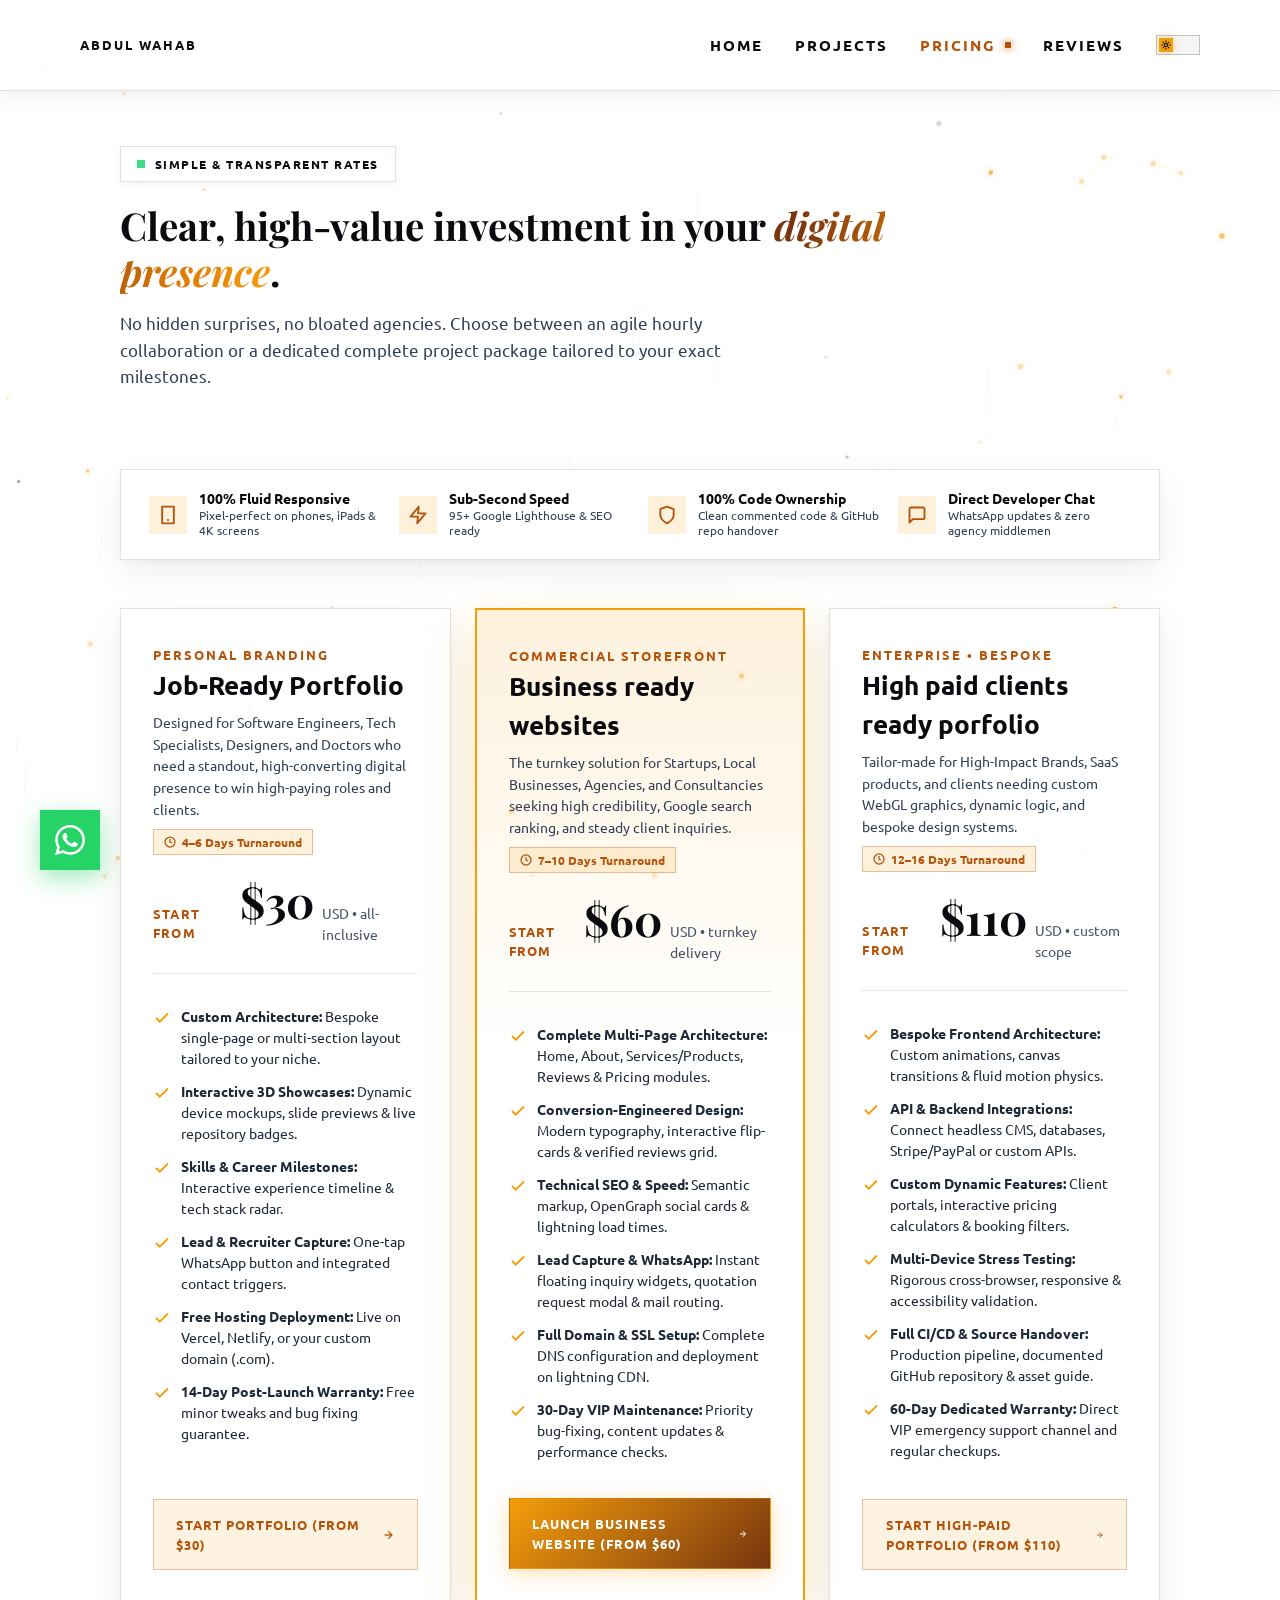
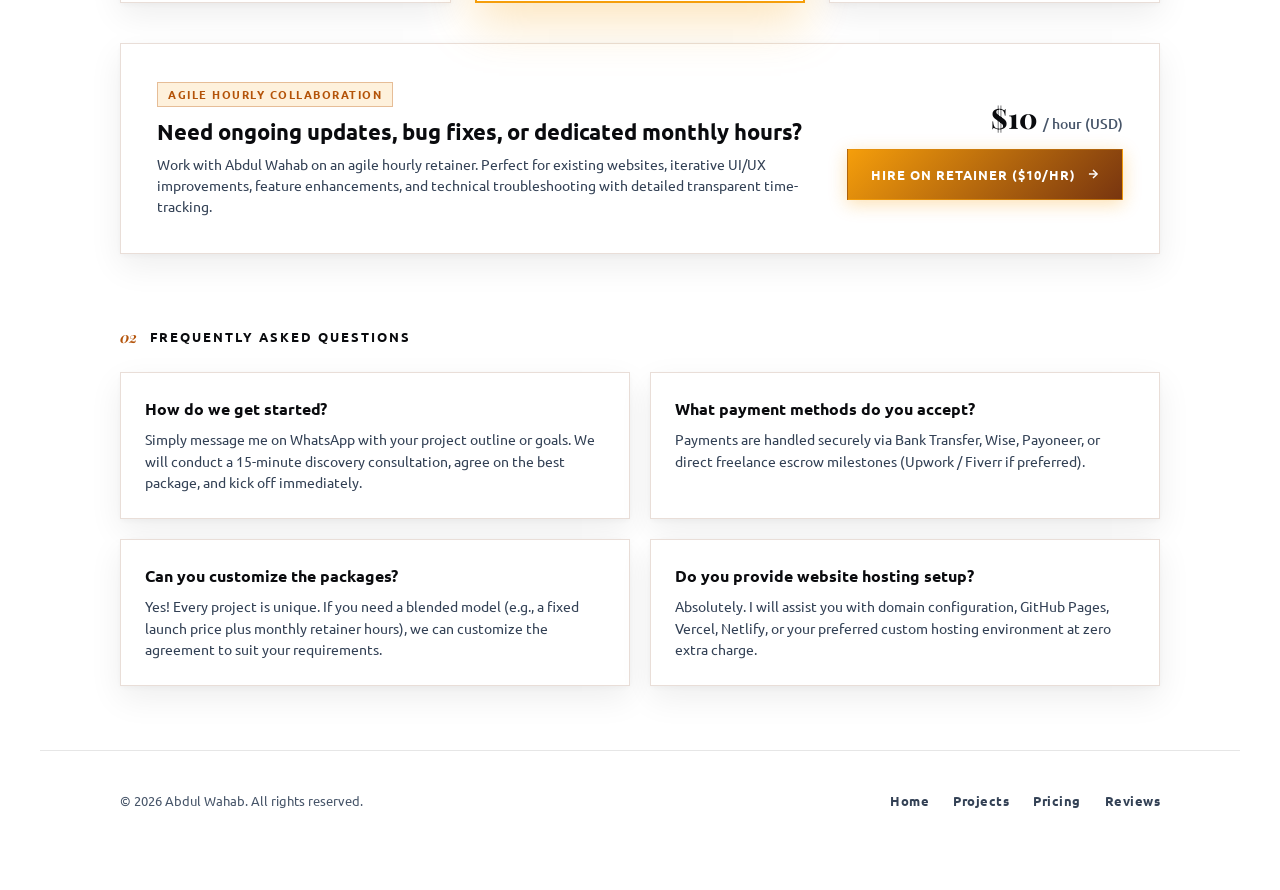
==== pricing.html @ 2d3d4b5c "dfg" ====
<!DOCTYPE html>
<html lang="en" class="page-scrollable">
<head>
    <meta charset="UTF-8">
    <meta name="viewport" content="width=device-width, minimum-scale=1, initial-scale=1">
    <title>Pricing — Abdul Wahab | Web Developer & UI/UX Specialist</title>
    <meta name="description" content="Transparent pricing packages for web development, custom portfolio design, and business websites by Abdul Wahab. Hourly rate and fixed project rates available.">
    <meta name="author" content="Abdul Wahab">
    <meta property="og:type" content="website">
    <meta property="og:title" content="Pricing Packages — Abdul Wahab | Web Developer">
    <meta property="og:description" content="Hourly and fixed project rates for bespoke portfolios and high-performance websites.">
    <link rel="icon" href="assets/favicon.svg" type="image/svg+xml">
    <link rel="stylesheet" href="style.css?v=3.9">
    <script src="theme.js"></script>
</head>
<body class="page-scrollable">

    <!-- ═══ STICKY TOPBAR ═══ -->
    <header class="topbar topbar--sticky">
        <div class="topbar__inner">
            <a class="topbar__name" href="index.html" id="logoBtn">Abdul Wahab</a>

            <div class="topbar__right">
                <a class="topbar__link desktop-only" href="index.html">
                    Home
                </a>
                <a class="topbar__link desktop-only" href="projects.html">
                    Projects
                </a>
                <a class="topbar__link desktop-only active" href="pricing.html">
                    Pricing
                </a>
                <a class="topbar__link desktop-only" href="reviews.html">
                    Reviews
                </a>
                <button class="theme-toggle" id="themeToggle" type="button" role="switch" aria-checked="false"
                    aria-label="Switch to dark mode" title="Switch to dark mode">
                    <span class="theme-toggle__thumb" aria-hidden="true">
                        <svg class="theme-toggle__icon theme-toggle__icon--sun" viewBox="0 0 24 24" fill="none"
                            stroke="currentColor" stroke-width="2.6" stroke-linecap="round" stroke-linejoin="round">
                            <circle cx="12" cy="12" r="4" />
                            <path d="M12 2v2M12 20v2M4.93 4.93l1.41 1.41M17.66 17.66l1.41 1.41M2 12h2M20 12h2M4.93 19.07l1.41-1.41M17.66 6.34l1.41-1.41" />
                        </svg>
                        <svg class="theme-toggle__icon theme-toggle__icon--moon" viewBox="0 0 24 24" fill="currentColor">
                            <path d="M21 12.79A9 9 0 1 1 11.21 3 7 7 0 0 0 21 12.79z" />
                        </svg>
                    </span>
                </button>
                <button class="hamburger" id="hamburger" aria-label="Toggle navigation menu">
                    <span></span><span></span><span></span>
                </button>
            </div>
        </div>
    </header>

    <!-- ═══ MOBILE NAV DRAWER ═══ -->
    <div class="mobile-nav-drawer" id="mobileNavDrawer" aria-hidden="true">
        <div>
            <ul class="mobile-nav-list">
                <li class="mobile-nav-item">
                    <a href="index.html">
                        <span>Home</span>
                        <i>&rarr;</i>
                    </a>
                </li>
                <li class="mobile-nav-item">
                    <a href="projects.html">
                        <span>Projects</span>
                        <i>&rarr;</i>
                    </a>
                </li>
                <li class="mobile-nav-item">
                    <a href="pricing.html" class="active">
                        <span>Pricing</span>
                        <i>&rarr;</i>
                    </a>
                </li>
                <li class="mobile-nav-item">
                    <a href="reviews.html">
                        <span>Reviews</span>
                        <i>&rarr;</i>
                    </a>
                </li>
            </ul>
        </div>
        <div class="mobile-nav-footer">
            <a class="ab-profile-btn ab-profile-btn--primary" href="https://wa.me/923090757010" target="_blank" rel="noopener noreferrer">
                Chat on WhatsApp
            </a>
        </div>
    </div>

    <!-- ═══ PRICING PAGE CONTENT ═══ -->
    <main class="about-page-wrap">

        <!-- ─ Hero Header ─ -->
        <section class="about-page-hero">
            <div class="about-page-hero__badge">
                <span class="ab-eyebrow"><i class="ab-pulse"></i> Simple &amp; Transparent Rates</span>
            </div>
            <h1 class="about-page-hero__title">
                Clear, high-value investment in your <em>digital presence</em>.
            </h1>
            <p class="about-page-hero__subtitle">
                No hidden surprises, no bloated agencies. Choose between an agile hourly collaboration or a dedicated complete project package tailored to your exact milestones.
            </p>
        </section>

        <!-- ─ Guaranteed With Every Package Strip ─ -->
        <div style="max-width: 1200px; margin: 0 auto; padding: 0 var(--pad);">
            
            <div class="pricing-guarantees">
                <div class="pricing-guarantee-item">
                    <div class="pricing-guarantee-item__icon">
                        <svg width="20" height="20" viewBox="0 0 24 24" fill="none" stroke="currentColor" stroke-width="2.2" stroke-linecap="round" stroke-linejoin="round"><rect x="5" y="2" width="14" height="20" rx="0" ry="0"/><line x1="12" y1="18" x2="12.01" y2="18"/></svg>
                    </div>
                    <div class="pricing-guarantee-item__text">
                        <h4>100% Fluid Responsive</h4>
                        <p>Pixel-perfect on phones, iPads &amp; 4K screens</p>
                    </div>
                </div>

                <div class="pricing-guarantee-item">
                    <div class="pricing-guarantee-item__icon">
                        <svg width="20" height="20" viewBox="0 0 24 24" fill="none" stroke="currentColor" stroke-width="2.2" stroke-linecap="round" stroke-linejoin="round"><polygon points="13 2 3 14 12 14 11 22 21 10 12 10 13 2"/></svg>
                    </div>
                    <div class="pricing-guarantee-item__text">
                        <h4>Sub-Second Speed</h4>
                        <p>95+ Google Lighthouse &amp; SEO ready</p>
                    </div>
                </div>

                <div class="pricing-guarantee-item">
                    <div class="pricing-guarantee-item__icon">
                        <svg width="20" height="20" viewBox="0 0 24 24" fill="none" stroke="currentColor" stroke-width="2.2" stroke-linecap="round" stroke-linejoin="round"><path d="M12 22s8-4 8-10V5l-8-3-8 3v7c0 6 8 10 8 10z"/></svg>
                    </div>
                    <div class="pricing-guarantee-item__text">
                        <h4>100% Code Ownership</h4>
                        <p>Clean commented code &amp; GitHub repo handover</p>
                    </div>
                </div>

                <div class="pricing-guarantee-item">
                    <div class="pricing-guarantee-item__icon">
                        <svg width="20" height="20" viewBox="0 0 24 24" fill="none" stroke="currentColor" stroke-width="2.2" stroke-linecap="round" stroke-linejoin="round"><path d="M21 15a2 2 0 0 1-2 2H7l-4 4V5a2 2 0 0 1 2-2h14a2 2 0 0 1 2 2z"/></svg>
                    </div>
                    <div class="pricing-guarantee-item__text">
                        <h4>Direct Developer Chat</h4>
                        <p>WhatsApp updates &amp; zero agency middlemen</p>
                    </div>
                </div>
            </div>

            <!-- ─ Logical 3-Tier Packages Grid ─ -->
            <div class="pricing-grid">

                <!-- Package 1: Job-Ready Portfolio -->
                <div class="pricing-card">
                    <div>
                        <div class="pricing-card__head">
                            <span class="pricing-card__tier">Personal Branding</span>
                            <h2 class="pricing-card__title">Job-Ready Portfolio</h2>
                            <p class="pricing-card__subtitle">
                                Designed for Software Engineers, Tech Specialists, Designers, and Doctors who need a standout, high-converting digital presence to win high-paying roles and clients.
                            </p>
                            <span class="pricing-card__turnaround">
                                <svg width="12" height="12" viewBox="0 0 24 24" fill="none" stroke="currentColor" stroke-width="2.5"><circle cx="12" cy="12" r="10"/><polyline points="12 6 12 12 16 14"/></svg>
                                4–6 Days Turnaround
                            </span>
                        </div>

                        <div class="pricing-card__price-box">
                            <span class="pricing-card__starts">Start from</span>
                            <span class="pricing-card__amount">$30</span>
                            <span class="pricing-card__period">USD &bull; all-inclusive</span>
                        </div>

                        <ul class="pricing-card__features">
                            <li>
                                <svg width="18" height="18" viewBox="0 0 24 24" fill="none" stroke="currentColor" stroke-width="2.5"><polyline points="20 6 9 17 4 12"/></svg>
                                <span><strong>Custom Architecture:</strong> Bespoke single-page or multi-section layout tailored to your niche.</span>
                            </li>
                            <li>
                                <svg width="18" height="18" viewBox="0 0 24 24" fill="none" stroke="currentColor" stroke-width="2.5"><polyline points="20 6 9 17 4 12"/></svg>
                                <span><strong>Interactive 3D Showcases:</strong> Dynamic device mockups, slide previews &amp; live repository badges.</span>
                            </li>
                            <li>
                                <svg width="18" height="18" viewBox="0 0 24 24" fill="none" stroke="currentColor" stroke-width="2.5"><polyline points="20 6 9 17 4 12"/></svg>
                                <span><strong>Skills &amp; Career Milestones:</strong> Interactive experience timeline &amp; tech stack radar.</span>
                            </li>
                            <li>
                                <svg width="18" height="18" viewBox="0 0 24 24" fill="none" stroke="currentColor" stroke-width="2.5"><polyline points="20 6 9 17 4 12"/></svg>
                                <span><strong>Lead &amp; Recruiter Capture:</strong> One-tap WhatsApp button and integrated contact triggers.</span>
                            </li>
                            <li>
                                <svg width="18" height="18" viewBox="0 0 24 24" fill="none" stroke="currentColor" stroke-width="2.5"><polyline points="20 6 9 17 4 12"/></svg>
                                <span><strong>Free Hosting Deployment:</strong> Live on Vercel, Netlify, or your custom domain (.com).</span>
                            </li>
                            <li>
                                <svg width="18" height="18" viewBox="0 0 24 24" fill="none" stroke="currentColor" stroke-width="2.5"><polyline points="20 6 9 17 4 12"/></svg>
                                <span><strong>14-Day Post-Launch Warranty:</strong> Free minor tweaks and bug fixing guarantee.</span>
                            </li>
                        </ul>
                    </div>

                    <div class="pricing-card__cta">
                        <a class="ab-profile-btn ab-profile-btn--secondary" href="https://wa.me/923090757010?text=Hi%20Abdul%20Wahab,%20I'm%20interested%20in%20the%20Job-Ready%20Portfolio%20Package%20(Start%20from%20$30)." target="_blank" rel="noopener noreferrer">
                            <span>Start Portfolio (From $30)</span>
                            <svg width="14" height="14" viewBox="0 0 24 24" fill="none" stroke="currentColor" stroke-width="2.5"><line x1="5" y1="12" x2="19" y2="12"/><polyline points="12 5 19 12 12 19"/></svg>
                        </a>
                    </div>
                </div>

                <!-- Package 2: Business ready websites -->
                <div class="pricing-card pricing-card--popular">
                    <div>
                        <div class="pricing-card__head">
                            <span class="pricing-card__tier">Commercial Storefront</span>
                            <h2 class="pricing-card__title">Business ready websites</h2>
                            <p class="pricing-card__subtitle">
                                The turnkey solution for Startups, Local Businesses, Agencies, and Consultancies seeking high credibility, Google search ranking, and steady client inquiries.
                            </p>
                            <span class="pricing-card__turnaround">
                                <svg width="12" height="12" viewBox="0 0 24 24" fill="none" stroke="currentColor" stroke-width="2.5"><circle cx="12" cy="12" r="10"/><polyline points="12 6 12 12 16 14"/></svg>
                                7–10 Days Turnaround
                            </span>
                        </div>

                        <div class="pricing-card__price-box">
                            <span class="pricing-card__starts">Start from</span>
                            <span class="pricing-card__amount">$60</span>
                            <span class="pricing-card__period">USD &bull; turnkey delivery</span>
                        </div>

                        <ul class="pricing-card__features">
                            <li>
                                <svg width="18" height="18" viewBox="0 0 24 24" fill="none" stroke="currentColor" stroke-width="2.5"><polyline points="20 6 9 17 4 12"/></svg>
                                <span><strong>Complete Multi-Page Architecture:</strong> Home, About, Services/Products, Reviews &amp; Pricing modules.</span>
                            </li>
                            <li>
                                <svg width="18" height="18" viewBox="0 0 24 24" fill="none" stroke="currentColor" stroke-width="2.5"><polyline points="20 6 9 17 4 12"/></svg>
                                <span><strong>Conversion-Engineered Design:</strong> Modern typography, interactive flip-cards &amp; verified reviews grid.</span>
                            </li>
                            <li>
                                <svg width="18" height="18" viewBox="0 0 24 24" fill="none" stroke="currentColor" stroke-width="2.5"><polyline points="20 6 9 17 4 12"/></svg>
                                <span><strong>Technical SEO &amp; Speed:</strong> Semantic markup, OpenGraph social cards &amp; lightning load times.</span>
                            </li>
                            <li>
                                <svg width="18" height="18" viewBox="0 0 24 24" fill="none" stroke="currentColor" stroke-width="2.5"><polyline points="20 6 9 17 4 12"/></svg>
                                <span><strong>Lead Capture &amp; WhatsApp:</strong> Instant floating inquiry widgets, quotation request modal &amp; mail routing.</span>
                            </li>
                            <li>
                                <svg width="18" height="18" viewBox="0 0 24 24" fill="none" stroke="currentColor" stroke-width="2.5"><polyline points="20 6 9 17 4 12"/></svg>
                                <span><strong>Full Domain &amp; SSL Setup:</strong> Complete DNS configuration and deployment on lightning CDN.</span>
                            </li>
                            <li>
                                <svg width="18" height="18" viewBox="0 0 24 24" fill="none" stroke="currentColor" stroke-width="2.5"><polyline points="20 6 9 17 4 12"/></svg>
                                <span><strong>30-Day VIP Maintenance:</strong> Priority bug-fixing, content updates &amp; performance checks.</span>
                            </li>
                        </ul>
                    </div>

                    <div class="pricing-card__cta">
                        <a class="ab-profile-btn ab-profile-btn--primary" href="https://wa.me/923090757010?text=Hi%20Abdul%20Wahab,%20I'm%20interested%20in%20the%20Business%20ready%20websites%20Package%20(Start%20from%20$60)." target="_blank" rel="noopener noreferrer">
                            <span>Launch Business Website (From $60)</span>
                            <svg width="14" height="14" viewBox="0 0 24 24" fill="none" stroke="currentColor" stroke-width="2.5"><line x1="5" y1="12" x2="19" y2="12"/><polyline points="12 5 19 12 12 19"/></svg>
                        </a>
                    </div>
                </div>

                <!-- Package 3: High paid clients ready porfolio -->
                <div class="pricing-card">
                    <div>
                        <div class="pricing-card__head">
                            <span class="pricing-card__tier">Enterprise &bull; Bespoke</span>
                            <h2 class="pricing-card__title">High paid clients ready porfolio</h2>
                            <p class="pricing-card__subtitle">
                                Tailor-made for High-Impact Brands, SaaS products, and clients needing custom WebGL graphics, dynamic logic, and bespoke design systems.
                            </p>
                            <span class="pricing-card__turnaround">
                                <svg width="12" height="12" viewBox="0 0 24 24" fill="none" stroke="currentColor" stroke-width="2.5"><circle cx="12" cy="12" r="10"/><polyline points="12 6 12 12 16 14"/></svg>
                                12–16 Days Turnaround
                            </span>
                        </div>

                        <div class="pricing-card__price-box">
                            <span class="pricing-card__starts">Start from</span>
                            <span class="pricing-card__amount">$110</span>
                            <span class="pricing-card__period">USD &bull; custom scope</span>
                        </div>

                        <ul class="pricing-card__features">
                            <li>
                                <svg width="18" height="18" viewBox="0 0 24 24" fill="none" stroke="currentColor" stroke-width="2.5"><polyline points="20 6 9 17 4 12"/></svg>
                                <span><strong>Bespoke Frontend Architecture:</strong> Custom animations, canvas transitions &amp; fluid motion physics.</span>
                            </li>
                            <li>
                                <svg width="18" height="18" viewBox="0 0 24 24" fill="none" stroke="currentColor" stroke-width="2.5"><polyline points="20 6 9 17 4 12"/></svg>
                                <span><strong>API &amp; Backend Integrations:</strong> Connect headless CMS, databases, Stripe/PayPal or custom APIs.</span>
                            </li>
                            <li>
                                <svg width="18" height="18" viewBox="0 0 24 24" fill="none" stroke="currentColor" stroke-width="2.5"><polyline points="20 6 9 17 4 12"/></svg>
                                <span><strong>Custom Dynamic Features:</strong> Client portals, interactive pricing calculators &amp; booking filters.</span>
                            </li>
                            <li>
                                <svg width="18" height="18" viewBox="0 0 24 24" fill="none" stroke="currentColor" stroke-width="2.5"><polyline points="20 6 9 17 4 12"/></svg>
                                <span><strong>Multi-Device Stress Testing:</strong> Rigorous cross-browser, responsive &amp; accessibility validation.</span>
                            </li>
                            <li>
                                <svg width="18" height="18" viewBox="0 0 24 24" fill="none" stroke="currentColor" stroke-width="2.5"><polyline points="20 6 9 17 4 12"/></svg>
                                <span><strong>Full CI/CD &amp; Source Handover:</strong> Production pipeline, documented GitHub repository &amp; asset guide.</span>
                            </li>
                            <li>
                                <svg width="18" height="18" viewBox="0 0 24 24" fill="none" stroke="currentColor" stroke-width="2.5"><polyline points="20 6 9 17 4 12"/></svg>
                                <span><strong>60-Day Dedicated Warranty:</strong> Direct VIP emergency support channel and regular checkups.</span>
                            </li>
                        </ul>
                    </div>

                    <div class="pricing-card__cta">
                        <a class="ab-profile-btn ab-profile-btn--secondary" href="https://wa.me/923090757010?text=Hi%20Abdul%20Wahab,%20I'm%20interested%20in%20the%20High%20paid%20clients%20ready%20porfolio%20Package%20(Start%20from%20$110)." target="_blank" rel="noopener noreferrer">
                            <span>Start High-Paid Portfolio (From $110)</span>
                            <svg width="14" height="14" viewBox="0 0 24 24" fill="none" stroke="currentColor" stroke-width="2.5"><line x1="5" y1="12" x2="19" y2="12"/><polyline points="12 5 19 12 12 19"/></svg>
                        </a>
                    </div>
                </div>

            </div>

            <!-- ─ Retainer / Quick Tasks Banner ─ -->
            <div class="pricing-retainer-banner">
                <div class="pricing-retainer-banner__info">
                    <span class="pricing-retainer-banner__tag">Agile Hourly Collaboration</span>
                    <h3 class="pricing-retainer-banner__title">Need ongoing updates, bug fixes, or dedicated monthly hours?</h3>
                    <p class="pricing-retainer-banner__desc">
                        Work with Abdul Wahab on an agile hourly retainer. Perfect for existing websites, iterative UI/UX improvements, feature enhancements, and technical troubleshooting with detailed transparent time-tracking.
                    </p>
                </div>
                <div class="pricing-retainer-banner__action">
                    <div class="pricing-retainer-banner__rate">
                        $10 <small>/ hour (USD)</small>
                    </div>
                    <a class="ab-profile-btn ab-profile-btn--primary" href="https://wa.me/923090757010?text=Hi%20Abdul%20Wahab,%20I%20would%20like%20to%20hire%20you%20on%20an%20Hourly%20Retainer%20($10/hr)." target="_blank" rel="noopener noreferrer">
                        <span>Hire on Retainer ($10/hr)</span>
                        <svg width="14" height="14" viewBox="0 0 24 24" fill="none" stroke="currentColor" stroke-width="2.5"><line x1="5" y1="12" x2="19" y2="12"/><polyline points="12 5 19 12 12 19"/></svg>
                    </a>
                </div>
            </div>

            <!-- ─ FAQ Section ─ -->
            <section class="pricing-faq-section">
                <h3 class="ab-label"><span>02</span> Frequently Asked Questions</h3>
                <div class="pricing-faq-grid">
                    <div class="pricing-faq-item">
                        <h4>How do we get started?</h4>
                        <p>Simply message me on WhatsApp with your project outline or goals. We will conduct a 15-minute discovery consultation, agree on the best package, and kick off immediately.</p>
                    </div>
                    <div class="pricing-faq-item">
                        <h4>What payment methods do you accept?</h4>
                        <p>Payments are handled securely via Bank Transfer, Wise, Payoneer, or direct freelance escrow milestones (Upwork / Fiverr if preferred).</p>
                    </div>
                    <div class="pricing-faq-item">
                        <h4>Can you customize the packages?</h4>
                        <p>Yes! Every project is unique. If you need a blended model (e.g., a fixed launch price plus monthly retainer hours), we can customize the agreement to suit your requirements.</p>
                    </div>
                    <div class="pricing-faq-item">
                        <h4>Do you provide website hosting setup?</h4>
                        <p>Absolutely. I will assist you with domain configuration, GitHub Pages, Vercel, Netlify, or your preferred custom hosting environment at zero extra charge.</p>
                    </div>
                </div>
            </section>

        </div>

        <!-- ─ Site Footer ─ -->
        <footer class="ab-site-footer">
            <p>&copy; 2026 Abdul Wahab. All rights reserved.</p>
            <div class="ab-site-footer__links">
                <a href="index.html">Home</a>
                <a href="projects.html">Projects</a>
                <a href="pricing.html">Pricing</a>
                <a href="reviews.html">Reviews</a>
            </div>
        </footer>

    </main>

    <!-- ═══ FLOATING WHATSAPP ═══ -->
    <div class="floating-wa-container">
        <a href="https://wa.me/923090757010" class="floating-wa" id="floatingWa" target="_blank" rel="noopener noreferrer" aria-label="Chat on WhatsApp">
            <span class="wa-radar-ring"></span>
            <span class="wa-radar-ring wa-radar-ring--2"></span>
            <svg viewBox="0 0 24 24" fill="currentColor"><path d="M17.472 14.382c-.297-.149-1.758-.867-2.03-.967-.273-.099-.471-.148-.67.15-.197.297-.767.966-.94 1.164-.173.199-.347.223-.644.075-.297-.15-1.255-.463-2.39-1.475-.883-.788-1.48-1.761-1.653-2.059-.173-.297-.018-.458.13-.606.134-.133.298-.347.446-.52.149-.174.198-.298.298-.497.099-.198.05-.371-.025-.52-.075-.149-.669-1.612-.916-2.207-.242-.579-.487-.5-.669-.51-.173-.008-.371-.01-.57-.01-.198 0-.52.074-.792.372-.272.297-1.04 1.016-1.04 2.479 0 1.462 1.065 2.875 1.213 3.074.149.198 2.096 3.2 5.077 4.487.709.306 1.262.489 1.694.625.712.227 1.36.195 1.871.118.571-.085 1.758-.719 2.006-1.413.248-.694.248-1.289.173-1.413-.074-.124-.272-.198-.57-.347m-5.421 7.403h-.004a9.87 9.87 0 01-5.031-1.378l-.361-.214-3.741.982.998-3.648-.235-.374a9.86 9.86 0 01-1.51-5.26c.001-5.45 4.436-9.884 9.888-9.884 2.64 0 5.122 1.03 6.988 2.898a9.825 9.825 0 012.893 6.994c-.003 5.45-4.437 9.884-9.885 9.884m8.413-18.297A11.815 11.815 0 0012.05 0C5.495 0 .16 5.335.157 11.892c0 2.096.547 4.142 1.588 5.945L.057 24l6.305-1.654a11.882 11.882 0 005.683 1.448h.005c6.554 0 11.89-5.335 11.893-11.893a11.821 11.821 0 00-3.48-8.413z"/></svg>
        </a>
        <div class="wa-tooltip" id="waTooltip">
            <span class="wa-tooltip__status"></span>
            <span class="wa-tooltip__text">Chat on WhatsApp</span>
        </div>
    </div>

    <!-- ═══ HAMBURGER DRAWER SCRIPT ═══ -->
    <script>
        (function() {
            var hamburger = document.getElementById('hamburger');
            var drawer = document.getElementById('mobileNavDrawer');
            if (hamburger && drawer) {
                hamburger.addEventListener('click', function() {
                    var isOpen = hamburger.classList.toggle('open');
                    drawer.classList.toggle('open', isOpen);
                    drawer.setAttribute('aria-hidden', !isOpen);
                    document.body.style.overflow = isOpen ? 'hidden' : '';
                });

                drawer.addEventListener('click', function(e) {
                    if (e.target.tagName.toLowerCase() === 'a') {
                        hamburger.classList.remove('open');
                        drawer.classList.remove('open');
                        document.body.style.overflow = '';
                    }
                });
            }
        })();
    </script>
    <script src="storm.js"></script>
</body>
</html>
---- style.css ----
/* ============================================
   ABDUL WAHAB — PORTFOLIO
   Full-viewport slideshow, robin-noguier.com style
   ============================================ */

@import url('https://fonts.googleapis.com/css2?family=Ubuntu:ital,wght@0,300;0,400;0,500;0,700;1,300;1,400;1,700&family=Playfair+Display:ital,wght@0,400;0,600;0,700;1,400&display=swap');

:root {
    /* ═══ BRAND COLORS: ELECTRIC GOLDEN, ELECTRIC BROWN, ELECTRIC WHITE, ELECTRIC BLACK ═══ */
    --electric-white: #ffffff;
    --electric-white-lum: #fdfbf7;
    --electric-black: #0a0b0e;
    --electric-black-surface: #121319;
    --electric-black-sub: #1f2937;
    
    --electric-gold: #f59e0b;
    --electric-gold-bright: #ffc72c;
    --electric-gold-glow: rgba(245, 158, 11, 0.32);
    --electric-gold-soft: rgba(245, 158, 11, 0.12);
    
    --electric-brown: #78350f;
    --electric-brown-light: #92400e;
    --electric-brown-deep: #5c2c10;
    --electric-brown-glow: rgba(120, 53, 15, 0.2);
    --electric-brown-soft: rgba(120, 53, 15, 0.08);

    /* Theme bindings: Electric Black Storm Palette */
    --bg: #07080b;
    --text-primary: #ffffff;
    --text-secondary: #cbd5e1;
    --text-muted: #94a3b8;
    --card-bg: rgba(14, 17, 25, 0.78);
    --card-border: rgba(245, 158, 11, 0.22);
    --surface-elevated: rgba(22, 26, 38, 0.82);
    --accent: var(--electric-gold);
    --accent-light: var(--electric-gold-bright);
    --accent-brown: #d97706;
    --white: #ffffff;
    --text-dim: #94a3b8;
    --nav-h: 90px;
    --pad: 6.25vw;
    --font: 'Ubuntu', system-ui, sans-serif;
    --serif: 'Playfair Display', Georgia, serif;
    --vh: 1vh;
    --slide-step: calc(var(--vh, 1vh) * 70);
}

/* ── Reset: Flat Corners (No rounded corners across whole website) ── */
*,
*::before,
*::after {
    margin: 0;
    padding: 0;
    box-sizing: border-box;
    -webkit-font-smoothing: antialiased;
    -moz-osx-font-smoothing: grayscale;
    text-rendering: optimizeLegibility;
    -webkit-tap-highlight-color: transparent;
    border-radius: 0 !important;
}

html {
    touch-action: manipulation;
    overflow: hidden;
    height: 100%;
}

html.page-scrollable {
    touch-action: auto;
    overflow-y: auto !important;
    overflow-x: hidden !important;
    height: auto !important;
}

body {
    font-family: var(--font);
    background: var(--bg);
    color: var(--text-primary);
    width: 100%;
    height: 100%;
    overflow: hidden;
    overscroll-behavior: none;
    line-height: 1;
    position: relative;
}

body.page-scrollable {
    overflow-y: auto !important;
    overflow-x: hidden !important;
    height: auto !important;
    min-height: 100vh;
    overscroll-behavior: auto;
    line-height: 1.5;
    padding-top: var(--nav-h);
    color: var(--electric-black);
}

/* ══════════════════════════════════════════
   ELECTRIC BLACK STORM CANVAS BACKGROUND
   ══════════════════════════════════════════ */
#electricStormCanvas {
    position: fixed;
    top: 0;
    left: 0;
    width: 100vw;
    height: 100vh;
    pointer-events: none;
    z-index: 0;
}

a {
    color: inherit;
    text-decoration: none;
}

ul,
ol {
    list-style: none;
}

img {
    display: block;
    max-width: 100%;
}

button {
    background: none;
    border: none;
    color: inherit;
    font: inherit;
    cursor: pointer;
}

::selection {
    background: #acacac;
}

/* ══════════════════════════════════════════
   PRELOADER
   ══════════════════════════════════════════ */
.preloader {
    position: fixed;
    inset: 0;
    z-index: 100;
    background: #07080b;
    display: flex;
    align-items: center;
    justify-content: center;
}

.preloader.done {
    animation: preloaderReveal 1s cubic-bezier(0.77, 0, 0.175, 1) forwards;
}

@keyframes preloaderReveal {
    to {
        clip-path: inset(0 0 100% 0);
    }
}

.preloader__bar {
    position: absolute;
    bottom: 0;
    left: 0;
    width: 6px;
    height: 0%;
    background: linear-gradient(to top, var(--electric-brown), var(--electric-gold));
    transition: height 0.3s ease-out;
}

.preloader__counter {
    font-family: var(--font);
    font-size: clamp(4rem, 10vw, 8rem);
    font-weight: 200;
    letter-spacing: -0.03em;
    font-variant-numeric: tabular-nums;
}

.preloader { flex-direction: column; padding: 0 var(--pad); text-align: center; overflow: hidden; }

/* counter moves to the corner so the message is the hero */
.preloader__counter {
    position: absolute;
    right: var(--pad);
    bottom: 28px;
    font-size: clamp(2.5rem, 6vw, 4.5rem);
    color: rgba(255, 255, 255, 0.28);
    z-index: 3;
}
.preloader__counter::after { content: '%'; font-size: 0.4em; margin-left: 4px; color: var(--electric-gold); }

/* drifting glow orbs */
.preloader__orbs i {
    position: absolute;
    border-radius: 50%;
    filter: blur(80px);
    opacity: 0.25;
    animation: plOrb 9s ease-in-out infinite alternate;
}
.preloader__orbs i:nth-child(1) { width: 40vmax; height: 40vmax; left: -10vmax; top: -12vmax; background: rgba(245, 158, 11, 0.35); }
.preloader__orbs i:nth-child(2) { width: 34vmax; height: 34vmax; right: -8vmax; bottom: -10vmax; background: rgba(120, 53, 15, 0.22); animation-delay: -3s; }
.preloader__orbs i:nth-child(3) { width: 22vmax; height: 22vmax; left: 45%; top: 55%; background: rgba(255, 199, 44, 0.28); animation-delay: -6s; }
@keyframes plOrb {
    to { transform: translate(6vmax, 4vmax) scale(1.2); }
}

/* rising particles (created in JS) */
.preloader__particles { position: absolute; inset: 0; pointer-events: none; }
.pl-particle {
    position: absolute;
    bottom: -10px;
    width: var(--s, 4px);
    height: var(--s, 4px);
    border-radius: 50%;
    background: var(--electric-gold);
    opacity: 0;
    box-shadow: 0 0 12px var(--electric-gold);
    animation: plRise var(--d, 6s) linear var(--delay, 0s) infinite;
}
@keyframes plRise {
    0% { transform: translateY(0) translateX(0); opacity: 0; }
    15% { opacity: 0.9; }
    100% { transform: translateY(-105vh) translateX(var(--x, 30px)); opacity: 0; }
}

/* stage */
.preloader__stage {
    position: relative;
    z-index: 2;
    max-width: 980px;
    transition: transform 0.2s ease-out;
}

.pl-kicker {
    display: inline-flex;
    align-items: center;
    gap: 0.7rem;
    font-size: 12px;
    font-weight: 700;
    letter-spacing: 3px;
    text-transform: uppercase;
    padding: 0.55rem 1.2rem;
    border-radius: 100px;
    border: 1px solid rgba(245, 158, 11, 0.35);
    background: rgba(245, 158, 11, 0.12);
    color: var(--electric-gold-bright);
    opacity: 0;
    transform: translateY(-14px) scale(0.9);
    animation: plPop 0.8s 0.2s cubic-bezier(0.22, 1, 0.36, 1) forwards;
}
.pl-kicker i {
    width: 8px; height: 8px; border-radius: 50%;
    background: var(--electric-gold);
    animation: plBeacon 1.4s infinite;
}
@keyframes plBeacon {
    0% { box-shadow: 0 0 0 0 rgba(245, 158, 11, 0.6); }
    100% { box-shadow: 0 0 0 12px rgba(245, 158, 11, 0); }
}
@keyframes plPop { to { opacity: 1; transform: none; } }

.pl-headline {
    font-family: var(--serif);
    font-size: clamp(2.2rem, 6.4vw, 5.2rem);
    font-weight: 700;
    line-height: 1.08;
    margin: 1.8rem 0 1.6rem;
    color: #ffffff;
}
.pl-headline .w {
    display: inline-block;
    opacity: 0;
    transform: translateY(60%) rotateX(-70deg);
    filter: blur(10px);
    transform-origin: 50% 100%;
    animation: plWord 0.9s calc(0.6s + var(--i) * 0.12s) cubic-bezier(0.22, 1, 0.36, 1) forwards;
}
@keyframes plWord { to { opacity: 1; transform: none; filter: blur(0); } }

.pl-headline em {
    font-style: italic;
    background: linear-gradient(100deg, var(--electric-gold-bright) 15%, #ffffff 50%, var(--electric-gold) 85%);
    background-size: 250% 100%;
    -webkit-background-clip: text;
    background-clip: text;
    color: transparent;
    animation: plShine 3s linear infinite;
    filter: drop-shadow(0 0 18px var(--electric-gold-glow));
}
@keyframes plShine { to { background-position: -250% 0; } }
.pl-headline em .w {
    background: linear-gradient(100deg, var(--electric-brown) 15%, var(--electric-gold) 50%, var(--electric-brown-light) 85%);
    background-size: 250% 100%;
    -webkit-background-clip: text;
    background-clip: text;
    color: transparent;
    animation: plWord 0.9s calc(0.6s + var(--i) * 0.12s) cubic-bezier(0.22, 1, 0.36, 1) forwards, plShine 3s linear infinite;
}

/* underline that draws itself */
.pl-line {
    width: min(360px, 60%);
    height: 3px;
    margin: 0 auto 1.6rem;
    border-radius: 3px;
    background: rgba(120, 53, 15, 0.12);
    overflow: hidden;
}
.pl-line span {
    display: block;
    height: 100%;
    width: 100%;
    background: linear-gradient(90deg, transparent, var(--electric-gold), var(--electric-brown), transparent);
    transform: translateX(-100%);
    animation: plSweep 1.6s 1.4s ease-in-out infinite;
}
@keyframes plSweep { to { transform: translateX(100%); } }

/* typed rotating message */
.pl-rotor {
    font-size: clamp(1.1rem, 2.4vw, 1.8rem);
    font-weight: 500;
    color: #4b5563;
    opacity: 0;
    animation: plPop 0.8s 1.6s ease forwards;
}
.pl-rotor b { color: var(--electric-brown); font-weight: 700; }
.pl-caret {
    display: inline-block;
    width: 3px; height: 1.1em;
    margin-left: 4px;
    vertical-align: -0.15em;
    background: var(--electric-gold);
    animation: plBlink 0.8s steps(1) infinite;
}
@keyframes plBlink { 50% { opacity: 0; } }

@media (prefers-reduced-motion: reduce) {
    .pl-headline .w, .pl-kicker, .pl-rotor { opacity: 1 !important; transform: none !important; filter: none !important; animation: none !important; }
    .pl-particle, .preloader__orbs i { animation: none; }
}


.preloader__tagline {
    margin-top: 1.5rem;
    font-family: var(--serif);
    font-size: clamp(1rem, 2vw, 1.5rem);
    font-style: italic;
    color: rgba(255, 255, 255, 0.6);
    opacity: 0;
    animation: taglineIn 1s 0.3s ease forwards;
}

.preloader__tagline em {
    color: var(--accent);
}

@keyframes taglineIn {
    from { opacity: 0; transform: translateY(12px); }
    to { opacity: 1; transform: none; }
}


/* ══════════════════════════════════════════
   APP CONTAINER
   ══════════════════════════════════════════ */
.app {
    position: fixed;
    inset: 0;
    overflow: hidden;
}

/* ══════════════════════════════════════════
   TOP NAV BAR
   ══════════════════════════════════════════ */
.topbar {
    position: absolute;
    top: 0;
    left: 0;
    width: 100%;
    z-index: 20;
    padding: 0 var(--pad);
}

.topbar__inner {
    display: flex;
    align-items: center;
    justify-content: space-between;
    height: var(--nav-h);
}

.topbar__name {
    font-family: var(--font);
    font-size: 13px;
    font-weight: 700;
    letter-spacing: 2px;
    text-transform: uppercase;
    color: #ffffff;
    text-shadow: 0 2px 14px rgba(0, 0, 0, 0.7);
    transition: opacity 0.3s, color 0.3s;
}

.topbar__link {
    font-family: var(--font);
    font-size: 15px;
    font-weight: 700;
    letter-spacing: 2px;
    text-transform: uppercase;
    color: #ffffff;
    text-shadow: 0 2px 14px rgba(0, 0, 0, 0.7);
    transition: opacity 0.3s, color 0.3s;
}

.topbar__name:hover,
.topbar__link:hover {
    color: var(--electric-gold-bright);
    opacity: 1;
}

.topbar__right {
    display: flex;
    align-items: center;
    gap: 2rem;
}

.topbar__link {
    display: inline-flex;
    align-items: center;
    gap: 0.5em;
}

.topbar__link svg {
    transition: transform 0.2s ease-in-out;
}

.topbar__link:hover svg {
    transform: translateX(4px);
}

/* ── Projects Showcase Topbar Overrides (over unique slide colors) ── */
.app .topbar .topbar__name,
.app .topbar .topbar__link {
    color: #ffffff;
    text-shadow: 0 1px 12px rgba(0, 0, 0, 0.45);
}

.app .topbar .topbar__name:hover,
.app .topbar .topbar__link:hover {
    color: var(--electric-gold-bright);
    opacity: 1;
}

.app .topbar .topbar__link.active {
    color: var(--electric-gold-bright);
}

.app .topbar .topbar__link.active::after {
    content: '';
    display: inline-block;
    width: 6px;
    height: 6px;
    border-radius: 50%;
    background: var(--electric-gold-bright);
    box-shadow: 0 0 8px var(--electric-gold-bright);
    margin-left: 3px;
}

.app .topbar-nav-pill {
    background: rgba(255, 255, 255, 0.14);
    border: 1px solid rgba(255, 255, 255, 0.35);
    color: #ffffff;
    backdrop-filter: blur(8px);
    -webkit-backdrop-filter: blur(8px);
}

.app .topbar-nav-pill:hover {
    background: var(--electric-gold-bright);
    color: var(--electric-black);
    border-color: var(--electric-gold-bright);
    box-shadow: 0 4px 18px var(--electric-gold-glow);
}

.app .hamburger span {
    background: #ffffff;
}

/* ══════════════════════════════════════════
   ACTIVE FILTER BADGE (Appears when filtered via About)
   ══════════════════════════════════════════ */
.active-filter-badge {
    display: inline-flex;
    align-items: center;
    gap: 8px;
    background: #ffffff;
    border: 1px solid rgba(184, 134, 11, 0.45);
    backdrop-filter: blur(16px);
    -webkit-backdrop-filter: blur(16px);
    border-radius: 100px;
    padding: 6px 12px 6px 14px;
    box-shadow: 0 4px 16px rgba(0, 0, 0, 0.06);
    animation: badgePop 0.3s cubic-bezier(0.16, 1, 0.3, 1);
}

@keyframes badgePop {
    from { opacity: 0; transform: translateY(-6px) scale(0.95); }
    to { opacity: 1; transform: translateY(0) scale(1); }
}

.active-filter-badge__icon {
    font-size: 13px;
    line-height: 1;
}

.active-filter-badge__label {
    font-family: var(--font);
    font-size: 11px;
    font-weight: 700;
    letter-spacing: 1px;
    text-transform: uppercase;
    color: var(--electric-brown-light);
}

.active-filter-badge__clear {
    background: rgba(0, 0, 0, 0.07);
    border: none;
    color: #111827;
    width: 20px;
    height: 20px;
    border-radius: 50%;
    display: inline-flex;
    align-items: center;
    justify-content: center;
    cursor: pointer;
    margin-left: 2px;
    transition: all 0.2s;
    padding: 0;
}

.active-filter-badge__clear:hover {
    background: #e63946;
    color: #fff;
    transform: scale(1.1);
}

/* ══════════════════════════════════════════
   SLIDE CATEGORY TAGS & BADGES
   ══════════════════════════════════════════ */
.slide-cat-tags {
    display: flex;
    flex-wrap: wrap;
    gap: 6px;
    margin-bottom: 0.75rem;
}

.slide-cat-badge {
    font-size: 10.5px;
    font-weight: 700;
    letter-spacing: 1.2px;
    text-transform: uppercase;
    padding: 3.5px 10px;
    border-radius: 100px;
    backdrop-filter: blur(10px);
    -webkit-backdrop-filter: blur(10px);
}

.slide-cat-badge.badge-job-ready {
    color: #38bdf8;
    background: rgba(56, 189, 248, 0.12);
    border: 1px solid rgba(56, 189, 248, 0.3);
}

.slide-cat-badge.badge-business-ready {
    color: #34d399;
    background: rgba(52, 211, 153, 0.12);
    border: 1px solid rgba(52, 211, 153, 0.3);
}

.slide-cat-badge.badge-high-paid {
    color: var(--accent);
    background: rgba(232, 197, 71, 0.12);
    border: 1px solid rgba(232, 197, 71, 0.3);
}

/* Slide filtering utility */
.slide.slide--filtered-out {
    display: none !important;
}

.bg-panel.bg--filtered-out {
    display: none !important;
}

/* ══════════════════════════════════════════
   CONTACT TO WHATSAPP ANIMATED ARROW OVERLAY
   ══════════════════════════════════════════ */
.contact-arrow-svg {
    position: fixed;
    inset: 0;
    width: 100vw;
    height: 100vh;
    pointer-events: none;
    z-index: 999;
    opacity: 0;
    transition: opacity 0.35s cubic-bezier(0.16, 1, 0.3, 1);
    overflow: visible;
}

.contact-arrow-svg.is-active {
    opacity: 1;
}

.contact-arrow-glow-path {
    fill: none;
    stroke: #25d366;
    stroke-width: 7px;
    stroke-opacity: 0.28;
    filter: blur(4px);
}

.contact-arrow-path {
    fill: none;
    stroke: url(#arrowGrad);
    stroke-width: 2.5px;
    stroke-dasharray: 8 10;
    animation: contactArrowFlow 0.8s linear infinite;
}

@keyframes contactArrowFlow {
    from { stroke-dashoffset: 36; }
    to { stroke-dashoffset: 0; }
}

.contact-arrow-traveller {
    transform-origin: center;
    transition: opacity 0.1s linear;
}

/* ══════════════════════════════════════════
   VERTICAL PAGINATION (Right Edge)
   ══════════════════════════════════════════ */
.pagination {
    position: absolute;
    right: 40px;
    top: 50%;
    transform: translateY(-50%);
    display: flex;
    flex-direction: column;
    align-items: flex-end;
    gap: 15px;
    z-index: 20;
    pointer-events: none;
    /* Let wrappers handle pointer events */
}

.dot-wrapper {
    display: flex;
    align-items: center;
    gap: 15px;
    cursor: pointer;
    pointer-events: auto;
}

.dot-label {
    font-family: var(--font);
    font-size: 12px;
    font-weight: 700;
    letter-spacing: 2px;
    text-transform: uppercase;
    color: #ffffff;
    text-shadow: 0 1px 8px rgba(0, 0, 0, 0.45);
    opacity: 0;
    transform: translateX(10px);
    transition: all 0.3s cubic-bezier(0.16, 1, 0.3, 1);
}

.dot-wrapper:hover .dot-label,
.dot-wrapper.active .dot-label {
    opacity: 1;
    transform: translateX(0);
}

.dot {
    width: 4px;
    height: 4px;
    background: rgba(255, 255, 255, 0.4);
    border-radius: 4px;
    transition: all 0.3s cubic-bezier(0.16, 1, 0.3, 1);
    /* keep the dot horizontally centered relative to the tall pill */
    margin-right: 0;
}

.dot-wrapper:hover .dot {
    background: var(--electric-gold-bright);
}

.dot-wrapper.active .dot {
    background: var(--electric-gold-bright);
    box-shadow: 0 0 10px var(--electric-gold-bright);
    height: 16px;
}

/* ══════════════════════════════════════════
   SLIDES LAYER (Contains BG + Draggable Slider)
   ══════════════════════════════════════════ */
.slides-layer {
    position: absolute;
    inset: 0;
    z-index: 5;
    overflow: hidden;
    clip-path: inset(0 0 0 100%);
}

.slides-layer.revealed {
    clip-path: inset(0 0 0 0);
    transition: clip-path 1s cubic-bezier(0.77, 0, 0.175, 1);
}

/* ── Background colours (one per slide, stacked) ── */
.bg-stack {
    position: absolute;
    inset: 0;
    background: transparent;
}

.bg-panel {
    position: absolute;
    inset: 0;
    opacity: 0;
    transition: opacity 0.7s ease;
}

.bg-panel.active {
    opacity: 0.94;
}

/* ── Slider (draggable track of 80vh vertical slides) ── */
.slider {
    position: absolute;
    inset: 0;
    cursor: grab;
    user-select: none;
    -webkit-user-select: none;
    touch-action: none;
}

.slider:active,
.slider.dragging {
    cursor: grabbing;
}

.track {
    display: flex;
    flex-direction: column;
    height: 100%;
    will-change: transform;
    padding-top: calc(var(--vh, 1vh) * 50 - var(--slide-step) / 2);
    padding-bottom: calc(var(--vh, 1vh) * 50 - var(--slide-step) / 2);
}

.slide {
    flex: 0 0 var(--slide-step);
    width: 100%;
    height: var(--slide-step);
    margin: 0;
    position: relative;
    padding: 0 var(--pad);
    z-index: 1;
    overflow: visible;
    transition: z-index 0.6s step-end;
}

.slide.active {
    z-index: 10;
    transition: z-index 0s;
}

/* ── Slide Inner Layout (Split Screen + Peek Effect) ── */
.slide-inner {
    display: flex;
    align-items: center;
    justify-content: space-between;
    width: 100%;
    height: 100%;
    /* Default inactive state: scaled down and dimmed */
    transform: scale(0.85);
    opacity: 0.3;
    transition: transform 0.8s cubic-bezier(0.16, 1, 0.3, 1),
        opacity 0.8s cubic-bezier(0.16, 1, 0.3, 1);
}

/* Active slide becomes full size and bright */
.slide.active .slide-inner {
    transform: scale(1);
    opacity: 1;
}

/* ─ Left: Text Content ─ */
.slide-text {
    width: 40%;
    padding-right: 5vw;
    display: flex;
    flex-direction: column;
    align-items: flex-start;
}

.slide-title {
    font-family: var(--serif);
    font-size: clamp(3rem, 8vw, 8rem);
    font-weight: 700;
    color: #ffffff;
    line-height: 1.05;
    letter-spacing: -0.01em;
    margin-bottom: 1.5rem;
    text-shadow: 0 2px 24px rgba(0, 0, 0, 0.4);
    opacity: 0;
    transform: translateY(30px);
    transition: opacity 0.8s cubic-bezier(0.16, 1, 0.3, 1),
        transform 0.8s cubic-bezier(0.16, 1, 0.3, 1);
}

/* Delay title transition to happen as the slide snaps */
.slide.active .slide-title {
    opacity: 1;
    transform: translateY(0);
}

.slide-desc {
    font-family: var(--font);
    font-size: clamp(16px, 1.5vw, 18px);
    font-weight: 400;
    line-height: 1.6;
    color: rgba(255, 255, 255, 0.88);
    text-shadow: 0 1px 12px rgba(0, 0, 0, 0.3);
    max-width: 450px;
    margin-bottom: 2.5rem;
    opacity: 0;
    transform: translateY(30px);
    transition: opacity 0.8s cubic-bezier(0.16, 1, 0.3, 1) 0.1s,
        transform 0.8s cubic-bezier(0.16, 1, 0.3, 1) 0.1s;
}

.slide.active .slide-desc {
    opacity: 1;
    transform: translateY(0);
}

.slide-link {
    font-family: var(--font);
    font-size: 14px;
    font-weight: 700;
    letter-spacing: 2px;
    text-transform: uppercase;
    color: var(--electric-gold-bright);
    display: inline-flex;
    align-items: center;
    gap: 0.8em;
    pointer-events: auto;
    transition: opacity 0.3s, color 0.3s;
    opacity: 0;
    transform: translateY(30px);
    transition: opacity 0.8s cubic-bezier(0.16, 1, 0.3, 1) 0.2s,
        transform 0.8s cubic-bezier(0.16, 1, 0.3, 1) 0.2s;
}

.slide.active .slide-link {
    opacity: 1;
    transform: translateY(0);
}

.slide-link:hover {
    color: #ffffff;
    text-shadow: 0 0 14px var(--electric-gold-bright);
}

.slide-link svg {
    transition: transform 0.2s ease-in-out;
}

.slide-link:hover svg {
    transform: translateX(4px);
}

/* ─ Right: 3D Perspective Mockup ─ */
.slide-visuals {
    width: 60%;
    height: 100%;
    position: relative;
    /* 3D perspective context */
    perspective: 1800px;
    perspective-origin: 50% 50%;
    display: flex;
    align-items: center;
    justify-content: center;
}

.mockup-wrap {
    width: 100%;
    max-width: 800px;
    animation: slowFloat 6s ease-in-out infinite;
}

@keyframes slowFloat {
    0% {
        transform: translateY(0);
    }

    50% {
        transform: translateY(-12px);
    }

    100% {
        transform: translateY(0);
    }
}

.mockup {
    position: relative;
    width: 100%;
    aspect-ratio: 16 / 10;
    border: 5px solid;
    border-radius: 8px;
    background: #111;
    /* 3D tilt — perspective view */
    transform: rotateX(12deg) rotateY(-8deg) rotateZ(1deg);
    transform-style: preserve-3d;
    -webkit-transform-style: preserve-3d;
    box-shadow:
        0 20px 48px rgba(0, 0, 0, 0.12),
        0 8px 20px rgba(0, 0, 0, 0.06),
        inset 0 0 0 1px rgba(0, 0, 0, 0.08);
    transition: transform 0.65s cubic-bezier(0.2, 0.8, 0.2, 1),
        box-shadow 0.65s cubic-bezier(0.2, 0.8, 0.2, 1);
    will-change: transform;
}

/* For standard mockups without flip */
.mockup:not(.has-flip) {
    overflow: hidden;
}

/* Glass reflection overlay for mockups without flip */
.mockup:not(.has-flip)::after {
    content: '';
    position: absolute;
    inset: 0;
    background: linear-gradient(135deg,
            rgba(255, 255, 255, 0.12) 0%,
            transparent 40%,
            transparent 60%,
            rgba(255, 255, 255, 0.04) 100%);
    pointer-events: none;
    z-index: 2;
}

/* Hover on slides without flip */
.slide:hover .mockup:not(.has-flip) {
    transform: rotateX(8deg) rotateY(-5deg) rotateZ(0.5deg) scale(1.02);
    box-shadow:
        0 28px 60px rgba(0, 0, 0, 0.16),
        0 10px 24px rgba(0, 0, 0, 0.08),
        inset 0 0 0 1px rgba(0, 0, 0, 0.1);
}

.mockup img {
    width: 100%;
    height: 100%;
    object-fit: cover;
    pointer-events: none;
    display: block;
}

/* ══════════════════════════════════════════
   3D CARD FLIP MOCKUP & REVIEWS
   ══════════════════════════════════════════ */
.mockup-wrap:hover {
    animation-play-state: paused;
}

.mockup.has-flip {
    cursor: pointer;
    perspective: 1400px;
    -webkit-perspective: 1400px;
}

.mockup-flipper {
    position: absolute;
    inset: 0;
    width: 100%;
    height: 100%;
    transform-style: preserve-3d;
    -webkit-transform-style: preserve-3d;
    transition: transform 0.65s cubic-bezier(0.2, 0.8, 0.2, 1);
    will-change: transform;
}

/* Front & Back faces */
.mockup-front,
.mockup-back {
    position: absolute;
    inset: 0;
    width: 100%;
    height: 100%;
    border-radius: 3px;
    backface-visibility: hidden;
    -webkit-backface-visibility: hidden;
    transform-style: flat;
    -webkit-transform-style: flat;
}

/* Front Face */
.mockup-front {
    transform: rotateY(0deg) translateZ(2px);
    -webkit-transform: rotateY(0deg) translateZ(2px);
}

.mockup-front img {
    width: 100%;
    height: 100%;
    object-fit: cover;
    display: block;
    border-radius: 3px;
    pointer-events: none;
}

.mockup-front .mockup-reflection {
    position: absolute;
    inset: 0;
    background: linear-gradient(135deg,
            rgba(255, 255, 255, 0.09) 0%,
            transparent 40%,
            transparent 60%,
            rgba(255, 255, 255, 0.03) 100%);
    pointer-events: none;
    border-radius: 3px;
}

/* Front interactive hint badge */
.review-hint-badge {
    position: absolute;
    bottom: 12px;
    right: 12px;
    background: rgba(255, 255, 255, 0.94);
    backdrop-filter: blur(10px);
    -webkit-backdrop-filter: blur(10px);
    border: 1px solid rgba(0, 0, 0, 0.12);
    border-radius: 100px;
    padding: 6px 12px;
    display: inline-flex;
    align-items: center;
    gap: 6px;
    font-family: var(--font);
    font-size: 11px;
    font-weight: 700;
    letter-spacing: 0.5px;
    color: #111827;
    box-shadow: 0 4px 16px rgba(0, 0, 0, 0.1);
    transition: opacity 0.3s ease, transform 0.3s ease;
    pointer-events: none;
}

.review-hint-star {
    color: #ffc83b;
    font-size: 12px;
    line-height: 1;
    text-shadow: 0 0 6px rgba(255, 200, 59, 0.5);
}

.review-hint-icon {
    opacity: 0.75;
    transition: transform 0.3s ease;
}

/* Back Face */
.mockup-back {
    transform: rotateY(180deg) translateZ(2px);
    -webkit-transform: rotateY(180deg) translateZ(2px);
    background: #0e1117;
    border-radius: 3px;
}

/* ── Smooth, Immediate Card Flip Trigger ── */
.mockup-wrap:hover .mockup.has-flip,
.mockup.has-flip:hover,
.mockup.has-flip.is-flipped,
.slide:hover .mockup.has-flip:hover,
.slide:hover .mockup.has-flip.is-flipped {
    transform: rotateX(2deg) rotateY(0deg) rotateZ(0deg) scale(1.025);
    box-shadow:
        0 30px 80px rgba(0, 0, 0, 0.7),
        0 12px 30px rgba(0, 0, 0, 0.45),
        inset 0 0 0 1px rgba(255, 255, 255, 0.12);
}

.mockup-wrap:hover .mockup.has-flip .mockup-flipper,
.mockup.has-flip:hover .mockup-flipper,
.mockup.has-flip.is-flipped .mockup-flipper,
.slide:hover .mockup.has-flip:hover .mockup-flipper,
.slide:hover .mockup.has-flip.is-flipped .mockup-flipper {
    transform: rotateY(180deg);
    -webkit-transform: rotateY(180deg);
}

.mockup-wrap:hover .review-hint-badge,
.mockup.has-flip:hover .review-hint-badge,
.mockup.has-flip.is-flipped .review-hint-badge {
    opacity: 0;
    transform: scale(0.85);
}

/* ── Review Card Styling ── */
.review-card {
    position: relative;
    width: 100%;
    height: 100%;
    display: flex;
    flex-direction: column;
    justify-content: space-between;
    padding: clamp(16px, 2.6vw, 30px) clamp(18px, 3vw, 32px);
    background: radial-gradient(circle at 85% 15%, rgba(255, 255, 255, 0.05) 0%, transparent 60%),
        linear-gradient(145deg, #181c24 0%, #0d0f14 100%);
    color: var(--white);
    box-sizing: border-box;
    border-radius: 3px;
    text-align: left;
    transform-style: flat;
}

.review-card__quote-mark {
    position: absolute;
    right: 20px;
    top: 20px;
    width: 72px;
    height: 72px;
    color: rgba(255, 255, 255, 0.04);
    pointer-events: none;
    z-index: 1;
}

/* Review Header */
.review-card__header {
    display: flex;
    align-items: center;
    justify-content: space-between;
    gap: 12px;
    z-index: 2;
    flex-shrink: 0;
}

.review-card__stars {
    display: flex;
    gap: 3px;
    color: #ffc83b;
    font-size: clamp(14px, 1.4vw, 17px);
    line-height: 1;
    text-shadow: 0 0 8px rgba(255, 200, 59, 0.5);
}

.review-card__badge {
    font-family: var(--font);
    font-size: 9.5px;
    font-weight: 700;
    letter-spacing: 1.5px;
    text-transform: uppercase;
    color: rgba(255, 255, 255, 0.65);
    background: rgba(255, 255, 255, 0.06);
    border: 1px solid rgba(255, 255, 255, 0.1);
    padding: 4px 10px;
    border-radius: 100px;
    display: inline-flex;
    align-items: center;
    gap: 5px;
}

.review-card__badge::before {
    content: '';
    display: inline-block;
    width: 6px;
    height: 6px;
    border-radius: 50%;
    background: #25d366;
    box-shadow: 0 0 6px rgba(37, 211, 102, 0.6);
}

/* Review Body */
.review-card__body {
    flex: 1;
    display: flex;
    align-items: center;
    margin: 10px 0;
    overflow-y: auto;
    overscroll-behavior: contain;
    padding-right: 6px;
    z-index: 2;
    scrollbar-width: thin;
    scrollbar-color: rgba(255, 255, 255, 0.25) transparent;
}

.review-card__body::-webkit-scrollbar {
    width: 3px;
}

.review-card__body::-webkit-scrollbar-track {
    background: transparent;
}

.review-card__body::-webkit-scrollbar-thumb {
    background: rgba(255, 255, 255, 0.25);
    border-radius: 4px;
}

.review-card__text {
    font-family: var(--font);
    font-size: clamp(12px, 1.22vw, 14.5px);
    font-weight: 400;
    line-height: 1.58;
    color: rgba(255, 255, 255, 0.92);
    letter-spacing: 0.1px;
}

/* Review Footer */
.review-card__footer {
    display: flex;
    align-items: center;
    gap: 12px;
    padding-top: 10px;
    border-top: 1px solid rgba(255, 255, 255, 0.08);
    z-index: 2;
    flex-shrink: 0;
}

.reviewer-avatar {
    width: clamp(34px, 3.2vw, 42px);
    height: clamp(34px, 3.2vw, 42px);
    border-radius: 50%;
    background: var(--avatar-grad, linear-gradient(135deg, rgba(255, 255, 255, 0.2), rgba(255, 255, 255, 0.06)));
    border: 1.5px solid rgba(255, 255, 255, 0.22);
    display: flex;
    align-items: center;
    justify-content: center;
    font-family: var(--font);
    font-weight: 700;
    font-size: clamp(12px, 1.1vw, 14px);
    letter-spacing: 0.5px;
    color: var(--white);
    flex-shrink: 0;
    box-shadow: 0 4px 12px rgba(0, 0, 0, 0.35);
}

.reviewer-meta {
    display: flex;
    flex-direction: column;
    min-width: 0;
}

.reviewer-name {
    font-family: var(--font);
    font-size: clamp(13px, 1.25vw, 15px);
    font-weight: 700;
    color: var(--white);
    line-height: 1.2;
    white-space: nowrap;
    overflow: hidden;
    text-overflow: ellipsis;
}

.reviewer-role {
    font-family: var(--font);
    font-size: clamp(11px, 1.05vw, 12.5px);
    font-weight: 500;
    color: var(--accent);
    margin-top: 2px;
    white-space: nowrap;
    overflow: hidden;
    text-overflow: ellipsis;
}

/* ══════════════════════════════════════════
   ABOUT OVERLAY
   ══════════════════════════════════════════ */
.about-overlay {
    position: fixed;
    inset: 0;
    z-index: 30;
    background: var(--bg);
    overflow-y: auto;
    padding: calc(var(--nav-h) + 2rem) var(--pad) 4rem;
    transform: translateY(100%);
    transition: transform 0.7s cubic-bezier(0.77, 0, 0.175, 1);
}

.about-overlay.open {
    transform: translateY(0);
}

.about-close {
    position: fixed;
    top: 30px;
    right: var(--pad);
    z-index: 31;
    font-size: 16px;
    font-weight: 700;
    letter-spacing: 2px;
    text-transform: uppercase;
    display: inline-flex;
    align-items: center;
    gap: 0.5em;
    opacity: 0;
    visibility: hidden;
    transition: opacity 0.3s, visibility 0.3s;
}

.about-overlay.open~.topbar .about-close,
.about-overlay.open .about-close {
    opacity: 1;
    visibility: visible;
}

.about-close:hover {
    opacity: 0.65;
}

.about-body {
    max-width: 680px;
    padding-top: 2rem;
}

.about-body h2 {
    font-family: var(--serif);
    font-size: clamp(2rem, 4vw, 3.5rem);
    font-weight: 700;
    color: var(--accent);
    line-height: 1.15;
    margin-bottom: 2rem;
}

.about-body p {
    font-size: 18px;
    font-weight: 400;
    line-height: 1.65;
    color: rgba(255, 255, 255, 0.7);
    margin-bottom: 1.5rem;
}

.about-body .hl {
    color: var(--white);
    font-weight: 500;
}

.about-skills {
    margin-top: 3rem;
}

.about-skills h3 {
    font-size: 16px;
    font-weight: 700;
    letter-spacing: 2px;
    text-transform: uppercase;
    color: var(--accent);
    margin-bottom: 1.5rem;
}

.skills-grid {
    display: grid;
    grid-template-columns: repeat(2, 1fr);
    gap: 2rem;
}

.skills-group h4 {
    font-size: 14px;
    font-weight: 600;
    text-transform: uppercase;
    letter-spacing: 1px;
    margin-bottom: 0.75rem;
}

.skills-group ul {
    display: flex;
    flex-wrap: wrap;
    gap: 0.5rem;
}

.skills-group li {
    font-size: 13px;
    font-weight: 500;
    color: var(--accent);
    background: rgba(232, 197, 71, 0.1);
    padding: 0.3rem 0.75rem;
    border-radius: 100px;
}

.about-cta {
    margin-top: 3rem;
    display: flex;
    gap: 1rem;
    flex-wrap: wrap;
}

.about-cta a {
    display: inline-flex;
    align-items: center;
    gap: 0.5em;
    font-size: 14px;
    font-weight: 700;
    letter-spacing: 2px;
    text-transform: uppercase;
    padding: 0.85rem 1.8rem;
    border: 1px solid rgba(255, 255, 255, 0.2);
    border-radius: 100px;
    transition: all 0.3s;
}

.about-cta a:hover {
    background: var(--accent);
    border-color: var(--accent);
    color: var(--bg);
}

/* ═══ ABOUT — redesigned (split layout) ═══ */
.about-overlay {
    background:
        radial-gradient(900px 500px at 12% 8%, rgba(232, 197, 71, 0.10), transparent 60%),
        radial-gradient(700px 500px at 95% 95%, rgba(120, 90, 255, 0.08), transparent 60%),
        var(--bg);
}

.ab {
    max-width: 1200px;
    margin: 0 auto;
    display: grid;
    grid-template-columns: minmax(0, 5fr) minmax(0, 7fr);
    gap: clamp(2rem, 5vw, 5rem);
    align-items: start;
}

.ab-profile {
    position: sticky;
    top: 0;
    padding-top: 1rem;
}

.ab-eyebrow {
    display: inline-flex;
    align-items: center;
    gap: 0.6rem;
    font-size: 12px;
    font-weight: 700;
    letter-spacing: 1.5px;
    text-transform: uppercase;
    padding: 0.5rem 1rem;
    border-radius: 100px;
    border: 1px solid rgba(120, 53, 15, 0.22);
    background: rgba(255, 255, 255, 0.92);
    color: var(--electric-black);
    box-shadow: 0 2px 8px rgba(10, 11, 14, 0.05);
}

.ab-pulse {
    width: 8px;
    height: 8px;
    border-radius: 50%;
    background: #3ddc84;
    box-shadow: 0 0 0 0 rgba(61, 220, 132, 0.6);
    animation: abPulse 2s infinite;
}

@keyframes abPulse {
    70% { box-shadow: 0 0 0 10px rgba(61, 220, 132, 0); }
    100% { box-shadow: 0 0 0 0 rgba(61, 220, 132, 0); }
}

.ab-title {
    font-family: var(--serif);
    font-size: clamp(2.4rem, 4.6vw, 4.2rem);
    line-height: 1.08;
    font-weight: 700;
    margin: 1.5rem 0 1.25rem;
}

.ab-title em {
    font-style: italic;
    background: linear-gradient(90deg, var(--accent), #ff9d5c);
    -webkit-background-clip: text;
    background-clip: text;
    color: transparent;
}

.ab-lead {
    font-size: 17px;
    line-height: 1.65;
    color: rgba(255, 255, 255, 0.65);
    max-width: 440px;
}

.ab-stats {
    display: grid;
    grid-template-columns: repeat(2, 1fr);
    gap: 0.75rem;
    margin: 2rem 0;
    max-width: 440px;
}

.ab-do {
    display: grid;
    grid-template-columns: 1fr;
    gap: 0.7rem;
}
.ab-do__item.active { background: rgba(232, 197, 71, 0.15); border-color: var(--accent); }

.ab-do__item {
    display: flex;
    align-items: center;
    justify-content: space-between;
    padding: 1.1rem 1.2rem;
    border-radius: 16px;
    border: 1px solid rgba(255, 255, 255, 0.1);
    background: rgba(255, 255, 255, 0.03);
    transition: all 0.3s;
}

.ab-do__item:hover {
    border-color: var(--accent);
    transform: translateY(-3px);
}

.ab-do__item b {
    display: block;
    font-size: 16px;
    font-weight: 600;
    color: var(--accent);
    margin-bottom: 0.4rem;
}

.ab-do__item span {
    display: block;
    font-size: 14px;
    line-height: 1.6;
    color: rgba(255, 255, 255, 0.65);
}

.ab-do__item { gap: 1rem; }
.ab-do__text { flex: 1; min-width: 0; }
.ab-do__item i {
    font-style: normal;
    color: var(--accent);
    font-size: 1.2rem;
    transition: transform 0.3s;
}
.ab-do__item:hover i { transform: translateX(5px); }


@media (max-width: 600px) {
    .ab-do { grid-template-columns: 1fr; }
}


.ab-stat {
    padding: 1rem;
    border-radius: 16px;
    background: #ffffff;
    border: 1px solid rgba(0, 0, 0, 0.08);
    box-shadow: 0 4px 12px rgba(0, 0, 0, 0.03);
}

.ab-stat strong {
    display: block;
    font-size: 1.7rem;
    font-weight: 700;
    color: var(--accent);
}

.ab-stat span {
    font-size: 11px;
    letter-spacing: 1px;
    text-transform: uppercase;
    color: #6b7280;
}

.ab-cta {
    display: inline-flex;
    align-items: center;
    gap: 0.8rem;
    padding: 1rem 1.8rem;
    border-radius: 100px;
    background: var(--accent);
    color: #ffffff;
    font-weight: 700;
    font-size: 14px;
    letter-spacing: 1px;
    text-transform: uppercase;
    transition: transform 0.3s, box-shadow 0.3s;
}

.ab-cta:hover {
    transform: translateY(-3px);
    box-shadow: 0 12px 30px rgba(184, 134, 11, 0.35);
}

.ab-cta svg { transition: transform 0.3s; }
.ab-cta:hover svg { transform: translateX(4px); }

.ab-content {
    display: flex;
    flex-direction: column;
    gap: 1.25rem;
    padding-top: 1rem;
}

.ab-card {
    padding: clamp(1.4rem, 2.5vw, 2.2rem);
    border-radius: 24px;
    background: rgba(14, 17, 25, 0.78);
    border: 1px solid rgba(245, 158, 11, 0.2);
    backdrop-filter: blur(20px);
    -webkit-backdrop-filter: blur(20px);
    box-shadow: 0 16px 40px rgba(0, 0, 0, 0.5), inset 0 1px 0 rgba(255, 255, 255, 0.08);
}

.ab-card:hover {
    border-color: rgba(245, 158, 11, 0.45);
    box-shadow: 0 20px 48px rgba(0, 0, 0, 0.6), 0 0 30px var(--electric-gold-soft);
}

.ab-label {
    display: flex;
    align-items: center;
    gap: 0.8rem;
    font-size: 13px;
    font-weight: 700;
    letter-spacing: 2px;
    text-transform: uppercase;
    margin-bottom: 1.25rem;
    color: var(--electric-black);
}

.ab-card .ab-label {
    color: #ffffff;
}

.ab-label span {
    color: var(--accent-brown);
    font-family: var(--serif);
    font-style: italic;
    letter-spacing: 0;
    font-size: 15px;
}

.ab-card .ab-label span {
    color: var(--accent);
}

.ab-story p {
    font-size: 17px;
    line-height: 1.7;
    color: #cbd5e1;
    margin-bottom: 1rem;
}
.ab-story p:last-child { margin-bottom: 0; }

.ab-skills {
    display: grid;
    grid-template-columns: repeat(2, 1fr);
    gap: 1.5rem;
}

.ab-skill h4 {
    font-size: 12px;
    font-weight: 600;
    letter-spacing: 1.5px;
    text-transform: uppercase;
    color: var(--electric-gold-bright);
    margin-bottom: 0.7rem;
}

.ab-skill ul {
    list-style: none;
    display: flex;
    flex-wrap: wrap;
    gap: 0.45rem;
}

.ab-skill li {
    font-size: 13px;
    font-weight: 500;
    padding: 0.35rem 0.8rem;
    border-radius: 100px;
    background: rgba(245, 158, 11, 0.12);
    border: 1px solid rgba(245, 158, 11, 0.28);
    color: #f1f5f9;
    transition: all 0.25s;
}

.ab-skill li:hover {
    background: var(--accent);
    color: #07080b;
    border-color: var(--accent);
    transform: translateY(-2px);
}

.ab-links {
    display: grid;
    gap: 0.6rem;
}

.ab-link {
    display: flex;
    align-items: center;
    justify-content: space-between;
    padding: 1rem 1.25rem;
    border-radius: 16px;
    border: 1px solid rgba(255, 255, 255, 0.1);
    background: rgba(18, 22, 33, 0.8);
    color: #ffffff;
    font-size: 16px;
    box-shadow: 0 2px 8px rgba(0, 0, 0, 0.02);
    transition: all 0.3s;
}

.ab-link b { font-weight: 600; }
.ab-link i {
    font-style: normal;
    color: var(--accent);
    transition: transform 0.3s;
}

.ab-link:hover {
    background: rgba(184, 134, 11, 0.06);
    border-color: var(--accent);
    transform: translateX(4px);
}
.ab-link:hover i { transform: translateX(4px); }
.ab-link.active { background: rgba(184, 134, 11, 0.12); border-color: var(--accent); }
.ab-link--wa:hover { background: rgba(37, 211, 102, 0.1); border-color: #25d366; }

/* entrance animation */
.about-overlay .ab-profile > *,
.about-overlay .ab-card {
    opacity: 0;
    transform: translateY(24px);
    transition: opacity 0.7s ease, transform 0.7s cubic-bezier(0.22, 1, 0.36, 1);
}
.about-overlay.open .ab-profile > *,
.about-overlay.open .ab-card {
    opacity: 1;
    transform: none;
}
.about-overlay.open .ab-profile > :nth-child(1) { transition-delay: 0.35s; }
.about-overlay.open .ab-profile > :nth-child(2) { transition-delay: 0.45s; }
.about-overlay.open .ab-profile > :nth-child(3) { transition-delay: 0.55s; }
.about-overlay.open .ab-profile > :nth-child(4) { transition-delay: 0.65s; }
.about-overlay.open .ab-profile > :nth-child(5) { transition-delay: 0.75s; }
.about-overlay.open .ab-card:nth-child(1) { transition-delay: 0.5s; }
.about-overlay.open .ab-card:nth-child(2) { transition-delay: 0.65s; }
.about-overlay.open .ab-card:nth-child(3) { transition-delay: 0.8s; }

@media (max-width: 900px) {
    .ab { grid-template-columns: 1fr; }
    .ab-profile { position: static; }
    .ab-skills { grid-template-columns: 1fr; }
}

@media (prefers-reduced-motion: reduce) {
    .ab-pulse { animation: none; }
    .about-overlay .ab-profile > *, .about-overlay .ab-card { opacity: 1; transform: none; transition: none; }
}

/* ══════════════════════════════════════════
   HAMBURGER (mobile only)
   ══════════════════════════════════════════ */
.hamburger {
    display: none;
    flex-direction: column;
    gap: 5px;
    padding: 4px;
}

.hamburger span {
    display: block;
    width: 22px;
    height: 1.5px;
    background: var(--white);
    transition: all 0.3s;
    transform-origin: center;
}

.hamburger.open span:nth-child(1) {
    transform: rotate(45deg) translate(4px, 4.5px);
}

.hamburger.open span:nth-child(2) {
    opacity: 0;
}

.hamburger.open span:nth-child(3) {
    transform: rotate(-45deg) translate(4px, -4.5px);
}

/* ══════════════════════════════════════════
   FLOATING WHATSAPP BUTTON
   ══════════════════════════════════════════ */
.floating-wa-container {
    position: fixed;
    bottom: 30px;
    left: 40px;
    z-index: 50;
    display: flex;
    align-items: center;
    gap: 14px;
    pointer-events: none;
}

.floating-wa {
    position: relative;
    width: 60px;
    height: 60px;
    background: #25d366;
    color: white;
    border-radius: 50px;
    display: flex;
    align-items: center;
    justify-content: center;
    pointer-events: auto;
    cursor: pointer;
    box-shadow: 0 8px 25px rgba(37, 211, 102, 0.45);
    transition: transform 0.3s, box-shadow 0.3s;
}

.floating-wa:hover {
    transform: scale(1.1);
    box-shadow: 0 12px 32px rgba(37, 211, 102, 0.6);
}

.floating-wa svg {
    width: 30px;
    height: 30px;
    position: relative;
    z-index: 2;
}

.wa-radar-ring {
    position: absolute;
    inset: 0;
    border-radius: 50%;
    border: 2px solid #25d366;
    opacity: 0;
    pointer-events: none;
    animation: waRadar 2.4s ease-out infinite;
}

.wa-radar-ring--2 { animation-delay: 1.2s; }

@keyframes waRadar {
    0% { transform: scale(1); opacity: 0.6; }
    100% { transform: scale(1.9); opacity: 0; }
}

.wa-tooltip {
    display: flex;
    align-items: center;
    gap: 8px;
    padding: 8px 14px;
    border-radius: 100px;
    background: rgba(20, 20, 20, 0.9);
    border: 1px solid rgba(255, 255, 255, 0.12);
    font-size: 13px;
    font-weight: 600;
    white-space: nowrap;
    opacity: 0;
    transform: translateX(-8px);
    transition: opacity 0.3s, transform 0.3s;
    pointer-events: none;
}

.floating-wa-container:hover .wa-tooltip {
    opacity: 1;
    transform: none;
}

.wa-tooltip__status {
    width: 7px;
    height: 7px;
    border-radius: 50%;
    background: #25d366;
}

@media (max-width: 768px) {
    .wa-tooltip { display: none; }
}

/* ══════════════════════════════════════════
   ABOUT OVERLAY PORTFOLIO CATEGORIES & DIRECT CONTACT
   ══════════════════════════════════════════ */
.about-category-section {
    margin-top: 3.5rem;
}

.about-category-section h3,
.about-contact-section h3 {
    font-size: 16px;
    font-weight: 700;
    letter-spacing: 2px;
    text-transform: uppercase;
    color: var(--electric-brown);
    margin-bottom: 0.75rem;
}

.about-section-desc {
    font-size: 14px !important;
    line-height: 1.55 !important;
    color: #cbd5e1 !important;
    margin-bottom: 1.5rem !important;
}

.about-categories-grid {
    display: grid;
    grid-template-columns: repeat(2, 1fr);
    gap: 1.25rem;
}

.about-cat-card {
    background: #ffffff;
    border: 1px solid rgba(120, 53, 15, 0.12);
    box-shadow: 0 4px 14px rgba(10, 11, 14, 0.03);
    border-radius: 16px;
    padding: 1.4rem;
    cursor: pointer;
    text-align: left;
    display: flex;
    flex-direction: column;
    justify-content: space-between;
    transition: all 0.35s cubic-bezier(0.16, 1, 0.3, 1);
    position: relative;
    overflow: hidden;
}

.about-cat-card::before {
    content: '';
    position: absolute;
    top: 0;
    left: 0;
    right: 0;
    height: 3px;
    background: transparent;
    transition: background 0.3s;
}

.about-cat-card:hover {
    background: #ffffff;
    border-color: var(--electric-gold);
    transform: translateY(-3px);
    box-shadow: 0 10px 25px var(--electric-gold-glow);
}

.about-cat-card.active {
    background: #ffffff;
    border-color: var(--electric-brown);
    box-shadow: 0 8px 24px var(--electric-brown-glow);
}

.about-cat-card.active::before {
    background: linear-gradient(90deg, var(--electric-gold), var(--electric-brown));
}

.about-cat-card__header {
    display: flex;
    align-items: center;
    gap: 12px;
    margin-bottom: 0.85rem;
}

.about-cat-card__icon {
    font-size: 24px;
    line-height: 1;
    flex-shrink: 0;
}

.about-cat-card__heading {
    display: flex;
    flex-direction: column;
    gap: 4px;
    min-width: 0;
}

.about-cat-card__title {
    font-family: var(--font);
    font-size: 15px;
    font-weight: 700;
    letter-spacing: 0.4px;
    color: #ffffff;
    margin: 0;
}

.about-cat-card__badge {
    font-size: 10px;
    font-weight: 700;
    letter-spacing: 0.8px;
    text-transform: uppercase;
    padding: 2.5px 8px;
    border-radius: 100px;
    display: inline-block;
    width: fit-content;
}

.about-cat-card__badge.badge--all {
    color: #ffffff;
    background: rgba(255, 255, 255, 0.1);
    border: 1px solid rgba(255, 255, 255, 0.2);
}

.about-cat-card__badge.badge--job {
    color: #0284c7;
    background: rgba(2, 132, 199, 0.1);
    border: 1px solid rgba(2, 132, 199, 0.25);
}

.about-cat-card__badge.badge--business {
    color: var(--electric-brown);
    background: rgba(120, 53, 15, 0.1);
    border: 1px solid rgba(120, 53, 15, 0.25);
}

.about-cat-card__badge.badge--high {
    color: var(--electric-gold);
    background: rgba(245, 158, 11, 0.12);
    border: 1px solid rgba(245, 158, 11, 0.35);
}

.about-cat-card__desc {
    font-size: 13px !important;
    font-weight: 400 !important;
    line-height: 1.55 !important;
    color: #4b5563 !important;
    margin-bottom: 1.2rem !important;
}

.about-cat-card__footer {
    display: flex;
    align-items: center;
    justify-content: space-between;
    padding-top: 0.85rem;
    border-top: 1px solid rgba(120, 53, 15, 0.1);
}

.about-cat-card__action {
    font-family: var(--font);
    font-size: 11px;
    font-weight: 700;
    letter-spacing: 1px;
    text-transform: uppercase;
    color: var(--electric-brown);
    transition: color 0.2s;
}

.about-cat-card:hover .about-cat-card__action {
    color: var(--electric-gold);
}

.about-cat-card__footer svg {
    color: var(--electric-gold);
    transition: transform 0.25s, color 0.2s;
}

.about-cat-card:hover .about-cat-card__footer svg {
    transform: translateX(4px);
    color: var(--electric-gold);
}

/* Direct Contact Section inside About */
.about-contact-section {
    margin-top: 3.5rem;
}

.about-contact-card {
    background: linear-gradient(135deg, rgba(245, 158, 11, 0.12) 0%, rgba(14, 17, 25, 0.82) 50%, rgba(18, 22, 33, 0.9) 100%);
    border: 1px solid rgba(245, 158, 11, 0.35);
    border-radius: 18px;
    padding: 1.75rem 2rem;
    backdrop-filter: blur(20px);
    -webkit-backdrop-filter: blur(20px);
    box-shadow: 0 16px 40px rgba(0, 0, 0, 0.45);
    display: flex;
    flex-direction: column;
    gap: 1.4rem;
}

.about-contact-card__body {
    display: flex;
    flex-direction: column;
    gap: 0.6rem;
}

.about-contact-card__status {
    display: inline-flex;
    align-items: center;
    gap: 8px;
    font-size: 11.5px;
    font-weight: 600;
    color: #22c55e;
    letter-spacing: 0.6px;
    text-transform: uppercase;
}

.contact-status-dot {
    width: 7px;
    height: 7px;
    background: #22c55e;
    border-radius: 50%;
    box-shadow: 0 0 10px #22c55e;
    animation: contactPulse 1.8s infinite ease-in-out;
}

.about-contact-card__detail {
    display: flex;
    align-items: baseline;
    gap: 14px;
    flex-wrap: wrap;
}

.about-contact-card__phone {
    font-family: var(--font);
    font-size: clamp(20px, 2.5vw, 26px);
    font-weight: 700;
    color: #ffffff;
    letter-spacing: 0.5px;
}

.about-contact-card__note {
    font-size: 12px;
    color: #cbd5e1;
    font-weight: 500;
}

.about-contact-card__cta {
    display: flex;
    gap: 1rem;
    flex-wrap: wrap;
}

.about-cta-btn {
    display: inline-flex;
    align-items: center;
    gap: 0.6em;
    font-family: var(--font);
    font-size: 13px;
    font-weight: 700;
    letter-spacing: 1.5px;
    text-transform: uppercase;
    padding: 0.85rem 1.75rem;
    border-radius: 100px;
    text-decoration: none;
    transition: all 0.3s cubic-bezier(0.16, 1, 0.3, 1);
}

.about-cta-btn--wa {
    background: #25d366;
    color: #ffffff;
    border: 1px solid #25d366;
    box-shadow: 0 4px 18px rgba(37, 211, 102, 0.35);
}

.about-cta-btn--wa:hover {
    background: #1eb956;
    border-color: #1eb956;
    transform: translateY(-2px);
    box-shadow: 0 8px 25px rgba(37, 211, 102, 0.5);
}

.about-cta-btn--resume {
    background: #ffffff;
    color: #111827;
    border: 1px solid rgba(0, 0, 0, 0.15);
    box-shadow: 0 2px 8px rgba(0, 0, 0, 0.04);
}

.about-cta-btn--resume:hover {
    background: var(--accent);
    color: #ffffff;
    border-color: var(--accent);
}

/* ══════════════════════════════════════════
   STANDALONE ABOUT PAGE & SHARED NAVBAR STYLES
   ══════════════════════════════════════════ */
.topbar--sticky {
    position: fixed;
    top: 0;
    left: 0;
    right: 0;
    width: 100%;
    background: rgba(7, 8, 12, 0.88);
    backdrop-filter: blur(20px);
    -webkit-backdrop-filter: blur(20px);
    border-bottom: 1px solid rgba(245, 158, 11, 0.2);
    box-shadow: 0 4px 20px rgba(0, 0, 0, 0.5);
    z-index: 1000;
}

.topbar--sticky .topbar__name,
.topbar--sticky .topbar__link {
    color: #ffffff;
}

.topbar--sticky .topbar__link:hover {
    color: var(--electric-gold-bright);
    opacity: 1;
}

.topbar--sticky .topbar__link.active {
    color: var(--electric-gold-bright);
}

.topbar--sticky .topbar__link.active::after {
    content: '';
    display: inline-block;
    width: 6px;
    height: 6px;
    border-radius: 50%;
    background: var(--electric-gold);
    box-shadow: 0 0 8px var(--electric-gold);
    margin-left: 2px;
}

.topbar-nav-pill {
    display: inline-flex;
    align-items: center;
    gap: 8px;
    padding: 7px 16px;
    border-radius: 100px;
    background: rgba(255, 255, 255, 0.08);
    border: 1px solid rgba(255, 255, 255, 0.22);
    color: #ffffff;
    font-size: 13px;
    font-weight: 700;
    letter-spacing: 1px;
    text-transform: uppercase;
    transition: all 0.3s;
    backdrop-filter: blur(8px);
    -webkit-backdrop-filter: blur(8px);
}

.topbar-nav-pill:hover {
    background: linear-gradient(135deg, var(--electric-gold-bright), var(--electric-gold));
    color: #07080b;
    border-color: var(--electric-gold-bright);
    box-shadow: 0 4px 18px var(--electric-gold-glow);
    transform: translateY(-1px);
}

/* Mobile Nav Drawer Overlay */
.mobile-nav-drawer {
    position: fixed;
    inset: 0;
    background: rgba(7, 8, 12, 0.96);
    backdrop-filter: blur(28px);
    -webkit-backdrop-filter: blur(28px);
    z-index: 95;
    padding: calc(var(--nav-h) + 1rem) var(--pad) 2rem;
    display: flex;
    flex-direction: column;
    justify-content: space-between;
    opacity: 0;
    visibility: hidden;
    transform: translateY(-8px);
    transition: all 0.35s cubic-bezier(0.16, 1, 0.3, 1);
}

.mobile-nav-drawer.open {
    opacity: 1;
    visibility: visible;
    transform: translateY(0);
}

.mobile-nav-list {
    display: flex;
    flex-direction: column;
    gap: 0.5rem;
    list-style: none;
    margin-top: 1rem;
}

.mobile-nav-item a {
    display: flex;
    align-items: center;
    justify-content: space-between;
    font-family: var(--font);
    font-size: 20px;
    font-weight: 700;
    letter-spacing: 1px;
    text-transform: uppercase;
    color: #ffffff;
    padding: 14px 16px;
    border-radius: 14px;
    border: 1px solid rgba(245, 158, 11, 0.2);
    background: rgba(18, 22, 32, 0.75);
    transition: all 0.25s;
}

.mobile-nav-item a:hover,
.mobile-nav-item a.active {
    background: rgba(245, 158, 11, 0.18);
    border-color: var(--electric-gold);
    color: var(--electric-gold-bright);
    padding-left: 20px;
}

.mobile-nav-footer {
    display: flex;
    flex-direction: column;
    gap: 12px;
    padding-top: 1.5rem;
    border-top: 1px solid rgba(255, 255, 255, 0.1);
}

/* Standalone Page Container */
.about-page-wrap {
    min-height: 100vh;
    background: transparent;
    padding-bottom: 5rem;
    position: relative;
    z-index: 1;
}

.about-page-hero {
    max-width: 1200px;
    margin: 0 auto;
    padding: 3.5rem var(--pad) 2.5rem;
}

.about-page-hero__badge {
    margin-bottom: 1.25rem;
}

.about-page-hero__title {
    font-family: var(--serif);
    font-size: clamp(1.85rem, 3vw, 2.5rem);
    line-height: 1.2;
    font-weight: 700;
    color: var(--electric-black);
    text-shadow: none;
    max-width: 820px;
    margin-bottom: 1rem;
}

.about-page-hero__title em {
    font-style: italic;
    background: linear-gradient(100deg, var(--electric-brown) 10%, #d97706 60%, var(--electric-gold) 100%);
    -webkit-background-clip: text;
    background-clip: text;
    color: transparent;
}

.about-page-hero__subtitle {
    font-size: clamp(14px, 1.35vw, 16.5px);
    line-height: 1.6;
    color: #334155;
    text-shadow: none;
    max-width: 650px;
}

/* Hero with Background Image Showcase (Full 100% Width & Clean Layout, No Card & No Hover Effect) */
.about-page-hero--has-bg {
    position: relative;
    overflow: hidden;
    width: 100%;
    max-width: 100%;
    min-height: clamp(480px, 56vh, 620px);
    display: flex;
    align-items: center;
    background: #0a0b0e;
    border: none;
    border-bottom: 1px solid rgba(245, 158, 11, 0.18);
    box-shadow: none;
    padding: clamp(3.5rem, 5.5vw, 5rem) var(--pad);
    margin: 0 0 3.5rem 0;
    transition: none;
}

.about-page-hero--has-bg .about-page-hero__content {
    position: relative;
    z-index: 2;
    width: 100%;
    max-width: 650px;
    margin: 0;
    padding: 0;
    background: transparent;
    border: none;
    box-shadow: none;
}

.about-page-hero--has-bg .about-page-hero__title {
    font-size: clamp(1.85rem, 2.75vw, 2.45rem);
    line-height: 1.22;
    max-width: 620px;
    margin-bottom: 0.95rem;
}

.about-page-hero--has-bg .about-page-hero__subtitle {
    font-size: clamp(14px, 1.3vw, 16px);
    line-height: 1.6;
    max-width: 560px;
}

.about-hero-bg-backdrop {
    position: absolute;
    inset: 0;
    z-index: 0;
    pointer-events: none;
    overflow: hidden;
}

.about-hero-bg-canvas {
    position: absolute;
    top: 0;
    left: 0;
    width: 100%;
    height: 100%;
    display: block;
    filter: saturate(1.15) contrast(1.05);
    opacity: 0;
    transition: opacity 0.5s ease;
    z-index: 1;
}

.about-hero-bg-canvas.is-ready {
    opacity: 1;
}

.about-hero-bg-img {
    position: absolute;
    top: 0;
    left: 0;
    width: 100%;
    height: 100%;
    object-fit: cover;
    object-position: center right;
    opacity: 1;
    filter: saturate(1.15) contrast(1.05);
    transition: opacity 0.6s ease;
    z-index: 0;
}

.about-hero-bg-backdrop.has-canvas-ready .about-hero-bg-img {
    opacity: 0;
}

.about-hero-bg-overlay {
    position: absolute;
    inset: 0;
    background: var(--th-hero-overlay);
    z-index: 2;
    pointer-events: none;
}

@media (max-width: 900px) {
    .about-page-hero--has-bg {
        min-height: auto;
        padding: 2.75rem var(--pad) 2.25rem;
        display: block;
        margin-bottom: 2.5rem;
    }

    .about-page-hero--has-bg .about-page-hero__content {
        padding: 0;
        background: transparent;
    }

    .about-hero-bg-img {
        opacity: 0.75;
        object-position: center center;
    }

    .about-hero-bg-canvas {
        opacity: 0;
    }

    .about-hero-bg-canvas.is-ready {
        opacity: 0.85;
    }

    .about-hero-bg-overlay {
        background: var(--th-hero-overlay-m);
    }
}

/* Profile Card in Left Sidebar */
.ab-avatar-box {
    display: flex;
    align-items: center;
    gap: 16px;
    margin-bottom: 1.75rem;
    padding-bottom: 1.5rem;
    border-bottom: 1px solid rgba(120, 53, 15, 0.12);
}

.ab-avatar-monogram {
    width: 64px;
    height: 64px;
    border-radius: 50%;
    background: linear-gradient(135deg, var(--electric-gold-bright), var(--electric-brown));
    color: #ffffff;
    font-family: var(--font);
    font-size: 22px;
    font-weight: 800;
    display: flex;
    align-items: center;
    justify-content: center;
    box-shadow: 0 6px 20px var(--electric-gold-glow);
    flex-shrink: 0;
}

.ab-avatar-info {
    display: flex;
    flex-direction: column;
    gap: 3px;
}

.ab-avatar-name {
    font-size: 20px;
    font-weight: 700;
    color: var(--electric-black);
}

.ab-avatar-role {
    font-size: 13px;
    color: var(--electric-brown-light);
    font-weight: 700;
    letter-spacing: 0.5px;
}

.ab-avatar-location {
    font-size: 12px;
    color: #475569;
}

.ab-profile-links {
    display: flex;
    flex-direction: column;
    gap: 10px;
    margin-top: 1.5rem;
}

.ab-profile-btn {
    display: flex;
    align-items: center;
    justify-content: center;
    gap: 10px;
    width: 100%;
    padding: 0.95rem 1.4rem;
    border-radius: 100px;
    font-family: var(--font);
    font-size: 13px;
    font-weight: 700;
    letter-spacing: 1px;
    text-transform: uppercase;
    transition: all 0.3s;
    text-decoration: none;
}

.ab-profile-btn--primary {
    background: linear-gradient(135deg, var(--electric-gold), var(--electric-brown));
    color: #ffffff;
    border: 1px solid rgba(245, 158, 11, 0.4);
    box-shadow: 0 4px 18px var(--electric-gold-glow);
}

.ab-profile-btn--primary:hover {
    background: linear-gradient(135deg, var(--electric-gold-bright), var(--electric-brown-deep));
    transform: translateY(-2px);
    box-shadow: 0 8px 25px var(--electric-gold-glow);
}

.ab-profile-btn--secondary {
    background: rgba(245, 158, 11, 0.12);
    border: 1.5px solid rgba(120, 53, 15, 0.35);
    color: var(--electric-brown);
}

.ab-profile-btn--secondary:hover {
    background: var(--electric-gold);
    color: #07080b;
    border-color: var(--electric-gold);
    transform: translateY(-2px);
    box-shadow: 0 8px 25px var(--electric-gold-glow);
}

.ab-profile-btn--outline {
    background: #ffffff;
    border: 1.5px solid rgba(10, 11, 14, 0.18);
    color: var(--electric-black);
    backdrop-filter: blur(10px);
    -webkit-backdrop-filter: blur(10px);
    box-shadow: 0 2px 8px rgba(0, 0, 0, 0.04);
}

.ab-profile-btn--outline:hover {
    background: var(--electric-black);
    border-color: var(--electric-black);
    color: #ffffff;
    transform: translateY(-2px);
    box-shadow: 0 6px 20px rgba(0, 0, 0, 0.15);
}

/* Service item interactive badge in What We Do */
.ab-service-card {
    display: flex;
    flex-direction: column;
    gap: 10px;
    padding: 1.4rem 1.5rem;
    border-radius: 18px;
    background: rgba(18, 22, 33, 0.85);
    border: 1px solid rgba(245, 158, 11, 0.22);
    backdrop-filter: blur(12px);
    -webkit-backdrop-filter: blur(12px);
    box-shadow: 0 8px 24px rgba(0, 0, 0, 0.4);
    transition: all 0.35s cubic-bezier(0.16, 1, 0.3, 1);
    text-decoration: none;
    position: relative;
    overflow: hidden;
}

.ab-service-card::before {
    content: '';
    position: absolute;
    top: 0;
    left: 0;
    width: 3px;
    height: 100%;
    background: transparent;
    transition: background 0.3s;
}

.ab-service-card:hover {
    background: rgba(25, 31, 46, 0.95);
    border-color: var(--electric-gold);
    transform: translateX(4px);
    box-shadow: 0 10px 30px var(--electric-gold-glow);
}

.ab-service-card:hover::before {
    background: linear-gradient(to bottom, var(--electric-gold-bright), var(--electric-gold));
}

.ab-service-card__header {
    display: flex;
    align-items: center;
    justify-content: space-between;
    gap: 12px;
}

.ab-service-card__title {
    font-size: 17px;
    font-weight: 700;
    color: #ffffff;
    letter-spacing: 0.3px;
}

.ab-service-card__badge {
    font-size: 11px;
    font-weight: 700;
    letter-spacing: 0.8px;
    text-transform: uppercase;
    padding: 3px 10px;
    border-radius: 100px;
    background: rgba(245, 158, 11, 0.16);
    border: 1px solid rgba(245, 158, 11, 0.4);
    color: var(--electric-gold-bright);
}

.ab-service-card__desc {
    font-size: 14.5px;
    line-height: 1.6;
    color: #cbd5e1;
    margin: 0;
}

.ab-service-card__action {
    display: inline-flex;
    align-items: center;
    gap: 8px;
    font-size: 12px;
    font-weight: 700;
    letter-spacing: 1px;
    text-transform: uppercase;
    color: var(--electric-gold-bright);
    margin-top: 4px;
    transition: gap 0.2s;
}

.ab-service-card:hover .ab-service-card__action {
    gap: 12px;
}

/* Process Timeline Section */
.ab-process-grid {
    display: grid;
    grid-template-columns: repeat(2, 1fr);
    gap: 1rem;
}

.ab-process-item {
    background: rgba(18, 22, 33, 0.8);
    border: 1px solid rgba(255, 255, 255, 0.08);
    box-shadow: 0 4px 14px rgba(0, 0, 0, 0.3);
    border-radius: 16px;
    padding: 1.25rem 1.4rem;
    transition: all 0.3s;
}

.ab-process-item:hover {
    background: rgba(25, 31, 46, 0.92);
    border-color: rgba(245, 158, 11, 0.45);
    transform: translateY(-2px);
    box-shadow: 0 8px 24px var(--electric-gold-soft);
}

.ab-process-step {
    font-family: var(--serif);
    font-style: italic;
    font-size: 18px;
    color: var(--electric-gold);
    font-weight: 700;
    margin-bottom: 0.4rem;
}

.ab-process-title {
    font-size: 15px;
    font-weight: 700;
    color: #ffffff;
    margin-bottom: 0.4rem;
}

.ab-process-desc {
    font-size: 13px;
    line-height: 1.55;
    color: #cbd5e1;
}

/* Standalone Page Footer */
.ab-site-footer {
    max-width: 1200px;
    margin: 4rem auto 0;
    padding: 2.5rem var(--pad) 0;
    border-top: 1px solid rgba(10, 11, 14, 0.12);
    display: flex;
    align-items: center;
    justify-content: space-between;
    flex-wrap: wrap;
    gap: 1.5rem;
    color: #475569;
    font-size: 13px;
}

.ab-site-footer__links {
    display: flex;
    align-items: center;
    gap: 1.5rem;
}

.ab-site-footer__links a {
    color: #334155;
    font-weight: 600;
    letter-spacing: 0.5px;
    transition: color 0.2s;
}

.ab-site-footer__links a:hover {
    color: var(--electric-gold);
}

/* ══════════════════════════════════════════
   PRICING PAGE STYLING
   ══════════════════════════════════════════ */
.pricing-grid {
    display: grid;
    grid-template-columns: repeat(3, 1fr);
    gap: 1.5rem;
    margin-top: 2.25rem;
    align-items: stretch;
}

@media (max-width: 1024px) {
    .pricing-grid {
        grid-template-columns: 1fr;
    }
}

.pricing-card {
    background: rgba(14, 17, 25, 0.78);
    border: 1px solid rgba(255, 255, 255, 0.12);
    border-radius: 24px;
    padding: clamp(1.75rem, 2.5vw, 2.25rem);
    display: flex;
    flex-direction: column;
    justify-content: space-between;
    position: relative;
    backdrop-filter: blur(24px);
    -webkit-backdrop-filter: blur(24px);
    box-shadow: 0 16px 40px rgba(0, 0, 0, 0.5);
    transition: all 0.35s cubic-bezier(0.16, 1, 0.3, 1);
    overflow: hidden;
}

.pricing-card:hover {
    transform: translateY(-5px);
    border-color: var(--electric-gold);
    box-shadow: 0 20px 48px var(--electric-gold-glow);
}

.pricing-card--popular {
    background: linear-gradient(180deg, rgba(245, 158, 11, 0.14) 0%, rgba(14, 17, 25, 0.88) 40%);
    border: 2px solid var(--electric-gold);
    box-shadow: 0 18px 48px rgba(245, 158, 11, 0.28);
    position: relative;
}

.pricing-card__turnaround {
    display: inline-flex;
    align-items: center;
    gap: 6px;
    font-size: 12px;
    font-weight: 700;
    color: var(--electric-gold-bright);
    background: rgba(245, 158, 11, 0.12);
    border: 1px solid rgba(245, 158, 11, 0.25);
    padding: 3px 10px;
    border-radius: 100px;
    margin-top: 8px;
}

.pricing-card__badge {
    position: absolute;
    top: 24px;
    right: 24px;
    background: linear-gradient(135deg, var(--electric-gold-bright), var(--electric-brown));
    color: #ffffff;
    font-size: 11px;
    font-weight: 800;
    letter-spacing: 1px;
    text-transform: uppercase;
    padding: 4px 12px;
    border-radius: 100px;
    box-shadow: 0 4px 14px var(--electric-gold-glow);
}

.pricing-card__head {
    margin-bottom: 1.5rem;
}

.pricing-card__tier {
    font-size: 13px;
    font-weight: 700;
    letter-spacing: 2px;
    text-transform: uppercase;
    color: var(--electric-gold-bright);
    margin-bottom: 0.5rem;
}

.pricing-card__title {
    font-family: var(--font);
    font-size: 26px;
    font-weight: 700;
    color: #ffffff;
    margin-bottom: 0.5rem;
}

.pricing-card__subtitle {
    font-size: 14px;
    line-height: 1.55;
    color: #cbd5e1;
}

.pricing-card__price-box {
    margin: 1.5rem 0 2rem;
    padding-bottom: 1.75rem;
    border-bottom: 1px solid rgba(255, 255, 255, 0.1);
    display: flex;
    align-items: baseline;
    gap: 8px;
}

.pricing-card__starts {
    font-size: 13px;
    font-weight: 700;
    text-transform: uppercase;
    letter-spacing: 1.2px;
    color: var(--electric-gold-bright);
    align-self: baseline;
}

.pricing-card__amount {
    font-family: var(--serif);
    font-size: 44px;
    font-weight: 700;
    color: #ffffff;
    line-height: 1;
}

.pricing-card__period {
    font-size: 14px;
    color: #94a3b8;
}

.pricing-card__features {
    list-style: none;
    display: flex;
    flex-direction: column;
    gap: 12px;
    margin-bottom: 2.25rem;
}

.pricing-card__features li {
    font-size: 14px;
    color: #e2e8f0;
    display: flex;
    align-items: flex-start;
    gap: 10px;
    line-height: 1.5;
}

.pricing-card__features li svg {
    color: var(--electric-gold);
    flex-shrink: 0;
    margin-top: 3px;
}

.pricing-card__cta {
    width: 100%;
}

/* ─ Guaranteed Features Strip ─ */
.pricing-guarantees {
    display: grid;
    grid-template-columns: repeat(4, 1fr);
    gap: 1rem;
    margin: 2.5rem 0 3rem;
    padding: 1.25rem 1.75rem;
    background: rgba(14, 17, 25, 0.76);
    border: 1px solid rgba(245, 158, 11, 0.2);
    border-radius: 18px;
    backdrop-filter: blur(20px);
    -webkit-backdrop-filter: blur(20px);
    box-shadow: 0 16px 40px rgba(0, 0, 0, 0.4);
}

@media (max-width: 900px) {
    .pricing-guarantees {
        grid-template-columns: repeat(2, 1fr);
    }
}

@media (max-width: 540px) {
    .pricing-guarantees {
        grid-template-columns: 1fr;
    }
}

.pricing-guarantee-item {
    display: flex;
    align-items: center;
    gap: 12px;
}

.pricing-guarantee-item__icon {
    width: 38px;
    height: 38px;
    border-radius: 10px;
    background: rgba(245, 158, 11, 0.16);
    color: var(--electric-gold-bright);
    display: flex;
    align-items: center;
    justify-content: center;
    flex-shrink: 0;
}

.pricing-guarantee-item__text h4 {
    font-size: 13.5px;
    font-weight: 700;
    color: #ffffff;
    margin: 0;
    line-height: 1.3;
}

.pricing-guarantee-item__text p {
    font-size: 12px;
    color: #cbd5e1;
    margin: 0;
    line-height: 1.3;
}

/* ─ Retainer / Hourly Banner Card ─ */
.pricing-retainer-banner {
    margin-top: 2.5rem;
    background: rgba(14, 17, 25, 0.85);
    border: 1px solid rgba(245, 158, 11, 0.25);
    border-radius: 20px;
    padding: clamp(1.5rem, 3vw, 2.25rem);
    display: flex;
    align-items: center;
    justify-content: space-between;
    gap: 2rem;
    backdrop-filter: blur(20px);
    -webkit-backdrop-filter: blur(20px);
    box-shadow: 0 16px 40px rgba(0, 0, 0, 0.5);
}

@media (max-width: 860px) {
    .pricing-retainer-banner {
        flex-direction: column;
        align-items: flex-start;
    }
}

.pricing-retainer-banner__info {
    max-width: 680px;
}

.pricing-retainer-banner__tag {
    display: inline-block;
    font-size: 11px;
    font-weight: 800;
    letter-spacing: 1.5px;
    text-transform: uppercase;
    color: var(--electric-gold-bright);
    background: rgba(245, 158, 11, 0.15);
    border: 1px solid rgba(245, 158, 11, 0.3);
    padding: 3px 10px;
    border-radius: 100px;
    margin-bottom: 8px;
}

.pricing-retainer-banner__title {
    font-size: 22px;
    font-weight: 700;
    color: #ffffff;
    margin-bottom: 6px;
}

.pricing-retainer-banner__desc {
    font-size: 14px;
    color: #cbd5e1;
    line-height: 1.5;
}

.pricing-retainer-banner__action {
    display: flex;
    flex-direction: column;
    align-items: flex-end;
    gap: 10px;
    flex-shrink: 0;
}

@media (max-width: 860px) {
    .pricing-retainer-banner__action {
        align-items: flex-start;
        width: 100%;
    }
}

.pricing-retainer-banner__rate {
    font-size: 28px;
    font-weight: 800;
    color: #ffffff;
    font-family: var(--serif);
}

.pricing-retainer-banner__rate small {
    font-size: 14px;
    font-family: var(--font);
    font-weight: 500;
    color: #94a3b8;
}

.pricing-faq-section {
    margin-top: 4.5rem;
}

.pricing-faq-grid {
    display: grid;
    grid-template-columns: repeat(2, 1fr);
    gap: 1.25rem;
    margin-top: 1.5rem;
}

.pricing-faq-item {
    background: rgba(14, 17, 25, 0.78);
    border: 1px solid rgba(255, 255, 255, 0.1);
    border-radius: 16px;
    padding: 1.5rem;
    backdrop-filter: blur(16px);
    -webkit-backdrop-filter: blur(16px);
    box-shadow: 0 6px 20px rgba(0, 0, 0, 0.35);
}

.pricing-faq-item h4 {
    font-size: 16px;
    font-weight: 700;
    color: #ffffff;
    margin-bottom: 0.5rem;
}

.pricing-faq-item p {
    font-size: 13.5px;
    line-height: 1.6;
    color: #cbd5e1;
    margin: 0;
}

/* ══════════════════════════════════════════
   REVIEWS PAGE STYLING
   ══════════════════════════════════════════ */
.reviews-stats-banner {
    display: grid;
    grid-template-columns: repeat(3, 1fr);
    gap: 1.25rem;
    margin-bottom: 3rem;
}

.reviews-stat-card {
    background: rgba(14, 17, 25, 0.78);
    border: 1px solid rgba(245, 158, 11, 0.2);
    border-radius: 18px;
    padding: 1.5rem 1.75rem;
    display: flex;
    flex-direction: column;
    gap: 4px;
    text-align: center;
    backdrop-filter: blur(20px);
    -webkit-backdrop-filter: blur(20px);
    box-shadow: 0 12px 32px rgba(0, 0, 0, 0.4);
}

.reviews-stat-card strong {
    font-family: var(--serif);
    font-size: 34px;
    font-weight: 700;
    color: var(--electric-gold-bright);
}

.reviews-stat-card span {
    font-size: 12px;
    text-transform: uppercase;
    letter-spacing: 1px;
    color: #cbd5e1;
}

.reviews-masonry {
    display: grid;
    grid-template-columns: repeat(2, 1fr);
    gap: 1.5rem;
}

.review-wall-card {
    background: rgba(14, 17, 25, 0.78);
    border: 1px solid rgba(245, 158, 11, 0.18);
    border-radius: 20px;
    padding: 2rem;
    display: flex;
    flex-direction: column;
    justify-content: space-between;
    position: relative;
    backdrop-filter: blur(20px);
    -webkit-backdrop-filter: blur(20px);
    box-shadow: 0 16px 40px rgba(0, 0, 0, 0.5);
    transition: all 0.3s;
}

.review-wall-card:hover {
    background: rgba(22, 27, 40, 0.9);
    border-color: var(--electric-gold);
    transform: translateY(-3px);
    box-shadow: 0 20px 48px var(--electric-gold-glow);
}

.review-wall-card__quote {
    position: absolute;
    top: 20px;
    right: 20px;
    width: 48px;
    height: 48px;
    opacity: 0.2;
    color: var(--electric-gold-bright);
    pointer-events: none;
}

.review-wall-card__stars {
    color: var(--electric-gold-bright);
    font-size: 15px;
    letter-spacing: 2px;
    margin-bottom: 1rem;
    display: flex;
    align-items: center;
    gap: 8px;
}

.review-wall-card__verified {
    font-size: 9px;
    font-weight: 700;
    letter-spacing: 1px;
    text-transform: uppercase;
    color: #34d399;
    background: rgba(16, 185, 129, 0.15);
    border: 1px solid rgba(16, 185, 129, 0.35);
    padding: 2px 7px;
    border-radius: 100px;
}

.review-wall-card__text {
    font-size: 14.5px;
    line-height: 1.65;
    color: #f1f5f9;
    font-style: normal;
    margin-bottom: 1.5rem;
}

.review-wall-card__author {
    display: flex;
    align-items: center;
    gap: 12px;
    padding-top: 1.25rem;
    border-top: 1px solid rgba(255, 255, 255, 0.1);
}

.review-wall-card__name {
    font-size: 15px;
    font-weight: 700;
    color: #ffffff;
}

.review-wall-card__role {
    font-size: 12px;
    color: var(--electric-gold-bright);
    font-weight: 600;
}

.review-wall-card__avatar {
    width: 44px;
    height: 44px;
    border-radius: 50%;
    display: flex;
    align-items: center;
    justify-content: center;
    font-weight: 700;
    font-size: 14px;
    color: #fff;
    flex-shrink: 0;
}

.review-wall-card__info {
    display: flex;
    flex-direction: column;
}

.review-wall-card__name {
    font-size: 15px;
    font-weight: 700;
    color: #111827;
}

.review-wall-card__role {
    font-size: 12px;
    color: var(--accent);
}

.review-wall-card__project {
    font-size: 11px;
    color: #6b7280;
    margin-top: 2px;
}

@media (max-width: 900px) {
    .pricing-grid,
    .pricing-faq-grid,
    .reviews-masonry {
        grid-template-columns: 1fr;
    }
    .reviews-stats-banner {
        grid-template-columns: 1fr;
    }
}

@media (max-width: 1024px) {
    .pagination {
        right: 20px;
    }
}

@media (max-width: 768px) {
    :root {
        --nav-h: 70px;
        --slide-step: calc(var(--vh, 1vh) * 52);
    }

    .topbar__link.desktop-only {
        display: none;
    }

    .hamburger {
        display: flex;
    }

    /* Clean vertical pagination dots on mobile without text collision */
    .dot-label {
        display: none !important;
    }

    .pagination {
        right: 12px;
    }

    .track {
        padding-top: calc(var(--vh, 1vh) * 50 - var(--slide-step) / 2);
        padding-bottom: calc(var(--vh, 1vh) * 50 - var(--slide-step) / 2);
    }

    .slide {
        flex: 0 0 var(--slide-step);
        height: var(--slide-step);
        margin: 0;
        padding: 0 var(--pad);
    }

    /* Stack the layout on tablet/mobile */
    .slide-inner {
        flex-direction: column;
        justify-content: center;
        align-items: center;
        padding-top: 0;
        width: 100%;
        height: 100%;
        transform: scale(0.85);
        opacity: 0.38;
        transition: transform 0.8s cubic-bezier(0.16, 1, 0.3, 1),
            opacity 0.8s cubic-bezier(0.16, 1, 0.3, 1);
    }

    .slide.active .slide-inner {
        transform: scale(1);
        opacity: 1;
    }

    .slide-text {
        width: 100%;
        padding-right: 0;
        align-items: center;
        text-align: center;
        margin-bottom: 0.5rem;
    }

    .slide-title {
        font-size: clamp(1.6rem, 5.5vw, 2.2rem);
        margin-bottom: 0.2rem;
        line-height: 1.1;
    }

    .slide-desc {
        font-size: 12.5px;
        line-height: 1.35;
        margin-bottom: 0.5rem;
        max-width: 320px;
    }

    .slide-link {
        font-size: 11px;
        letter-spacing: 1.5px;
        margin-bottom: 0.35rem;
    }

    .slide-visuals {
        width: 100%;
        height: auto;
        display: flex;
        align-items: center;
        justify-content: center;
    }

    .mockup-wrap {
        width: 78vw;
        max-width: 320px;
        animation: slowFloat 6s ease-in-out infinite;
    }

    .mockup {
        border-width: 3px;
        border-radius: 6px;
        transform: rotateX(10deg) rotateY(-4deg) rotateZ(0.5deg);
        box-shadow:
            15px 22px 40px rgba(0, 0, 0, 0.55),
            5px 8px 16px rgba(0, 0, 0, 0.35);
    }

    .mockup-wrap:hover .mockup.has-flip,
    .mockup.has-flip:hover,
    .mockup.has-flip.is-flipped,
    .slide:hover .mockup.has-flip:hover,
    .slide:hover .mockup.has-flip.is-flipped {
        transform: rotateX(0deg) rotateY(0deg) rotateZ(0deg) scale(1.015);
    }

    .mockup-wrap:hover .mockup.has-flip .mockup-flipper,
    .mockup.has-flip:hover .mockup-flipper,
    .mockup.has-flip.is-flipped .mockup-flipper,
    .slide:hover .mockup.has-flip:hover .mockup-flipper,
    .slide:hover .mockup.has-flip.is-flipped .mockup-flipper {
        transform: rotateY(180deg);
        -webkit-transform: rotateY(180deg);
    }

    .review-card {
        padding: 10px 12px;
    }

    .review-card__quote-mark {
        width: 44px;
        height: 44px;
        right: 10px;
        top: 10px;
    }

    .review-card__stars {
        font-size: 11px;
    }

    .review-card__badge {
        font-size: 8px;
        padding: 2px 7px;
        letter-spacing: 1px;
    }

    .review-card__text {
        font-size: 10.5px;
        line-height: 1.38;
    }

    .reviewer-avatar {
        width: 28px;
        height: 28px;
        font-size: 10px;
    }

    .reviewer-name {
        font-size: 11px;
    }

    .reviewer-role {
        font-size: 9.5px;
    }

    .review-hint-badge {
        bottom: 8px;
        right: 8px;
        padding: 4px 8px;
        font-size: 9.5px;
    }

    .skills-grid {
        grid-template-columns: 1fr;
    }

    .about-categories-grid {
        grid-template-columns: 1fr;
    }

    .about-contact-card {
        padding: 1.25rem 1.4rem;
    }

    .about-contact-card__cta {
        flex-direction: column;
    }

    .about-cta-btn {
        justify-content: center;
        width: 100%;
    }

    .floating-wa-container {
        left: 20px;
        bottom: 20px;
    }

    .floating-wa {
        width: 50px;
        height: 50px;
    }

    .floating-wa svg {
        width: 26px;
        height: 26px;
    }
}

@media (max-width: 480px) {
    :root {
        --pad: 4vw;
        --slide-step: calc(var(--vh, 1vh) * 50);
    }

    .slide-title {
        font-size: clamp(1.4rem, 5vw, 1.9rem);
        margin-bottom: 0.15rem;
    }

    .slide-desc {
        font-size: 12px;
        line-height: 1.3;
        margin-bottom: 0.4rem;
        max-width: 280px;
    }

    .slide-link {
        font-size: 10px;
        margin-bottom: 0.25rem;
    }

    .mockup-wrap {
        width: 82vw;
        max-width: 290px;
    }

    .mockup {
        transform: rotateX(8deg) rotateY(-2deg) rotateZ(0.5deg);
        box-shadow:
            12px 18px 32px rgba(0, 0, 0, 0.5),
            4px 6px 12px rgba(0, 0, 0, 0.3);
    }

    .mockup-wrap:hover .mockup.has-flip,
    .mockup.has-flip:hover,
    .mockup.has-flip.is-flipped,
    .slide:hover .mockup.has-flip:hover,
    .slide:hover .mockup.has-flip.is-flipped {
        transform: rotateX(0deg) rotateY(0deg) rotateZ(0deg) scale(1.01);
    }

    .mockup-wrap:hover .mockup.has-flip .mockup-flipper,
    .mockup.has-flip:hover .mockup-flipper,
    .mockup.has-flip.is-flipped .mockup-flipper,
    .slide:hover .mockup.has-flip:hover .mockup-flipper,
    .slide:hover .mockup.has-flip.is-flipped .mockup-flipper {
        transform: rotateY(180deg);
        -webkit-transform: rotateY(180deg);
    }

    .review-card {
        padding: 8px 10px;
    }

    .review-card__text {
        font-size: 10px;
        line-height: 1.32;
    }

    .review-card__footer {
        padding-top: 5px;
    }

    .reviewer-avatar {
        width: 25px;
        height: 25px;
        font-size: 9px;
    }

    .reviewer-name {
        font-size: 10.5px;
    }

    .reviewer-role {
        font-size: 9px;
    }

    .about-cta {
        flex-direction: column;
    }

    .about-cta a {
        justify-content: center;
    }
}

@media (orientation: landscape) and (max-device-width: 926px) {
    .slide-inner {
        flex-direction: row;
        padding-top: 0;
    }

    .slide-text {
        width: 45%;
        text-align: left;
        align-items: flex-start;
        margin-bottom: 0;
    }

    .slide-visuals {
        width: 55%;
    }

    .mockup-wrap {
        width: 100%;
    }
}

/* ══════════════════════════════════════════════════════════════════════
   THEME LAYER — LIGHT (default) & DARK (neon storm)
   Switched by <html data-theme="light|dark"> (theme.js).
   Components below read these tokens, so both modes stay in sync.
   ══════════════════════════════════════════════════════════════════════ */
:root {
    color-scheme: light;

    --th-page-bg: #ffffff;

    /* text */
    --th-text-strong: #0a0b0e;
    --th-text: #334155;
    --th-text-soft: #475569;
    --th-text-body: #1f2937;
    --th-accent-text: #b45309;
    --th-star: #f59e0b;

    /* surfaces */
    --th-card-bg: rgba(255, 255, 255, 0.92);
    --th-card-bg-2: #ffffff;
    --th-card-bg-hover: #fffdf6;
    --th-card-border: rgba(120, 53, 15, 0.16);
    --th-card-shadow: 0 12px 32px rgba(10, 11, 14, 0.07), 0 2px 6px rgba(10, 11, 14, 0.04);
    --th-card-shadow-sm: 0 4px 14px rgba(10, 11, 14, 0.05);
    --th-divider: rgba(10, 11, 14, 0.1);

    /* chips / tags */
    --th-chip-bg: rgba(245, 158, 11, 0.14);
    --th-chip-border: rgba(180, 83, 9, 0.32);
    --th-chip-text: #78350f;
    --th-verified: #047857;
    --th-verified-bg: rgba(16, 185, 129, 0.12);
    --th-verified-border: rgba(4, 120, 87, 0.3);

    /* navigation */
    --th-nav-bg: rgba(255, 255, 255, 0.96);
    --th-nav-border: rgba(120, 53, 15, 0.16);
    --th-nav-shadow: 0 4px 20px rgba(10, 11, 14, 0.07);
    --th-nav-text: #0a0b0e;
    --th-nav-accent: #b45309;
    --th-pill-bg: rgba(10, 11, 14, 0.04);
    --th-pill-border: rgba(10, 11, 14, 0.22);
    --th-drawer-bg: rgba(255, 255, 255, 0.97);
    --th-eyebrow-bg: rgba(255, 255, 255, 0.94);

    /* outline button */
    --th-outline-bg: #ffffff;
    --th-outline-border: rgba(10, 11, 14, 0.18);
    --th-outline-text: #0a0b0e;
    --th-outline-hover-bg: #0a0b0e;
    --th-outline-hover-text: #ffffff;

    /* hero overlay (tints the background photo so the copy stays readable) */
    --th-hero-overlay: linear-gradient(90deg,
        rgba(255, 255, 255, 0.92) 0%,
        rgba(255, 255, 255, 0.78) 36%,
        rgba(255, 255, 255, 0.40) 60%,
        rgba(255, 255, 255, 0.10) 85%,
        rgba(255, 255, 255, 0.02) 100%);
    --th-hero-overlay-m: linear-gradient(180deg,
        rgba(255, 255, 255, 0.94) 0%,
        rgba(255, 255, 255, 0.76) 55%,
        rgba(255, 255, 255, 0.45) 100%);

    --th-popular-bg: linear-gradient(180deg, rgba(245, 158, 11, 0.14) 0%, rgba(255, 255, 255, 0.96) 45%);

    /* toggle */
    --th-toggle-thumb: var(--electric-gold);
    --th-toggle-thumb-ink: #0a0b0e;
    --th-toggle-glow: rgba(245, 158, 11, 0.45);
}

html[data-theme="dark"] {
    color-scheme: dark;

    --th-page-bg: #05060c;

    --th-text-strong: #ffffff;
    --th-text: #cbd5e1;
    --th-text-soft: #94a3b8;
    --th-text-body: #f1f5f9;
    --th-accent-text: var(--electric-gold-bright);
    --th-star: var(--electric-gold-bright);

    --th-card-bg: rgba(10, 12, 22, 0.9);
    --th-card-bg-2: rgba(16, 19, 32, 0.92);
    --th-card-bg-hover: rgba(24, 28, 46, 0.92);
    --th-card-border: rgba(245, 158, 11, 0.22);
    --th-card-shadow: 0 16px 40px rgba(0, 0, 0, 0.55), inset 0 1px 0 rgba(255, 255, 255, 0.06);
    --th-card-shadow-sm: 0 8px 24px rgba(0, 0, 0, 0.4);
    --th-divider: rgba(255, 255, 255, 0.1);

    --th-chip-bg: rgba(245, 158, 11, 0.12);
    --th-chip-border: rgba(245, 158, 11, 0.3);
    --th-chip-text: #f1f5f9;
    --th-verified: #34d399;
    --th-verified-bg: rgba(16, 185, 129, 0.15);
    --th-verified-border: rgba(16, 185, 129, 0.35);

    --th-nav-bg: rgba(5, 6, 12, 0.95);
    --th-nav-border: rgba(0, 240, 255, 0.2);
    --th-nav-shadow: 0 4px 24px rgba(0, 0, 0, 0.55), 0 1px 0 rgba(0, 240, 255, 0.08);
    --th-nav-text: #ffffff;
    --th-nav-accent: var(--electric-gold-bright);
    --th-pill-bg: rgba(255, 255, 255, 0.08);
    --th-pill-border: rgba(255, 255, 255, 0.24);
    --th-drawer-bg: rgba(5, 6, 12, 0.96);
    --th-eyebrow-bg: rgba(10, 12, 22, 0.78);

    --th-outline-bg: rgba(255, 255, 255, 0.05);
    --th-outline-border: rgba(255, 255, 255, 0.24);
    --th-outline-text: #ffffff;
    --th-outline-hover-bg: #ffffff;
    --th-outline-hover-text: #0a0b0e;

    --th-hero-overlay: linear-gradient(90deg,
        rgba(5, 6, 12, 0.94) 0%,
        rgba(5, 6, 12, 0.80) 36%,
        rgba(5, 6, 12, 0.42) 60%,
        rgba(5, 6, 12, 0.12) 85%,
        rgba(5, 6, 12, 0.02) 100%);
    --th-hero-overlay-m: linear-gradient(180deg,
        rgba(5, 6, 12, 0.94) 0%,
        rgba(5, 6, 12, 0.78) 55%,
        rgba(5, 6, 12, 0.5) 100%);

    --th-popular-bg: linear-gradient(180deg, rgba(245, 158, 11, 0.16) 0%, rgba(10, 12, 22, 0.9) 42%);

    --th-toggle-thumb: #00f0ff;
    --th-toggle-thumb-ink: #03040a;
    --th-toggle-glow: rgba(0, 240, 255, 0.65);
}

/* Cross-fade colours only while the user flips the switch */
html.theme-switching *,
html.theme-switching *::before,
html.theme-switching *::after {
    transition: background-color 0.35s ease, color 0.35s ease, border-color 0.35s ease !important;
}

/* ── PERFORMANCE: no live blur over the animated storm canvas ──
   backdrop-filter forces the browser to re-blur the canvas behind every
   card on every frame. The surfaces are opaque enough that it isn't needed. */
.topbar--sticky,
.topbar-nav-pill,
.app .topbar-nav-pill,
.mobile-nav-drawer,
.ab-card,
.ab-service-card,
.ab-profile-btn--outline,
.pricing-card,
.pricing-guarantees,
.pricing-retainer-banner,
.pricing-faq-item,
.reviews-stat-card,
.review-wall-card,
.about-contact-card,
.active-filter-badge {
    -webkit-backdrop-filter: none;
    backdrop-filter: none;
}

.mobile-nav-drawer {
    background: var(--th-drawer-bg);
}

/* ── Page canvas ── */
html {
    background: var(--th-page-bg);
}

body.page-scrollable {
    background: var(--th-page-bg);
    color: var(--th-text-strong);
}

/* ── Sticky navigation ── */
.topbar--sticky {
    background: var(--th-nav-bg);
    border-bottom-color: var(--th-nav-border);
    box-shadow: var(--th-nav-shadow);
}

.topbar--sticky .topbar__name,
.topbar--sticky .topbar__link {
    color: var(--th-nav-text);
    text-shadow: none;
}

.topbar--sticky .topbar__name:hover,
.topbar--sticky .topbar__link:hover,
.topbar--sticky .topbar__link.active {
    color: var(--th-nav-accent);
    opacity: 1;
}

.topbar--sticky .topbar__link.active::after {
    background: var(--th-nav-accent);
    box-shadow: 0 0 8px var(--th-nav-accent);
}

.topbar--sticky .topbar-nav-pill {
    background: var(--th-pill-bg);
    border-color: var(--th-pill-border);
    color: var(--th-nav-text);
}

.topbar--sticky .topbar-nav-pill:hover {
    background: linear-gradient(135deg, var(--electric-gold-bright), var(--electric-gold));
    border-color: var(--electric-gold-bright);
    color: #07080b;
}

.topbar--sticky .hamburger span {
    background: var(--th-nav-text);
}

/* ── Mobile drawer ── */
.mobile-nav-drawer {
    background: var(--th-drawer-bg);
}

.mobile-nav-item a {
    color: var(--th-text-strong);
    background: var(--th-card-bg-2);
    border-color: var(--th-card-border);
}

.mobile-nav-item a:hover,
.mobile-nav-item a.active {
    background: var(--th-chip-bg);
    border-color: var(--electric-gold);
    color: var(--th-nav-accent);
}

.mobile-nav-footer {
    border-top-color: var(--th-divider);
}

/* ── Hero ── */
.about-page-hero__title {
    color: var(--th-text-strong);
}

.about-page-hero__subtitle {
    color: var(--th-text);
}

.ab-eyebrow {
    background: var(--th-eyebrow-bg);
    border-color: var(--th-card-border);
    color: var(--th-text-strong);
}

html[data-theme="dark"] .about-page-hero__title em {
    background-image: linear-gradient(100deg, var(--electric-gold-bright) 10%, #ffa940 55%, #ffe08a 100%);
}

html[data-theme="dark"] .about-page-hero--has-bg {
    border-bottom-color: rgba(0, 240, 255, 0.28);
    box-shadow: 0 18px 50px -28px rgba(0, 240, 255, 0.5);
}

/* ── Profile sidebar ── */
.ab-avatar-box {
    border-bottom-color: var(--th-divider);
}

.ab-avatar-name {
    color: var(--th-text-strong);
}

.ab-avatar-role {
    color: var(--th-accent-text);
}

.ab-avatar-location {
    color: var(--th-text-soft);
}

.ab-profile-btn--secondary {
    color: var(--th-accent-text);
    border-color: var(--th-chip-border);
}

.ab-profile-btn--outline {
    background: var(--th-outline-bg);
    border-color: var(--th-outline-border);
    color: var(--th-outline-text);
}

.ab-profile-btn--outline:hover {
    background: var(--th-outline-hover-bg);
    border-color: var(--th-outline-hover-bg);
    color: var(--th-outline-hover-text);
}

/* ── Cards & panels ── */
.ab-card,
.pricing-card,
.pricing-guarantees,
.pricing-retainer-banner,
.pricing-faq-item,
.reviews-stat-card,
.review-wall-card {
    background: var(--th-card-bg);
    border-color: var(--th-card-border);
    box-shadow: var(--th-card-shadow);
}

.pricing-card--popular {
    background: var(--th-popular-bg);
    border-color: var(--electric-gold);
    box-shadow: 0 18px 48px rgba(245, 158, 11, 0.28);
}

.review-wall-card:hover,
.ab-service-card:hover {
    background: var(--th-card-bg-hover);
}

.ab-label,
.ab-card .ab-label {
    color: var(--th-text-strong);
}

.ab-label span,
.ab-card .ab-label span {
    color: var(--th-accent-text);
}

.about-section-desc {
    color: var(--th-text) !important;
}

/* Services (home) */
.ab-service-card {
    background: var(--th-card-bg-2);
    border-color: var(--th-card-border);
    box-shadow: var(--th-card-shadow-sm);
}

.ab-service-card__title {
    color: var(--th-text-strong);
}

.ab-service-card__desc {
    color: var(--th-text);
}

.ab-service-card__badge {
    background: var(--th-chip-bg);
    border-color: var(--th-chip-border);
    color: var(--th-accent-text);
}

.ab-service-card__action {
    color: var(--th-accent-text);
}

/* Skills (home) */
.ab-skill h4 {
    color: var(--th-accent-text);
}

.ab-skill li {
    background: var(--th-chip-bg);
    border-color: var(--th-chip-border);
    color: var(--th-chip-text);
}

/* ── Pricing ── */
.pricing-card__tier,
.pricing-card__starts,
.pricing-retainer-banner__tag {
    color: var(--th-accent-text);
}

.pricing-card__turnaround {
    color: var(--th-accent-text);
    background: var(--th-chip-bg);
    border-color: var(--th-chip-border);
}

.pricing-retainer-banner__tag {
    background: var(--th-chip-bg);
    border-color: var(--th-chip-border);
}

.pricing-card__title,
.pricing-card__amount,
.pricing-guarantee-item__text h4,
.pricing-retainer-banner__title,
.pricing-retainer-banner__rate,
.pricing-faq-item h4 {
    color: var(--th-text-strong);
}

.pricing-card__subtitle,
.pricing-guarantee-item__text p,
.pricing-retainer-banner__desc,
.pricing-faq-item p {
    color: var(--th-text);
}

.pricing-card__period,
.pricing-retainer-banner__rate small {
    color: var(--th-text-soft);
}

.pricing-card__features li {
    color: var(--th-text-body);
}

.pricing-card__price-box {
    border-bottom-color: var(--th-divider);
}

.pricing-guarantee-item__icon {
    background: var(--th-chip-bg);
    color: var(--th-accent-text);
}

/* ── Reviews ── */
.reviews-stat-card strong {
    color: var(--th-accent-text);
}

.reviews-stat-card span {
    color: var(--th-text-soft);
}

.review-wall-card__stars,
.review-wall-card__quote {
    color: var(--th-star);
}

.review-wall-card__text {
    color: var(--th-text-body);
}

.review-wall-card__author {
    border-top-color: var(--th-divider);
}

.review-wall-card__name {
    color: var(--th-text-strong);
}

.review-wall-card__role {
    color: var(--th-accent-text);
}

.review-wall-card__project {
    color: var(--th-text-soft);
}

.review-wall-card__verified {
    color: var(--th-verified);
    background: var(--th-verified-bg);
    border-color: var(--th-verified-border);
}

/* ── Footer ── */
.ab-site-footer {
    border-top-color: var(--th-divider);
    color: var(--th-text-soft);
}

.ab-site-footer__links a {
    color: var(--th-text);
}

.ab-site-footer__links a:hover {
    color: var(--th-nav-accent);
}

/* ══════════════════════════════════════════
   SLIM THEME TOGGLE (light ⇄ dark)
   ══════════════════════════════════════════ */
.theme-toggle {
    position: relative;
    display: inline-block;
    flex-shrink: 0;
    width: 44px;
    height: 20px;
    padding: 0;
    border: 1px solid var(--th-pill-border);
    background: var(--th-pill-bg);
    cursor: pointer;
    transition: border-color 0.3s, box-shadow 0.3s, background 0.3s;
}

.theme-toggle:hover {
    border-color: var(--th-toggle-thumb);
    box-shadow: 0 0 12px var(--th-toggle-glow);
}

.theme-toggle:focus-visible {
    outline: 2px solid var(--th-toggle-thumb);
    outline-offset: 3px;
}

.theme-toggle__thumb {
    position: absolute;
    top: 2px;
    left: 2px;
    width: 14px;
    height: 14px;
    display: flex;
    align-items: center;
    justify-content: center;
    background: var(--th-toggle-thumb);
    color: var(--th-toggle-thumb-ink);
    box-shadow: 0 0 10px var(--th-toggle-glow);
    transition: transform 0.35s cubic-bezier(0.16, 1, 0.3, 1), background 0.3s, box-shadow 0.3s;
}

html[data-theme="dark"] .theme-toggle__thumb {
    transform: translateX(26px);
}

.theme-toggle__icon {
    position: absolute;
    width: 10px;
    height: 10px;
    transition: opacity 0.25s ease, transform 0.4s cubic-bezier(0.16, 1, 0.3, 1);
}

.theme-toggle__icon--moon {
    opacity: 0;
    transform: rotate(-70deg) scale(0.5);
}

html[data-theme="dark"] .theme-toggle__icon--sun {
    opacity: 0;
    transform: rotate(70deg) scale(0.5);
}

html[data-theme="dark"] .theme-toggle__icon--moon {
    opacity: 1;
    transform: none;
}

/* Over the coloured Projects slides the track is always white-on-glass */
.app .theme-toggle {
    border-color: rgba(255, 255, 255, 0.45);
    background: rgba(255, 255, 255, 0.14);
}

.app .theme-toggle__thumb {
    background: #ffffff;
    color: #0a0b0e;
    box-shadow: 0 0 10px rgba(255, 255, 255, 0.45);
}

@media (max-width: 768px) {
    .topbar__name {
        font-size: 11.5px;
        letter-spacing: 1.5px;
    }

    .topbar__right {
        gap: 1rem;
    }
}

@media (prefers-reduced-motion: reduce) {

    *,
    *::before,
    *::after {
        animation-duration: 0.01ms !important;
        transition-duration: 0.01ms !important;
    }
}
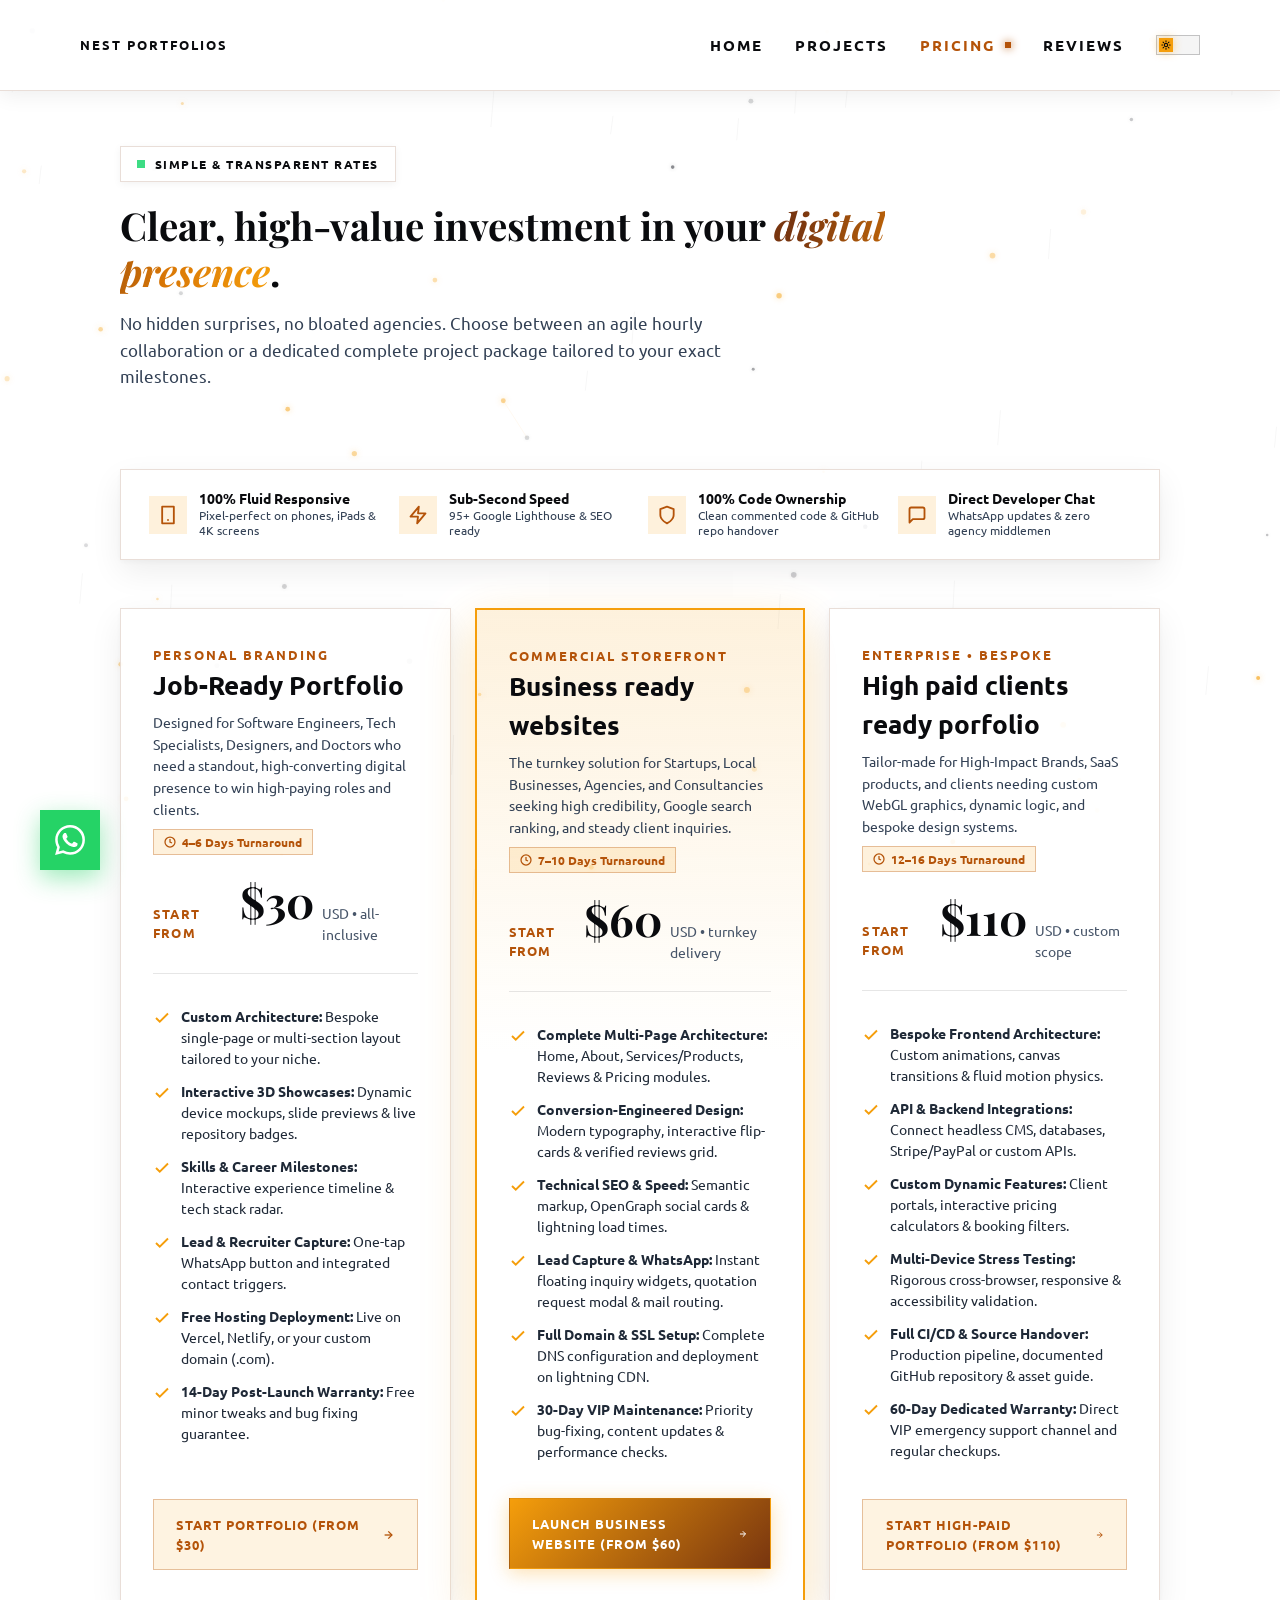
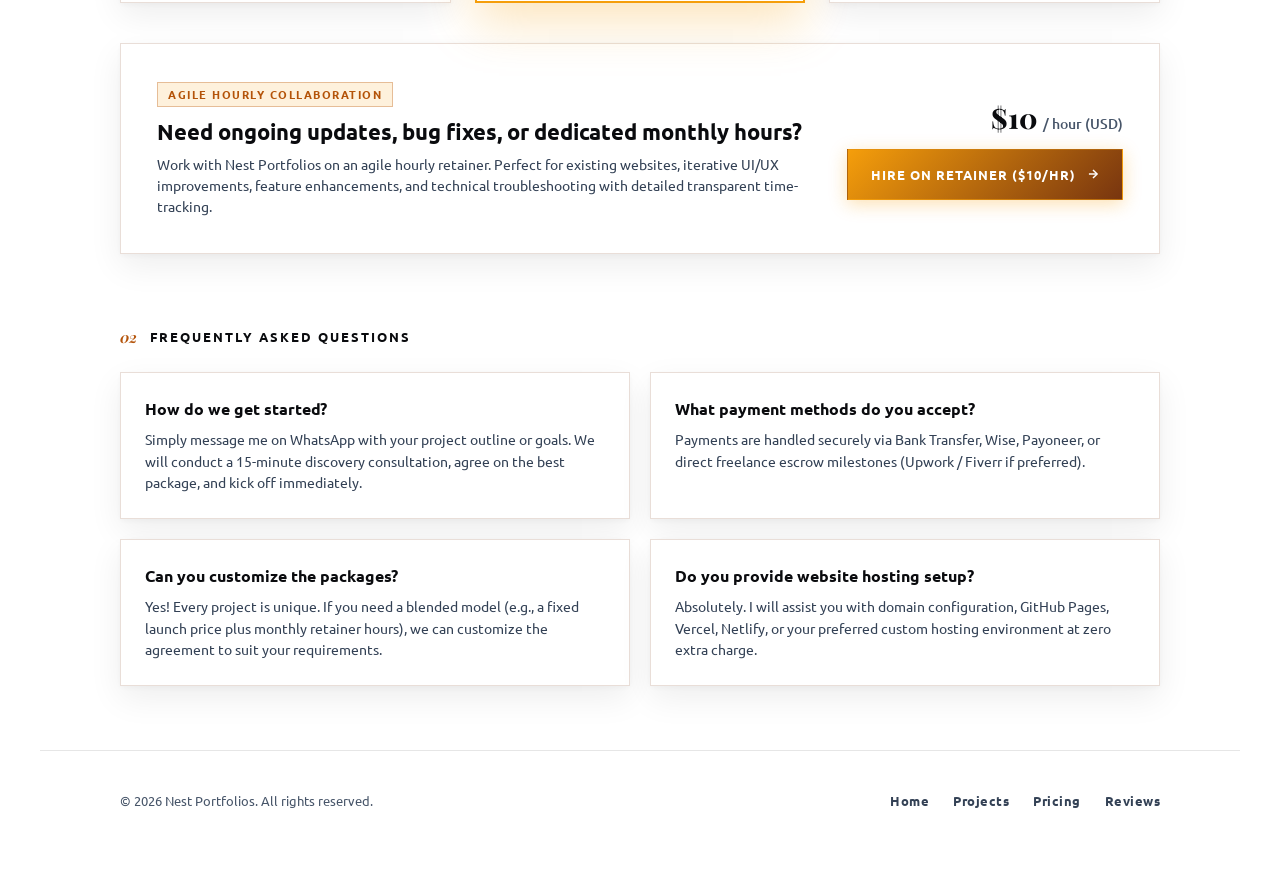
==== commit 96185e65: "Update pricing.html" ====
--- a/pricing.html
+++ b/pricing.html
@@ -3,11 +3,11 @@
 <head>
     <meta charset="UTF-8">
     <meta name="viewport" content="width=device-width, minimum-scale=1, initial-scale=1">
-    <title>Pricing — Abdul Wahab | Web Developer & UI/UX Specialist</title>
-    <meta name="description" content="Transparent pricing packages for web development, custom portfolio design, and business websites by Abdul Wahab. Hourly rate and fixed project rates available.">
-    <meta name="author" content="Abdul Wahab">
+    <title>Pricing — Nest Portfolios | Web Developer & UI/UX Specialist</title>
+    <meta name="description" content="Transparent pricing packages for web development, custom portfolio design, and business websites by Nest Portfolios. Hourly rate and fixed project rates available.">
+    <meta name="author" content="Nest Portfolios">
     <meta property="og:type" content="website">
-    <meta property="og:title" content="Pricing Packages — Abdul Wahab | Web Developer">
+    <meta property="og:title" content="Pricing Packages — Nest Portfolios | Web Developer">
     <meta property="og:description" content="Hourly and fixed project rates for bespoke portfolios and high-performance websites.">
     <link rel="icon" href="assets/favicon.svg" type="image/svg+xml">
     <link rel="stylesheet" href="style.css?v=3.9">
@@ -18,7 +18,7 @@
     <!-- ═══ STICKY TOPBAR ═══ -->
     <header class="topbar topbar--sticky">
         <div class="topbar__inner">
-            <a class="topbar__name" href="index.html" id="logoBtn">Abdul Wahab</a>
+            <a class="topbar__name" href="index.html" id="logoBtn">Nest Portfolios</a>
 
             <div class="topbar__right">
                 <a class="topbar__link desktop-only" href="index.html">
@@ -204,7 +204,7 @@
                     </div>
 
                     <div class="pricing-card__cta">
-                        <a class="ab-profile-btn ab-profile-btn--secondary" href="https://wa.me/923090757010?text=Hi%20Abdul%20Wahab,%20I'm%20interested%20in%20the%20Job-Ready%20Portfolio%20Package%20(Start%20from%20$30)." target="_blank" rel="noopener noreferrer">
+                        <a class="ab-profile-btn ab-profile-btn--secondary" href="https://wa.me/923090757010?text=Hi%20Nest%20Portfolios,%20I'm%20interested%20in%20the%20Job-Ready%20Portfolio%20Package%20(Start%20from%20$30)." target="_blank" rel="noopener noreferrer">
                             <span>Start Portfolio (From $30)</span>
                             <svg width="14" height="14" viewBox="0 0 24 24" fill="none" stroke="currentColor" stroke-width="2.5"><line x1="5" y1="12" x2="19" y2="12"/><polyline points="12 5 19 12 12 19"/></svg>
                         </a>
@@ -261,7 +261,7 @@
                     </div>
 
                     <div class="pricing-card__cta">
-                        <a class="ab-profile-btn ab-profile-btn--primary" href="https://wa.me/923090757010?text=Hi%20Abdul%20Wahab,%20I'm%20interested%20in%20the%20Business%20ready%20websites%20Package%20(Start%20from%20$60)." target="_blank" rel="noopener noreferrer">
+                        <a class="ab-profile-btn ab-profile-btn--primary" href="https://wa.me/923090757010?text=Hi%20Nest%20Portfolios,%20I'm%20interested%20in%20the%20Business%20ready%20websites%20Package%20(Start%20from%20$60)." target="_blank" rel="noopener noreferrer">
                             <span>Launch Business Website (From $60)</span>
                             <svg width="14" height="14" viewBox="0 0 24 24" fill="none" stroke="currentColor" stroke-width="2.5"><line x1="5" y1="12" x2="19" y2="12"/><polyline points="12 5 19 12 12 19"/></svg>
                         </a>
@@ -318,7 +318,7 @@
                     </div>
 
                     <div class="pricing-card__cta">
-                        <a class="ab-profile-btn ab-profile-btn--secondary" href="https://wa.me/923090757010?text=Hi%20Abdul%20Wahab,%20I'm%20interested%20in%20the%20High%20paid%20clients%20ready%20porfolio%20Package%20(Start%20from%20$110)." target="_blank" rel="noopener noreferrer">
+                        <a class="ab-profile-btn ab-profile-btn--secondary" href="https://wa.me/923090757010?text=Hi%20Nest%20Portfolios,%20I'm%20interested%20in%20the%20High%20paid%20clients%20ready%20porfolio%20Package%20(Start%20from%20$110)." target="_blank" rel="noopener noreferrer">
                             <span>Start High-Paid Portfolio (From $110)</span>
                             <svg width="14" height="14" viewBox="0 0 24 24" fill="none" stroke="currentColor" stroke-width="2.5"><line x1="5" y1="12" x2="19" y2="12"/><polyline points="12 5 19 12 12 19"/></svg>
                         </a>
@@ -333,14 +333,14 @@
                     <span class="pricing-retainer-banner__tag">Agile Hourly Collaboration</span>
                     <h3 class="pricing-retainer-banner__title">Need ongoing updates, bug fixes, or dedicated monthly hours?</h3>
                     <p class="pricing-retainer-banner__desc">
-                        Work with Abdul Wahab on an agile hourly retainer. Perfect for existing websites, iterative UI/UX improvements, feature enhancements, and technical troubleshooting with detailed transparent time-tracking.
+                        Work with Nest Portfolios on an agile hourly retainer. Perfect for existing websites, iterative UI/UX improvements, feature enhancements, and technical troubleshooting with detailed transparent time-tracking.
                     </p>
                 </div>
                 <div class="pricing-retainer-banner__action">
                     <div class="pricing-retainer-banner__rate">
                         $10 <small>/ hour (USD)</small>
                     </div>
-                    <a class="ab-profile-btn ab-profile-btn--primary" href="https://wa.me/923090757010?text=Hi%20Abdul%20Wahab,%20I%20would%20like%20to%20hire%20you%20on%20an%20Hourly%20Retainer%20($10/hr)." target="_blank" rel="noopener noreferrer">
+                    <a class="ab-profile-btn ab-profile-btn--primary" href="https://wa.me/923090757010?text=Hi%20Nest%20Portfolios,%20I%20would%20like%20to%20hire%20you%20on%20an%20Hourly%20Retainer%20($10/hr)." target="_blank" rel="noopener noreferrer">
                         <span>Hire on Retainer ($10/hr)</span>
                         <svg width="14" height="14" viewBox="0 0 24 24" fill="none" stroke="currentColor" stroke-width="2.5"><line x1="5" y1="12" x2="19" y2="12"/><polyline points="12 5 19 12 12 19"/></svg>
                     </a>
@@ -374,7 +374,7 @@
 
         <!-- ─ Site Footer ─ -->
         <footer class="ab-site-footer">
-            <p>&copy; 2026 Abdul Wahab. All rights reserved.</p>
+            <p>&copy; 2026 Nest Portfolios. All rights reserved.</p>
             <div class="ab-site-footer__links">
                 <a href="index.html">Home</a>
                 <a href="projects.html">Projects</a>
--- a/style.css
+++ b/style.css
@@ -2407,23 +2407,6 @@
     overflow: hidden;
 }
 
-.about-hero-bg-canvas {
-    position: absolute;
-    top: 0;
-    left: 0;
-    width: 100%;
-    height: 100%;
-    display: block;
-    filter: saturate(1.15) contrast(1.05);
-    opacity: 0;
-    transition: opacity 0.5s ease;
-    z-index: 1;
-}
-
-.about-hero-bg-canvas.is-ready {
-    opacity: 1;
-}
-
 .about-hero-bg-img {
     position: absolute;
     top: 0;
@@ -2434,20 +2417,13 @@
     object-position: center right;
     opacity: 1;
     filter: saturate(1.15) contrast(1.05);
-    transition: opacity 0.6s ease;
-    z-index: 0;
-}
-
-.about-hero-bg-backdrop.has-canvas-ready .about-hero-bg-img {
-    opacity: 0;
+    transition: none;
 }
 
 .about-hero-bg-overlay {
     position: absolute;
     inset: 0;
     background: var(--th-hero-overlay);
-    z-index: 2;
-    pointer-events: none;
 }
 
 @media (max-width: 900px) {
@@ -2466,14 +2442,6 @@
     .about-hero-bg-img {
         opacity: 0.75;
         object-position: center center;
-    }
-
-    .about-hero-bg-canvas {
-        opacity: 0;
-    }
-
-    .about-hero-bg-canvas.is-ready {
-        opacity: 0.85;
     }
 
     .about-hero-bg-overlay {
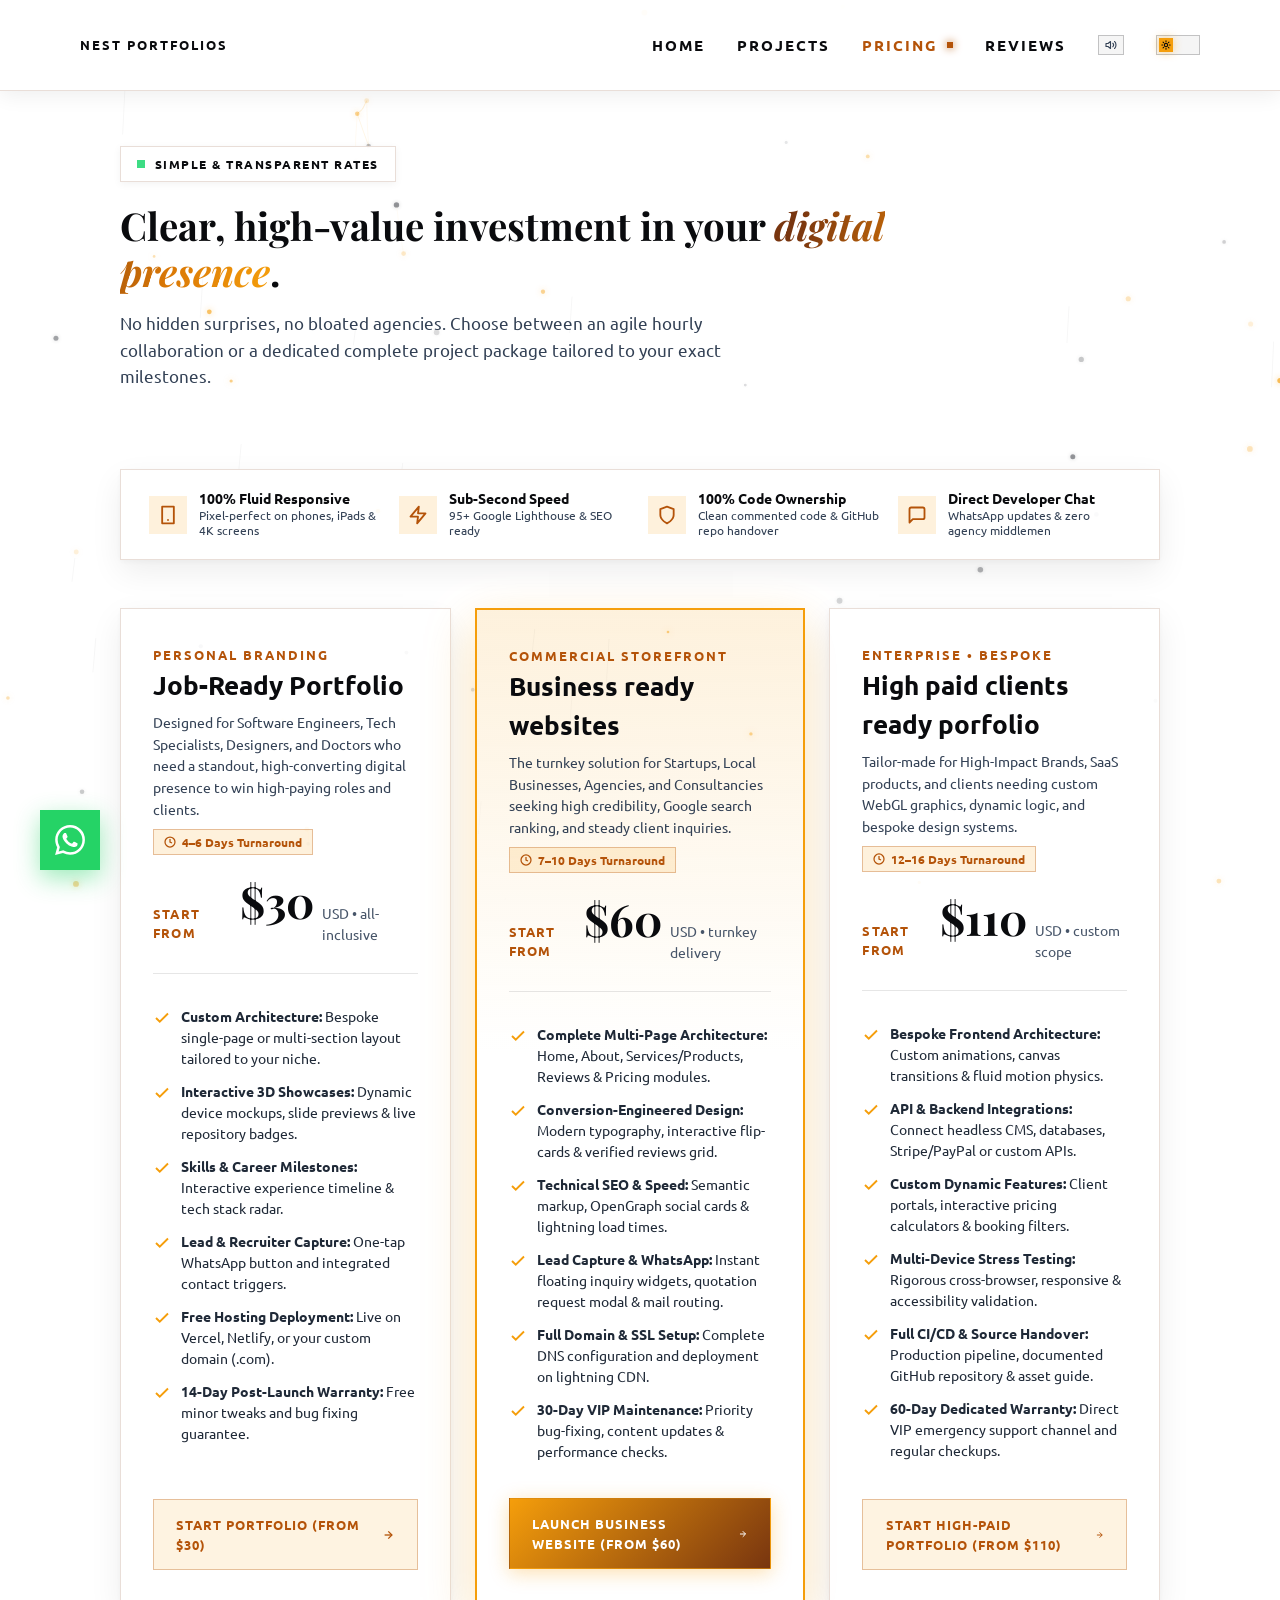
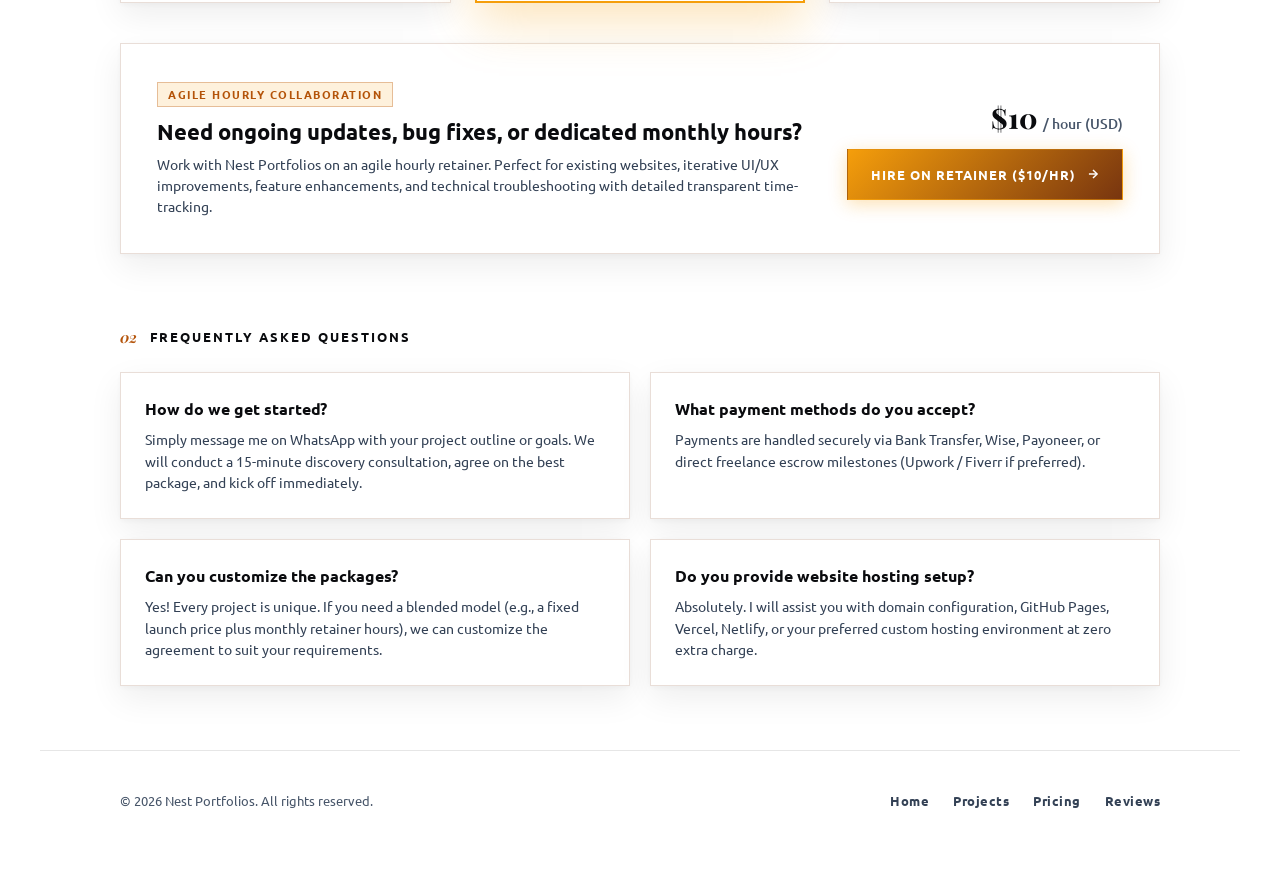
==== commit 4a67deb6: "sdfghjkl" ====
--- a/pricing.html
+++ b/pricing.html
@@ -10,7 +10,7 @@
     <meta property="og:title" content="Pricing Packages — Nest Portfolios | Web Developer">
     <meta property="og:description" content="Hourly and fixed project rates for bespoke portfolios and high-performance websites.">
     <link rel="icon" href="assets/favicon.svg" type="image/svg+xml">
-    <link rel="stylesheet" href="style.css?v=3.9">
+    <link rel="stylesheet" href="style.css?v=4.4">
     <script src="theme.js"></script>
 </head>
 <body class="page-scrollable">
@@ -33,6 +33,18 @@
                 <a class="topbar__link desktop-only" href="reviews.html">
                     Reviews
                 </a>
+                <button class="sound-toggle" id="soundToggle" type="button" role="switch" aria-checked="true"
+                    aria-label="Mute electric sound FX" title="Electric Sound FX: Active (Click to mute)">
+                    <svg class="sound-icon sound-icon--on" viewBox="0 0 24 24" fill="none" stroke="currentColor" stroke-width="2" stroke-linecap="round" stroke-linejoin="round">
+                        <polygon points="11 5 6 9 2 9 2 15 6 15 11 19 11 5"></polygon>
+                        <path d="M19.07 4.93a10 10 0 0 1 0 14.14M15.54 8.46a5 5 0 0 1 0 7.07"></path>
+                    </svg>
+                    <svg class="sound-icon sound-icon--off" viewBox="0 0 24 24" fill="none" stroke="currentColor" stroke-width="2" stroke-linecap="round" stroke-linejoin="round">
+                        <polygon points="11 5 6 9 2 9 2 15 6 15 11 19 11 5"></polygon>
+                        <line x1="23" y1="9" x2="17" y2="15"></line>
+                        <line x1="17" y1="9" x2="23" y2="15"></line>
+                    </svg>
+                </button>
                 <button class="theme-toggle" id="themeToggle" type="button" role="switch" aria-checked="false"
                     aria-label="Switch to dark mode" title="Switch to dark mode">
                     <span class="theme-toggle__thumb" aria-hidden="true">
@@ -421,6 +433,6 @@
             }
         })();
     </script>
-    <script src="storm.js"></script>
+    <script src="storm.js?v=3.0"></script>
 </body>
 </html>
--- a/style.css
+++ b/style.css
@@ -1,5 +1,5 @@
 /* ============================================
-   ABDUL WAHAB — PORTFOLIO
+   NEST PORTFOLIOS
    Full-viewport slideshow, robin-noguier.com style
    ============================================ */
 
@@ -12,12 +12,12 @@
     --electric-black: #0a0b0e;
     --electric-black-surface: #121319;
     --electric-black-sub: #1f2937;
-    
+
     --electric-gold: #f59e0b;
     --electric-gold-bright: #ffc72c;
     --electric-gold-glow: rgba(245, 158, 11, 0.32);
     --electric-gold-soft: rgba(245, 158, 11, 0.12);
-    
+
     --electric-brown: #78350f;
     --electric-brown-light: #92400e;
     --electric-brown-deep: #5c2c10;
@@ -176,7 +176,12 @@
     font-variant-numeric: tabular-nums;
 }
 
-.preloader { flex-direction: column; padding: 0 var(--pad); text-align: center; overflow: hidden; }
+.preloader {
+    flex-direction: column;
+    padding: 0 var(--pad);
+    text-align: center;
+    overflow: hidden;
+}
 
 /* counter moves to the corner so the message is the hero */
 .preloader__counter {
@@ -187,7 +192,13 @@
     color: rgba(255, 255, 255, 0.28);
     z-index: 3;
 }
-.preloader__counter::after { content: '%'; font-size: 0.4em; margin-left: 4px; color: var(--electric-gold); }
+
+.preloader__counter::after {
+    content: '%';
+    font-size: 0.4em;
+    margin-left: 4px;
+    color: var(--electric-gold);
+}
 
 /* drifting glow orbs */
 .preloader__orbs i {
@@ -197,15 +208,46 @@
     opacity: 0.25;
     animation: plOrb 9s ease-in-out infinite alternate;
 }
-.preloader__orbs i:nth-child(1) { width: 40vmax; height: 40vmax; left: -10vmax; top: -12vmax; background: rgba(245, 158, 11, 0.35); }
-.preloader__orbs i:nth-child(2) { width: 34vmax; height: 34vmax; right: -8vmax; bottom: -10vmax; background: rgba(120, 53, 15, 0.22); animation-delay: -3s; }
-.preloader__orbs i:nth-child(3) { width: 22vmax; height: 22vmax; left: 45%; top: 55%; background: rgba(255, 199, 44, 0.28); animation-delay: -6s; }
+
+.preloader__orbs i:nth-child(1) {
+    width: 40vmax;
+    height: 40vmax;
+    left: -10vmax;
+    top: -12vmax;
+    background: rgba(245, 158, 11, 0.35);
+}
+
+.preloader__orbs i:nth-child(2) {
+    width: 34vmax;
+    height: 34vmax;
+    right: -8vmax;
+    bottom: -10vmax;
+    background: rgba(120, 53, 15, 0.22);
+    animation-delay: -3s;
+}
+
+.preloader__orbs i:nth-child(3) {
+    width: 22vmax;
+    height: 22vmax;
+    left: 45%;
+    top: 55%;
+    background: rgba(255, 199, 44, 0.28);
+    animation-delay: -6s;
+}
+
 @keyframes plOrb {
-    to { transform: translate(6vmax, 4vmax) scale(1.2); }
+    to {
+        transform: translate(6vmax, 4vmax) scale(1.2);
+    }
 }
 
 /* rising particles (created in JS) */
-.preloader__particles { position: absolute; inset: 0; pointer-events: none; }
+.preloader__particles {
+    position: absolute;
+    inset: 0;
+    pointer-events: none;
+}
+
 .pl-particle {
     position: absolute;
     bottom: -10px;
@@ -217,10 +259,21 @@
     box-shadow: 0 0 12px var(--electric-gold);
     animation: plRise var(--d, 6s) linear var(--delay, 0s) infinite;
 }
+
 @keyframes plRise {
-    0% { transform: translateY(0) translateX(0); opacity: 0; }
-    15% { opacity: 0.9; }
-    100% { transform: translateY(-105vh) translateX(var(--x, 30px)); opacity: 0; }
+    0% {
+        transform: translateY(0) translateX(0);
+        opacity: 0;
+    }
+
+    15% {
+        opacity: 0.9;
+    }
+
+    100% {
+        transform: translateY(-105vh) translateX(var(--x, 30px));
+        opacity: 0;
+    }
 }
 
 /* stage */
@@ -248,16 +301,31 @@
     transform: translateY(-14px) scale(0.9);
     animation: plPop 0.8s 0.2s cubic-bezier(0.22, 1, 0.36, 1) forwards;
 }
+
 .pl-kicker i {
-    width: 8px; height: 8px; border-radius: 50%;
+    width: 8px;
+    height: 8px;
+    border-radius: 50%;
     background: var(--electric-gold);
     animation: plBeacon 1.4s infinite;
 }
+
 @keyframes plBeacon {
-    0% { box-shadow: 0 0 0 0 rgba(245, 158, 11, 0.6); }
-    100% { box-shadow: 0 0 0 12px rgba(245, 158, 11, 0); }
-}
-@keyframes plPop { to { opacity: 1; transform: none; } }
+    0% {
+        box-shadow: 0 0 0 0 rgba(245, 158, 11, 0.6);
+    }
+
+    100% {
+        box-shadow: 0 0 0 12px rgba(245, 158, 11, 0);
+    }
+}
+
+@keyframes plPop {
+    to {
+        opacity: 1;
+        transform: none;
+    }
+}
 
 .pl-headline {
     font-family: var(--serif);
@@ -267,6 +335,7 @@
     margin: 1.8rem 0 1.6rem;
     color: #ffffff;
 }
+
 .pl-headline .w {
     display: inline-block;
     opacity: 0;
@@ -275,7 +344,14 @@
     transform-origin: 50% 100%;
     animation: plWord 0.9s calc(0.6s + var(--i) * 0.12s) cubic-bezier(0.22, 1, 0.36, 1) forwards;
 }
-@keyframes plWord { to { opacity: 1; transform: none; filter: blur(0); } }
+
+@keyframes plWord {
+    to {
+        opacity: 1;
+        transform: none;
+        filter: blur(0);
+    }
+}
 
 .pl-headline em {
     font-style: italic;
@@ -287,7 +363,13 @@
     animation: plShine 3s linear infinite;
     filter: drop-shadow(0 0 18px var(--electric-gold-glow));
 }
-@keyframes plShine { to { background-position: -250% 0; } }
+
+@keyframes plShine {
+    to {
+        background-position: -250% 0;
+    }
+}
+
 .pl-headline em .w {
     background: linear-gradient(100deg, var(--electric-brown) 15%, var(--electric-gold) 50%, var(--electric-brown-light) 85%);
     background-size: 250% 100%;
@@ -306,6 +388,7 @@
     background: rgba(120, 53, 15, 0.12);
     overflow: hidden;
 }
+
 .pl-line span {
     display: block;
     height: 100%;
@@ -314,7 +397,12 @@
     transform: translateX(-100%);
     animation: plSweep 1.6s 1.4s ease-in-out infinite;
 }
-@keyframes plSweep { to { transform: translateX(100%); } }
+
+@keyframes plSweep {
+    to {
+        transform: translateX(100%);
+    }
+}
 
 /* typed rotating message */
 .pl-rotor {
@@ -324,20 +412,43 @@
     opacity: 0;
     animation: plPop 0.8s 1.6s ease forwards;
 }
-.pl-rotor b { color: var(--electric-brown); font-weight: 700; }
+
+.pl-rotor b {
+    color: var(--electric-brown);
+    font-weight: 700;
+}
+
 .pl-caret {
     display: inline-block;
-    width: 3px; height: 1.1em;
+    width: 3px;
+    height: 1.1em;
     margin-left: 4px;
     vertical-align: -0.15em;
     background: var(--electric-gold);
     animation: plBlink 0.8s steps(1) infinite;
 }
-@keyframes plBlink { 50% { opacity: 0; } }
+
+@keyframes plBlink {
+    50% {
+        opacity: 0;
+    }
+}
 
 @media (prefers-reduced-motion: reduce) {
-    .pl-headline .w, .pl-kicker, .pl-rotor { opacity: 1 !important; transform: none !important; filter: none !important; animation: none !important; }
-    .pl-particle, .preloader__orbs i { animation: none; }
+
+    .pl-headline .w,
+    .pl-kicker,
+    .pl-rotor {
+        opacity: 1 !important;
+        transform: none !important;
+        filter: none !important;
+        animation: none !important;
+    }
+
+    .pl-particle,
+    .preloader__orbs i {
+        animation: none;
+    }
 }
 
 
@@ -356,8 +467,15 @@
 }
 
 @keyframes taglineIn {
-    from { opacity: 0; transform: translateY(12px); }
-    to { opacity: 1; transform: none; }
+    from {
+        opacity: 0;
+        transform: translateY(12px);
+    }
+
+    to {
+        opacity: 1;
+        transform: none;
+    }
 }
 
 
@@ -502,8 +620,15 @@
 }
 
 @keyframes badgePop {
-    from { opacity: 0; transform: translateY(-6px) scale(0.95); }
-    to { opacity: 1; transform: translateY(0) scale(1); }
+    from {
+        opacity: 0;
+        transform: translateY(-6px) scale(0.95);
+    }
+
+    to {
+        opacity: 1;
+        transform: translateY(0) scale(1);
+    }
 }
 
 .active-filter-badge__icon {
@@ -626,8 +751,13 @@
 }
 
 @keyframes contactArrowFlow {
-    from { stroke-dashoffset: 36; }
-    to { stroke-dashoffset: 0; }
+    from {
+        stroke-dashoffset: 36;
+    }
+
+    to {
+        stroke-dashoffset: 0;
+    }
 }
 
 .contact-arrow-traveller {
@@ -1464,8 +1594,13 @@
 }
 
 @keyframes abPulse {
-    70% { box-shadow: 0 0 0 10px rgba(61, 220, 132, 0); }
-    100% { box-shadow: 0 0 0 0 rgba(61, 220, 132, 0); }
+    70% {
+        box-shadow: 0 0 0 10px rgba(61, 220, 132, 0);
+    }
+
+    100% {
+        box-shadow: 0 0 0 0 rgba(61, 220, 132, 0);
+    }
 }
 
 .ab-title {
@@ -1504,7 +1639,11 @@
     grid-template-columns: 1fr;
     gap: 0.7rem;
 }
-.ab-do__item.active { background: rgba(232, 197, 71, 0.15); border-color: var(--accent); }
+
+.ab-do__item.active {
+    background: rgba(232, 197, 71, 0.15);
+    border-color: var(--accent);
+}
 
 .ab-do__item {
     display: flex;
@@ -1537,19 +1676,31 @@
     color: rgba(255, 255, 255, 0.65);
 }
 
-.ab-do__item { gap: 1rem; }
-.ab-do__text { flex: 1; min-width: 0; }
+.ab-do__item {
+    gap: 1rem;
+}
+
+.ab-do__text {
+    flex: 1;
+    min-width: 0;
+}
+
 .ab-do__item i {
     font-style: normal;
     color: var(--accent);
     font-size: 1.2rem;
     transition: transform 0.3s;
 }
-.ab-do__item:hover i { transform: translateX(5px); }
+
+.ab-do__item:hover i {
+    transform: translateX(5px);
+}
 
 
 @media (max-width: 600px) {
-    .ab-do { grid-template-columns: 1fr; }
+    .ab-do {
+        grid-template-columns: 1fr;
+    }
 }
 
 
@@ -1595,8 +1746,13 @@
     box-shadow: 0 12px 30px rgba(184, 134, 11, 0.35);
 }
 
-.ab-cta svg { transition: transform 0.3s; }
-.ab-cta:hover svg { transform: translateX(4px); }
+.ab-cta svg {
+    transition: transform 0.3s;
+}
+
+.ab-cta:hover svg {
+    transform: translateX(4px);
+}
 
 .ab-content {
     display: flex;
@@ -1654,7 +1810,10 @@
     color: #cbd5e1;
     margin-bottom: 1rem;
 }
-.ab-story p:last-child { margin-bottom: 0; }
+
+.ab-story p:last-child {
+    margin-bottom: 0;
+}
 
 .ab-skills {
     display: grid;
@@ -1715,7 +1874,10 @@
     transition: all 0.3s;
 }
 
-.ab-link b { font-weight: 600; }
+.ab-link b {
+    font-weight: 600;
+}
+
 .ab-link i {
     font-style: normal;
     color: var(--accent);
@@ -1727,40 +1889,92 @@
     border-color: var(--accent);
     transform: translateX(4px);
 }
-.ab-link:hover i { transform: translateX(4px); }
-.ab-link.active { background: rgba(184, 134, 11, 0.12); border-color: var(--accent); }
-.ab-link--wa:hover { background: rgba(37, 211, 102, 0.1); border-color: #25d366; }
+
+.ab-link:hover i {
+    transform: translateX(4px);
+}
+
+.ab-link.active {
+    background: rgba(184, 134, 11, 0.12);
+    border-color: var(--accent);
+}
+
+.ab-link--wa:hover {
+    background: rgba(37, 211, 102, 0.1);
+    border-color: #25d366;
+}
 
 /* entrance animation */
-.about-overlay .ab-profile > *,
+.about-overlay .ab-profile>*,
 .about-overlay .ab-card {
     opacity: 0;
     transform: translateY(24px);
     transition: opacity 0.7s ease, transform 0.7s cubic-bezier(0.22, 1, 0.36, 1);
 }
-.about-overlay.open .ab-profile > *,
+
+.about-overlay.open .ab-profile>*,
 .about-overlay.open .ab-card {
     opacity: 1;
     transform: none;
 }
-.about-overlay.open .ab-profile > :nth-child(1) { transition-delay: 0.35s; }
-.about-overlay.open .ab-profile > :nth-child(2) { transition-delay: 0.45s; }
-.about-overlay.open .ab-profile > :nth-child(3) { transition-delay: 0.55s; }
-.about-overlay.open .ab-profile > :nth-child(4) { transition-delay: 0.65s; }
-.about-overlay.open .ab-profile > :nth-child(5) { transition-delay: 0.75s; }
-.about-overlay.open .ab-card:nth-child(1) { transition-delay: 0.5s; }
-.about-overlay.open .ab-card:nth-child(2) { transition-delay: 0.65s; }
-.about-overlay.open .ab-card:nth-child(3) { transition-delay: 0.8s; }
+
+.about-overlay.open .ab-profile> :nth-child(1) {
+    transition-delay: 0.35s;
+}
+
+.about-overlay.open .ab-profile> :nth-child(2) {
+    transition-delay: 0.45s;
+}
+
+.about-overlay.open .ab-profile> :nth-child(3) {
+    transition-delay: 0.55s;
+}
+
+.about-overlay.open .ab-profile> :nth-child(4) {
+    transition-delay: 0.65s;
+}
+
+.about-overlay.open .ab-profile> :nth-child(5) {
+    transition-delay: 0.75s;
+}
+
+.about-overlay.open .ab-card:nth-child(1) {
+    transition-delay: 0.5s;
+}
+
+.about-overlay.open .ab-card:nth-child(2) {
+    transition-delay: 0.65s;
+}
+
+.about-overlay.open .ab-card:nth-child(3) {
+    transition-delay: 0.8s;
+}
 
 @media (max-width: 900px) {
-    .ab { grid-template-columns: 1fr; }
-    .ab-profile { position: static; }
-    .ab-skills { grid-template-columns: 1fr; }
+    .ab {
+        grid-template-columns: 1fr;
+    }
+
+    .ab-profile {
+        position: static;
+    }
+
+    .ab-skills {
+        grid-template-columns: 1fr;
+    }
 }
 
 @media (prefers-reduced-motion: reduce) {
-    .ab-pulse { animation: none; }
-    .about-overlay .ab-profile > *, .about-overlay .ab-card { opacity: 1; transform: none; transition: none; }
+    .ab-pulse {
+        animation: none;
+    }
+
+    .about-overlay .ab-profile>*,
+    .about-overlay .ab-card {
+        opacity: 1;
+        transform: none;
+        transition: none;
+    }
 }
 
 /* ══════════════════════════════════════════
@@ -1846,11 +2060,20 @@
     animation: waRadar 2.4s ease-out infinite;
 }
 
-.wa-radar-ring--2 { animation-delay: 1.2s; }
+.wa-radar-ring--2 {
+    animation-delay: 1.2s;
+}
 
 @keyframes waRadar {
-    0% { transform: scale(1); opacity: 0.6; }
-    100% { transform: scale(1.9); opacity: 0; }
+    0% {
+        transform: scale(1);
+        opacity: 0.6;
+    }
+
+    100% {
+        transform: scale(1.9);
+        opacity: 0;
+    }
 }
 
 .wa-tooltip {
@@ -1883,7 +2106,9 @@
 }
 
 @media (max-width: 768px) {
-    .wa-tooltip { display: none; }
+    .wa-tooltip {
+        display: none;
+    }
 }
 
 /* ══════════════════════════════════════════
@@ -2362,15 +2587,14 @@
     overflow: hidden;
     width: 100%;
     max-width: 100%;
-    min-height: clamp(480px, 56vh, 620px);
-    display: flex;
-    align-items: center;
-    background: #0a0b0e;
+    min-height: clamp(320px, 40vh, 420px);
+    display: flex;
+    align-items: center;
+    background: transparent;
     border: none;
-    border-bottom: 1px solid rgba(245, 158, 11, 0.18);
     box-shadow: none;
-    padding: clamp(3.5rem, 5.5vw, 5rem) var(--pad);
-    margin: 0 0 3.5rem 0;
+    padding: clamp(2rem, 3vw, 2.75rem) var(--pad);
+    margin: 0 0 2rem 0;
     transition: none;
 }
 
@@ -2378,7 +2602,7 @@
     position: relative;
     z-index: 2;
     width: 100%;
-    max-width: 650px;
+    max-width: 540px;
     margin: 0;
     padding: 0;
     background: transparent;
@@ -2386,17 +2610,21 @@
     box-shadow: none;
 }
 
+.about-page-hero--has-bg .about-page-hero__badge {
+    margin-bottom: 0.85rem;
+}
+
 .about-page-hero--has-bg .about-page-hero__title {
-    font-size: clamp(1.85rem, 2.75vw, 2.45rem);
+    font-size: clamp(1.6rem, 2.3vw, 2.15rem);
     line-height: 1.22;
-    max-width: 620px;
-    margin-bottom: 0.95rem;
+    max-width: 520px;
+    margin-bottom: 0.75rem;
 }
 
 .about-page-hero--has-bg .about-page-hero__subtitle {
-    font-size: clamp(14px, 1.3vw, 16px);
-    line-height: 1.6;
-    max-width: 560px;
+    font-size: clamp(13.5px, 1.1vw, 15px);
+    line-height: 1.55;
+    max-width: 480px;
 }
 
 .about-hero-bg-backdrop {
@@ -2409,12 +2637,15 @@
 
 .about-hero-bg-img {
     position: absolute;
-    top: 0;
-    left: 0;
-    width: 100%;
-    height: 100%;
-    object-fit: cover;
-    object-position: center right;
+    top: 50%;
+    right: clamp(10px, 6vw, 3.5rem);
+    transform: translateY(-50%);
+    width: 58%;
+    min-width: 460px;
+    max-width: 900px;
+    height: 155%;
+    object-fit: contain;
+    object-position: right center;
     opacity: 1;
     filter: saturate(1.15) contrast(1.05);
     transition: none;
@@ -2424,28 +2655,48 @@
     position: absolute;
     inset: 0;
     background: var(--th-hero-overlay);
+    pointer-events: none;
+    z-index: 1;
 }
 
 @media (max-width: 900px) {
     .about-page-hero--has-bg {
         min-height: auto;
-        padding: 2.75rem var(--pad) 2.25rem;
-        display: block;
-        margin-bottom: 2.5rem;
+        padding: 2rem var(--pad) 1.5rem;
+        display: flex;
+        flex-direction: column;
+        align-items: flex-start;
+        margin-bottom: 2rem;
     }
 
     .about-page-hero--has-bg .about-page-hero__content {
-        padding: 0;
-        background: transparent;
+        max-width: 100%;
+        margin-bottom: 1.25rem;
+    }
+
+    .about-hero-bg-backdrop {
+        position: relative;
+        width: 100%;
+        height: 260px;
+        order: 2;
     }
 
     .about-hero-bg-img {
-        opacity: 0.75;
-        object-position: center center;
+        position: relative;
+        top: auto;
+        right: auto;
+        transform: none;
+        width: 100%;
+        min-width: 0;
+        max-width: 100%;
+        height: 100%;
+        object-fit: contain;
+        object-position: center;
+        opacity: 1;
     }
 
     .about-hero-bg-overlay {
-        background: var(--th-hero-overlay-m);
+        display: none;
     }
 }
 
@@ -3235,11 +3486,13 @@
 }
 
 @media (max-width: 900px) {
+
     .pricing-grid,
     .pricing-faq-grid,
     .reviews-masonry {
         grid-template-columns: 1fr;
     }
+
     .reviews-stats-banner {
         grid-template-columns: 1fr;
     }
@@ -3621,15 +3874,11 @@
 
     /* hero overlay (tints the background photo so the copy stays readable) */
     --th-hero-overlay: linear-gradient(90deg,
-        rgba(255, 255, 255, 0.92) 0%,
-        rgba(255, 255, 255, 0.78) 36%,
-        rgba(255, 255, 255, 0.40) 60%,
-        rgba(255, 255, 255, 0.10) 85%,
-        rgba(255, 255, 255, 0.02) 100%);
-    --th-hero-overlay-m: linear-gradient(180deg,
-        rgba(255, 255, 255, 0.94) 0%,
-        rgba(255, 255, 255, 0.76) 55%,
-        rgba(255, 255, 255, 0.45) 100%);
+            rgba(255, 255, 255, 0.95) 0%,
+            rgba(255, 255, 255, 0.82) 28%,
+            rgba(255, 255, 255, 0.35) 45%,
+            rgba(255, 255, 255, 0) 60%);
+    --th-hero-overlay-m: transparent;
 
     --th-popular-bg: linear-gradient(180deg, rgba(245, 158, 11, 0.14) 0%, rgba(255, 255, 255, 0.96) 45%);
 
@@ -3683,15 +3932,11 @@
     --th-outline-hover-text: #0a0b0e;
 
     --th-hero-overlay: linear-gradient(90deg,
-        rgba(5, 6, 12, 0.94) 0%,
-        rgba(5, 6, 12, 0.80) 36%,
-        rgba(5, 6, 12, 0.42) 60%,
-        rgba(5, 6, 12, 0.12) 85%,
-        rgba(5, 6, 12, 0.02) 100%);
-    --th-hero-overlay-m: linear-gradient(180deg,
-        rgba(5, 6, 12, 0.94) 0%,
-        rgba(5, 6, 12, 0.78) 55%,
-        rgba(5, 6, 12, 0.5) 100%);
+            rgba(5, 6, 12, 0.95) 0%,
+            rgba(5, 6, 12, 0.82) 28%,
+            rgba(5, 6, 12, 0.35) 45%,
+            rgba(5, 6, 12, 0) 60%);
+    --th-hero-overlay-m: transparent;
 
     --th-popular-bg: linear-gradient(180deg, rgba(245, 158, 11, 0.16) 0%, rgba(10, 12, 22, 0.9) 42%);
 
@@ -3826,8 +4071,8 @@
 }
 
 html[data-theme="dark"] .about-page-hero--has-bg {
-    border-bottom-color: rgba(0, 240, 255, 0.28);
-    box-shadow: 0 18px 50px -28px rgba(0, 240, 255, 0.5);
+    border: none;
+    box-shadow: none;
 }
 
 /* ── Profile sidebar ── */
@@ -4123,6 +4368,84 @@
     box-shadow: 0 0 10px rgba(255, 255, 255, 0.45);
 }
 
+/* ══════════════════════════════════════════
+   ELECTRIC SOUND FX TOGGLE BUTTON
+   ══════════════════════════════════════════ */
+.sound-toggle {
+    position: relative;
+    display: inline-flex;
+    align-items: center;
+    justify-content: center;
+    flex-shrink: 0;
+    width: 26px;
+    height: 20px;
+    padding: 0;
+    border-radius: 999px;
+    border: 1px solid var(--th-pill-border);
+    background: var(--th-pill-bg);
+    color: var(--th-text);
+    cursor: pointer;
+    transition: border-color 0.3s, box-shadow 0.3s, background 0.3s, color 0.3s, transform 0.2s cubic-bezier(0.16, 1, 0.3, 1), opacity 0.25s;
+}
+
+.sound-toggle:hover {
+    border-color: var(--th-toggle-thumb);
+    box-shadow: 0 0 10px var(--th-toggle-glow);
+    color: var(--th-toggle-thumb);
+    transform: scale(1.08);
+}
+
+.sound-toggle:active {
+    transform: scale(0.92);
+}
+
+.sound-toggle:focus-visible {
+    outline: 2px solid var(--th-toggle-thumb);
+    outline-offset: 3px;
+}
+
+.sound-toggle .sound-icon {
+    width: 12px;
+    height: 12px;
+    display: block;
+    stroke-width: 2.2;
+    transition: opacity 0.2s ease, transform 0.25s ease;
+}
+
+.sound-toggle .sound-icon--off {
+    display: none;
+}
+
+.sound-toggle.muted {
+    opacity: 0.55;
+    color: var(--th-text-soft);
+}
+
+.sound-toggle.muted:hover {
+    opacity: 1;
+}
+
+.sound-toggle.muted .sound-icon--on {
+    display: none;
+}
+
+.sound-toggle.muted .sound-icon--off {
+    display: block;
+}
+
+/* Over the coloured Projects slides */
+.app .sound-toggle {
+    border-color: rgba(255, 255, 255, 0.45);
+    background: rgba(255, 255, 255, 0.14);
+    color: #ffffff;
+}
+
+.app .sound-toggle:hover {
+    border-color: #ffffff;
+    box-shadow: 0 0 10px rgba(255, 255, 255, 0.45);
+    color: #ffffff;
+}
+
 @media (max-width: 768px) {
     .topbar__name {
         font-size: 11.5px;
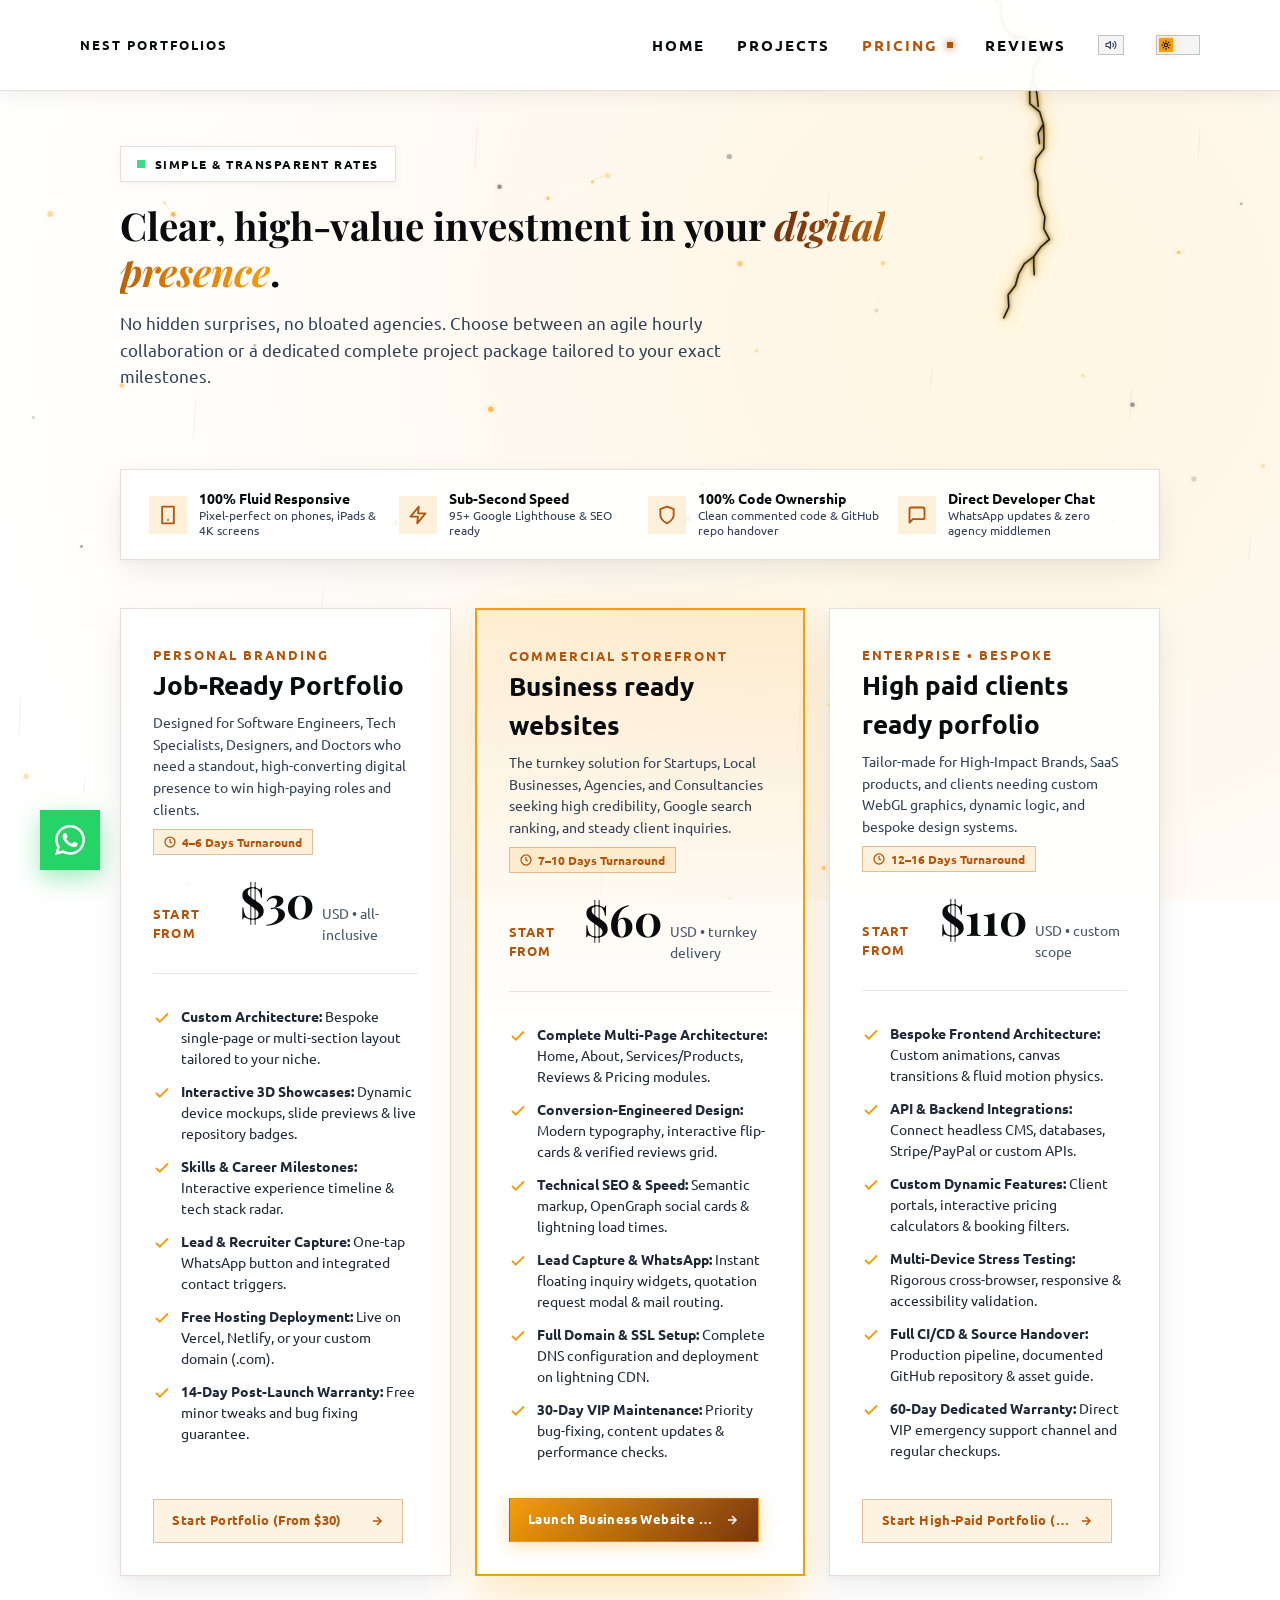
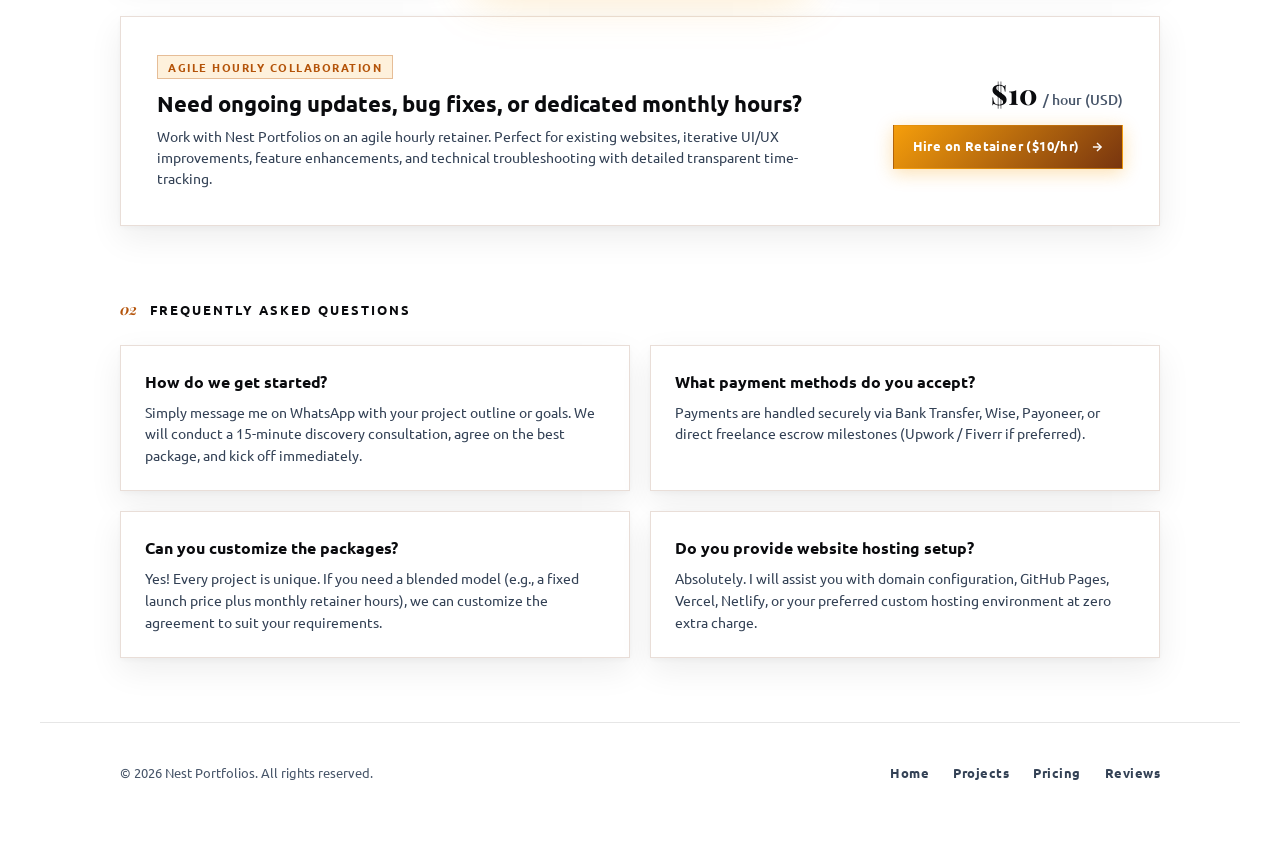
==== commit 1a0faf77: "sad" ====
--- a/pricing.html
+++ b/pricing.html
@@ -10,7 +10,7 @@
     <meta property="og:title" content="Pricing Packages — Nest Portfolios | Web Developer">
     <meta property="og:description" content="Hourly and fixed project rates for bespoke portfolios and high-performance websites.">
     <link rel="icon" href="assets/favicon.svg" type="image/svg+xml">
-    <link rel="stylesheet" href="style.css?v=4.4">
+    <link rel="stylesheet" href="style.css?v=4.7">
     <script src="theme.js"></script>
 </head>
 <body class="page-scrollable">
--- a/style.css
+++ b/style.css
@@ -1554,11 +1554,11 @@
 }
 
 .ab {
-    max-width: 1200px;
+    max-width: 1240px;
     margin: 0 auto;
     display: grid;
-    grid-template-columns: minmax(0, 5fr) minmax(0, 7fr);
-    gap: clamp(2rem, 5vw, 5rem);
+    grid-template-columns: 260px minmax(0, 1fr);
+    gap: clamp(2rem, 3.5vw, 3.5rem);
     align-items: start;
 }
 
@@ -2581,20 +2581,21 @@
     max-width: 650px;
 }
 
-/* Hero with Background Image Showcase (Full 100% Width & Clean Layout, No Card & No Hover Effect) */
+/* Hero with Background Image Showcase (Full 100% Width & Complete Hero Coverage) */
 .about-page-hero--has-bg {
     position: relative;
     overflow: hidden;
     width: 100%;
     max-width: 100%;
-    min-height: clamp(320px, 40vh, 420px);
-    display: flex;
-    align-items: center;
+    min-height: clamp(660px, 82vh, 920px);
+    display: flex;
+    align-items: center;
+    justify-content: flex-start;
     background: transparent;
     border: none;
     box-shadow: none;
-    padding: clamp(2rem, 3vw, 2.75rem) var(--pad);
-    margin: 0 0 2rem 0;
+    padding: clamp(4.5rem, 7vw, 7.5rem) var(--pad);
+    margin: 0 0 3.5rem 0;
     transition: none;
 }
 
@@ -2602,7 +2603,7 @@
     position: relative;
     z-index: 2;
     width: 100%;
-    max-width: 540px;
+    max-width: 740px;
     margin: 0;
     padding: 0;
     background: transparent;
@@ -2611,25 +2612,24 @@
 }
 
 .about-page-hero--has-bg .about-page-hero__badge {
-    margin-bottom: 0.85rem;
+    margin-bottom: 1.5rem;
 }
 
 .about-page-hero--has-bg .about-page-hero__title {
-    font-size: clamp(1.6rem, 2.3vw, 2.15rem);
-    line-height: 1.22;
-    max-width: 520px;
-    margin-bottom: 0.75rem;
-}
-
-.about-page-hero--has-bg .about-page-hero__subtitle {
-    font-size: clamp(13.5px, 1.1vw, 15px);
-    line-height: 1.55;
-    max-width: 480px;
+    font-size: clamp(2.4rem, 4.2vw, 3.85rem);
+    line-height: 1.15;
+    max-width: 740px;
+    margin: 0;
+    font-weight: 700;
+    letter-spacing: -0.015em;
+    text-shadow: 0 1px 3px rgba(255, 255, 255, 0.5);
 }
 
 .about-hero-bg-backdrop {
     position: absolute;
     inset: 0;
+    width: 100%;
+    height: 100%;
     z-index: 0;
     pointer-events: none;
     overflow: hidden;
@@ -2637,23 +2637,21 @@
 
 .about-hero-bg-img {
     position: absolute;
-    top: 50%;
-    right: clamp(10px, 6vw, 3.5rem);
-    transform: translateY(-50%);
-    width: 58%;
-    min-width: 460px;
-    max-width: 900px;
-    height: 155%;
-    object-fit: contain;
+    inset: 0;
+    width: 100%;
+    height: 100%;
+    object-fit: cover;
     object-position: right center;
     opacity: 1;
-    filter: saturate(1.15) contrast(1.05);
+    filter: saturate(1.12) contrast(1.04);
     transition: none;
 }
 
 .about-hero-bg-overlay {
     position: absolute;
     inset: 0;
+    width: 100%;
+    height: 100%;
     background: var(--th-hero-overlay);
     pointer-events: none;
     z-index: 1;
@@ -2661,42 +2659,43 @@
 
 @media (max-width: 900px) {
     .about-page-hero--has-bg {
-        min-height: auto;
-        padding: 2rem var(--pad) 1.5rem;
+        min-height: clamp(480px, 68vh, 620px);
+        padding: clamp(3.5rem, 8vw, 5rem) var(--pad);
         display: flex;
-        flex-direction: column;
-        align-items: flex-start;
-        margin-bottom: 2rem;
+        align-items: center;
+        margin-bottom: 2.5rem;
     }
 
     .about-page-hero--has-bg .about-page-hero__content {
         max-width: 100%;
-        margin-bottom: 1.25rem;
+        margin-bottom: 0;
     }
 
     .about-hero-bg-backdrop {
-        position: relative;
+        position: absolute;
+        inset: 0;
         width: 100%;
-        height: 260px;
-        order: 2;
+        height: 100%;
+        z-index: 0;
     }
 
     .about-hero-bg-img {
-        position: relative;
-        top: auto;
-        right: auto;
-        transform: none;
+        position: absolute;
+        inset: 0;
         width: 100%;
-        min-width: 0;
-        max-width: 100%;
         height: 100%;
-        object-fit: contain;
-        object-position: center;
-        opacity: 1;
+        object-fit: cover;
+        object-position: 72% center;
     }
 
     .about-hero-bg-overlay {
-        display: none;
+        display: block;
+        position: absolute;
+        inset: 0;
+        width: 100%;
+        height: 100%;
+        background: var(--th-hero-overlay-m, var(--th-hero-overlay));
+        z-index: 1;
     }
 }
 
@@ -2754,24 +2753,43 @@
     display: flex;
     flex-direction: column;
     gap: 10px;
-    margin-top: 1.5rem;
+    margin-top: 0;
+    max-width: 250px;
+    width: 100%;
 }
 
 .ab-profile-btn {
     display: flex;
     align-items: center;
-    justify-content: center;
+    justify-content: space-between;
     gap: 10px;
     width: 100%;
-    padding: 0.95rem 1.4rem;
+    max-width: 250px;
+    padding: 0.72rem 1.15rem;
     border-radius: 100px;
     font-family: var(--font);
-    font-size: 13px;
-    font-weight: 700;
-    letter-spacing: 1px;
-    text-transform: uppercase;
-    transition: all 0.3s;
+    font-size: 12.5px;
+    font-weight: 700;
+    letter-spacing: 0.4px;
+    text-transform: none;
+    transition: all 0.3s cubic-bezier(0.16, 1, 0.3, 1);
     text-decoration: none;
+    box-sizing: border-box;
+}
+
+.ab-profile-btn span {
+    white-space: nowrap;
+    overflow: hidden;
+    text-overflow: ellipsis;
+}
+
+.ab-profile-btn svg {
+    flex-shrink: 0;
+    transition: transform 0.25s ease;
+}
+
+.ab-profile-btn:hover svg {
+    transform: translateX(3px);
 }
 
 .ab-profile-btn--primary {
@@ -2802,110 +2820,427 @@
 }
 
 .ab-profile-btn--outline {
-    background: #ffffff;
-    border: 1.5px solid rgba(10, 11, 14, 0.18);
-    color: var(--electric-black);
+    background: var(--th-outline-bg);
+    border: 1.5px solid var(--th-outline-border);
+    color: var(--th-outline-text);
     backdrop-filter: blur(10px);
     -webkit-backdrop-filter: blur(10px);
     box-shadow: 0 2px 8px rgba(0, 0, 0, 0.04);
 }
 
 .ab-profile-btn--outline:hover {
-    background: var(--electric-black);
-    border-color: var(--electric-black);
-    color: #ffffff;
+    background: var(--th-outline-hover-bg);
+    border-color: var(--th-outline-hover-bg);
+    color: var(--th-outline-hover-text);
     transform: translateY(-2px);
     box-shadow: 0 6px 20px rgba(0, 0, 0, 0.15);
 }
 
-/* Service item interactive badge in What We Do */
-.ab-service-card {
+/* ══════════════════════════════════════════
+   01 & 02 MODERN SECTION HEADERS
+   ══════════════════════════════════════════ */
+.ab-section-header {
+    margin-bottom: 1.75rem;
+}
+
+.ab-kicker {
+    display: inline-flex;
+    align-items: center;
+    gap: 8px;
+    font-size: 11.5px;
+    font-weight: 800;
+    letter-spacing: 1.5px;
+    text-transform: uppercase;
+    color: var(--th-accent-text);
+    margin-bottom: 0.6rem;
+}
+
+.ab-kicker__num {
+    display: inline-flex;
+    align-items: center;
+    justify-content: center;
+    width: 24px;
+    height: 24px;
+    border-radius: 6px;
+    background: rgba(245, 158, 11, 0.16);
+    border: 1px solid rgba(245, 158, 11, 0.35);
+    font-family: var(--font);
+    font-size: 11px;
+    font-weight: 800;
+    color: var(--electric-gold-bright);
+}
+
+.ab-kicker__text {
+    color: var(--th-accent-text);
+}
+
+.ab-section-title {
+    font-family: var(--serif);
+    font-size: clamp(1.65rem, 2.5vw, 2.15rem);
+    font-weight: 700;
+    line-height: 1.22;
+    color: var(--th-text-strong);
+    margin-bottom: 0.5rem;
+    letter-spacing: -0.01em;
+}
+
+.ab-section-title em {
+    font-style: italic;
+    color: var(--electric-gold-bright);
+}
+
+.ab-section-subtitle {
+    font-size: 14px;
+    line-height: 1.6;
+    color: var(--th-text);
+    max-width: 720px;
+    margin: 0;
+}
+
+/* ══════════════════════════════════════════
+   01 SPECIALIZED SOLUTIONS — INTERACTIVE BENTO GRID
+   ══════════════════════════════════════════ */
+.ab-solutions-grid {
+    display: grid;
+    grid-template-columns: repeat(3, 1fr);
+    gap: 1.25rem;
+}
+
+.ab-sol-card {
     display: flex;
     flex-direction: column;
-    gap: 10px;
-    padding: 1.4rem 1.5rem;
-    border-radius: 18px;
-    background: rgba(18, 22, 33, 0.85);
-    border: 1px solid rgba(245, 158, 11, 0.22);
-    backdrop-filter: blur(12px);
-    -webkit-backdrop-filter: blur(12px);
-    box-shadow: 0 8px 24px rgba(0, 0, 0, 0.4);
-    transition: all 0.35s cubic-bezier(0.16, 1, 0.3, 1);
+    justify-content: space-between;
+    padding: 1.6rem 1.35rem;
+    border-radius: 20px;
+    background: var(--th-card-bg-2);
+    border: 1px solid var(--th-card-border);
+    backdrop-filter: blur(16px);
+    -webkit-backdrop-filter: blur(16px);
+    box-shadow: var(--th-card-shadow-sm);
     text-decoration: none;
     position: relative;
     overflow: hidden;
-}
-
-.ab-service-card::before {
+    transition: all 0.35s cubic-bezier(0.16, 1, 0.3, 1);
+}
+
+.ab-sol-card::before {
     content: '';
     position: absolute;
     top: 0;
     left: 0;
-    width: 3px;
-    height: 100%;
-    background: transparent;
-    transition: background 0.3s;
-}
-
-.ab-service-card:hover {
-    background: rgba(25, 31, 46, 0.95);
-    border-color: var(--electric-gold);
-    transform: translateX(4px);
-    box-shadow: 0 10px 30px var(--electric-gold-glow);
-}
-
-.ab-service-card:hover::before {
-    background: linear-gradient(to bottom, var(--electric-gold-bright), var(--electric-gold));
-}
-
-.ab-service-card__header {
+    right: 0;
+    height: 3px;
+    background: linear-gradient(90deg, transparent, rgba(245, 158, 11, 0.3), transparent);
+    opacity: 0;
+    transition: opacity 0.3s ease;
+}
+
+.ab-sol-card:hover {
+    transform: translateY(-4px);
+    border-color: rgba(245, 158, 11, 0.5);
+    box-shadow: 0 16px 36px rgba(0, 0, 0, 0.35), 0 0 24px var(--electric-gold-glow);
+}
+
+.ab-sol-card:hover::before {
+    opacity: 1;
+    background: linear-gradient(90deg, var(--electric-gold), var(--electric-gold-bright));
+}
+
+.ab-sol-card--featured {
+    border-color: rgba(245, 158, 11, 0.35);
+    background: linear-gradient(180deg, rgba(245, 158, 11, 0.08) 0%, var(--th-card-bg-2) 35%);
+}
+
+.ab-sol-card__top {
     display: flex;
     align-items: center;
     justify-content: space-between;
-    gap: 12px;
-}
-
-.ab-service-card__title {
-    font-size: 17px;
-    font-weight: 700;
-    color: #ffffff;
-    letter-spacing: 0.3px;
-}
-
-.ab-service-card__badge {
+    margin-bottom: 1.1rem;
+}
+
+.ab-sol-card__icon {
+    width: 44px;
+    height: 44px;
+    border-radius: 12px;
+    background: rgba(245, 158, 11, 0.12);
+    border: 1px solid rgba(245, 158, 11, 0.3);
+    color: var(--electric-gold-bright);
+    display: flex;
+    align-items: center;
+    justify-content: center;
+    transition: all 0.3s;
+}
+
+.ab-sol-card:hover .ab-sol-card__icon {
+    background: var(--electric-gold);
+    color: #07080b;
+    transform: scale(1.05);
+    box-shadow: 0 4px 14px var(--electric-gold-glow);
+}
+
+.ab-sol-card__count {
     font-size: 11px;
     font-weight: 700;
-    letter-spacing: 0.8px;
+    letter-spacing: 0.6px;
     text-transform: uppercase;
-    padding: 3px 10px;
+    padding: 3px 9px;
     border-radius: 100px;
-    background: rgba(245, 158, 11, 0.16);
-    border: 1px solid rgba(245, 158, 11, 0.4);
-    color: var(--electric-gold-bright);
-}
-
-.ab-service-card__desc {
-    font-size: 14.5px;
-    line-height: 1.6;
-    color: #cbd5e1;
-    margin: 0;
-}
-
-.ab-service-card__action {
-    display: inline-flex;
-    align-items: center;
-    gap: 8px;
-    font-size: 12px;
+    background: var(--th-chip-bg);
+    border: 1px solid var(--th-chip-border);
+    color: var(--th-accent-text);
+}
+
+.ab-sol-card__body {
+    flex: 1;
+    display: flex;
+    flex-direction: column;
+}
+
+.ab-sol-card__tag {
+    font-size: 11px;
     font-weight: 700;
     letter-spacing: 1px;
     text-transform: uppercase;
+    color: var(--electric-brown-light);
+    margin-bottom: 0.35rem;
+}
+
+.ab-sol-card__title {
+    font-size: 17.5px;
+    font-weight: 700;
+    color: var(--th-text-strong);
+    line-height: 1.25;
+    margin-bottom: 0.6rem;
+}
+
+.ab-sol-card__desc {
+    font-size: 13.5px;
+    line-height: 1.55;
+    color: var(--th-text);
+    margin-bottom: 1rem;
+}
+
+.ab-sol-card__features {
+    list-style: none;
+    padding: 0;
+    margin: 0 0 1.25rem 0;
+    display: flex;
+    flex-direction: column;
+    gap: 6px;
+}
+
+.ab-sol-card__features li {
+    font-size: 12px;
+    line-height: 1.45;
+    color: var(--th-text-soft);
+    display: flex;
+    align-items: flex-start;
+    gap: 7px;
+}
+
+.ab-check {
+    font-style: normal;
+    font-weight: 800;
     color: var(--electric-gold-bright);
-    margin-top: 4px;
-    transition: gap 0.2s;
-}
-
-.ab-service-card:hover .ab-service-card__action {
-    gap: 12px;
+    font-size: 11px;
+    line-height: 1.4;
+    flex-shrink: 0;
+}
+
+.ab-sol-card__footer {
+    display: flex;
+    align-items: center;
+    justify-content: space-between;
+    padding-top: 0.9rem;
+    border-top: 1px solid var(--th-divider);
+    font-size: 12px;
+    font-weight: 700;
+    letter-spacing: 0.5px;
+    color: var(--electric-gold-bright);
+    transition: color 0.2s;
+}
+
+.ab-sol-card__footer svg {
+    transition: transform 0.25s ease;
+}
+
+.ab-sol-card:hover .ab-sol-card__footer svg {
+    transform: translateX(4px);
+}
+
+/* ══════════════════════════════════════════
+   02 SKILLS & TECHNOLOGIES — BENTO ARSENAL
+   ══════════════════════════════════════════ */
+.ab-tech-bento {
+    display: grid;
+    grid-template-columns: repeat(2, 1fr);
+    gap: 1.25rem;
+}
+
+.ab-tech-card {
+    padding: 1.4rem 1.35rem;
+    border-radius: 18px;
+    background: var(--th-card-bg-2);
+    border: 1px solid var(--th-card-border);
+    backdrop-filter: blur(16px);
+    -webkit-backdrop-filter: blur(16px);
+    box-shadow: var(--th-card-shadow-sm);
+    transition: all 0.3s;
+}
+
+.ab-tech-card:hover {
+    border-color: rgba(245, 158, 11, 0.4);
+    box-shadow: var(--th-card-shadow);
+}
+
+.ab-tech-card__header {
+    display: flex;
+    align-items: center;
+    gap: 10px;
+    margin-bottom: 1rem;
+    padding-bottom: 0.75rem;
+    border-bottom: 1px solid var(--th-divider);
+}
+
+.ab-tech-card__icon-dot {
+    width: 8px;
+    height: 8px;
+    border-radius: 50%;
+    background: var(--electric-gold);
+    box-shadow: 0 0 10px var(--electric-gold);
+    flex-shrink: 0;
+}
+
+.ab-tech-card__header h4 {
+    font-size: 13px;
+    font-weight: 700;
+    letter-spacing: 0.5px;
+    text-transform: uppercase;
+    color: var(--th-text-strong);
+    margin: 0;
+}
+
+.ab-tech-tags {
+    display: grid;
+    grid-template-columns: repeat(2, 1fr);
+    gap: 8px;
+}
+
+.ab-tech-chip {
+    display: flex;
+    flex-direction: column;
+    padding: 0.55rem 0.8rem;
+    border-radius: 12px;
+    background: var(--th-chip-bg);
+    border: 1px solid var(--th-chip-border);
+    transition: all 0.25s;
+}
+
+.ab-tech-chip strong {
+    font-size: 13px;
+    font-weight: 700;
+    color: var(--th-text-strong);
+    line-height: 1.2;
+}
+
+.ab-tech-chip small {
+    font-size: 11px;
+    color: var(--th-text-soft);
+    margin-top: 2px;
+}
+
+.ab-tech-chip:hover {
+    background: var(--th-card-bg-hover);
+    border-color: var(--electric-gold);
+    transform: translateY(-2px);
+    box-shadow: 0 4px 12px rgba(0, 0, 0, 0.2);
+}
+
+/* Metrics Grid in Bento card 4 */
+.ab-metrics-grid {
+    display: grid;
+    grid-template-columns: repeat(2, 1fr);
+    gap: 8px;
+}
+
+.ab-metric-pill {
+    display: flex;
+    flex-direction: column;
+    padding: 0.65rem 0.85rem;
+    border-radius: 12px;
+    background: rgba(245, 158, 11, 0.08);
+    border: 1px solid rgba(245, 158, 11, 0.25);
+    transition: all 0.25s;
+}
+
+.ab-metric-pill:hover {
+    background: rgba(245, 158, 11, 0.16);
+    border-color: var(--electric-gold);
+    transform: translateY(-2px);
+}
+
+.ab-metric-num {
+    font-family: var(--font);
+    font-size: 17px;
+    font-weight: 800;
+    color: var(--electric-gold-bright);
+    line-height: 1.1;
+}
+
+.ab-metric-label {
+    font-size: 10.5px;
+    font-weight: 600;
+    color: var(--th-text-soft);
+    margin-top: 3px;
+    text-transform: uppercase;
+    letter-spacing: 0.4px;
+}
+
+@media (max-width: 1120px) {
+    .ab-solutions-grid {
+        grid-template-columns: 1fr;
+    }
+}
+
+@media (max-width: 900px) {
+    .ab {
+        grid-template-columns: 1fr;
+        gap: 2.5rem;
+    }
+
+    .ab-profile {
+        position: static;
+        width: 100%;
+        display: flex;
+        justify-content: center;
+    }
+
+    .ab-profile-links {
+        max-width: 100%;
+        width: 100%;
+        display: grid;
+        grid-template-columns: repeat(2, 1fr);
+        gap: 10px;
+    }
+
+    .ab-profile-btn {
+        max-width: 100%;
+        justify-content: center;
+        font-size: 12px;
+        padding: 0.72rem 0.85rem;
+    }
+}
+
+@media (max-width: 680px) {
+    .ab-tech-bento {
+        grid-template-columns: 1fr;
+    }
+
+    .ab-profile-links {
+        grid-template-columns: 1fr;
+        max-width: 260px;
+        margin: 0 auto;
+    }
 }
 
 /* Process Timeline Section */
@@ -3874,11 +4209,15 @@
 
     /* hero overlay (tints the background photo so the copy stays readable) */
     --th-hero-overlay: linear-gradient(90deg,
+            rgba(255, 255, 255, 0.96) 0%,
+            rgba(255, 255, 255, 0.88) 32%,
+            rgba(255, 255, 255, 0.55) 55%,
+            rgba(255, 255, 255, 0.18) 78%,
+            rgba(255, 255, 255, 0.02) 100%);
+    --th-hero-overlay-m: linear-gradient(180deg,
             rgba(255, 255, 255, 0.95) 0%,
-            rgba(255, 255, 255, 0.82) 28%,
-            rgba(255, 255, 255, 0.35) 45%,
-            rgba(255, 255, 255, 0) 60%);
-    --th-hero-overlay-m: transparent;
+            rgba(255, 255, 255, 0.82) 48%,
+            rgba(255, 255, 255, 0.4) 100%);
 
     --th-popular-bg: linear-gradient(180deg, rgba(245, 158, 11, 0.14) 0%, rgba(255, 255, 255, 0.96) 45%);
 
@@ -3932,11 +4271,15 @@
     --th-outline-hover-text: #0a0b0e;
 
     --th-hero-overlay: linear-gradient(90deg,
+            rgba(5, 6, 12, 0.96) 0%,
+            rgba(5, 6, 12, 0.88) 32%,
+            rgba(5, 6, 12, 0.58) 58%,
+            rgba(5, 6, 12, 0.25) 80%,
+            rgba(5, 6, 12, 0.08) 100%);
+    --th-hero-overlay-m: linear-gradient(180deg,
             rgba(5, 6, 12, 0.95) 0%,
-            rgba(5, 6, 12, 0.82) 28%,
-            rgba(5, 6, 12, 0.35) 45%,
-            rgba(5, 6, 12, 0) 60%);
-    --th-hero-overlay-m: transparent;
+            rgba(5, 6, 12, 0.82) 48%,
+            rgba(5, 6, 12, 0.4) 100%);
 
     --th-popular-bg: linear-gradient(180deg, rgba(245, 158, 11, 0.16) 0%, rgba(10, 12, 22, 0.9) 42%);
 
@@ -4066,6 +4409,10 @@
     color: var(--th-text-strong);
 }
 
+html[data-theme="dark"] .about-page-hero__title {
+    text-shadow: 0 2px 24px rgba(0, 0, 0, 0.85);
+}
+
 html[data-theme="dark"] .about-page-hero__title em {
     background-image: linear-gradient(100deg, var(--electric-gold-bright) 10%, #ffa940 55%, #ffe08a 100%);
 }
@@ -4073,6 +4420,10 @@
 html[data-theme="dark"] .about-page-hero--has-bg {
     border: none;
     box-shadow: none;
+}
+
+html[data-theme="dark"] .about-hero-bg-img {
+    filter: brightness(0.85) contrast(1.1);
 }
 
 /* ── Profile sidebar ── */
@@ -4148,33 +4499,59 @@
 }
 
 /* Services (home) */
-.ab-service-card {
+.ab-service-card,
+.ab-sol-card {
     background: var(--th-card-bg-2);
     border-color: var(--th-card-border);
     box-shadow: var(--th-card-shadow-sm);
 }
 
-.ab-service-card__title {
+.ab-sol-card:hover {
+    background: var(--th-card-bg-hover);
+}
+
+.ab-service-card__title,
+.ab-sol-card__title {
     color: var(--th-text-strong);
 }
 
-.ab-service-card__desc {
+.ab-service-card__desc,
+.ab-sol-card__desc {
     color: var(--th-text);
 }
 
-.ab-service-card__badge {
+.ab-service-card__badge,
+.ab-sol-card__count {
     background: var(--th-chip-bg);
     border-color: var(--th-chip-border);
     color: var(--th-accent-text);
 }
 
-.ab-service-card__action {
+.ab-service-card__action,
+.ab-sol-card__footer {
     color: var(--th-accent-text);
 }
 
 /* Skills (home) */
-.ab-skill h4 {
-    color: var(--th-accent-text);
+.ab-skill h4,
+.ab-tech-card__header h4 {
+    color: var(--th-text-strong);
+}
+
+.ab-tech-card {
+    background: var(--th-card-bg-2);
+    border-color: var(--th-card-border);
+    box-shadow: var(--th-card-shadow-sm);
+}
+
+.ab-tech-chip {
+    background: var(--th-chip-bg);
+    border-color: var(--th-chip-border);
+    color: var(--th-chip-text);
+}
+
+.ab-tech-chip:hover {
+    background: var(--th-card-bg-hover);
 }
 
 .ab-skill li {
